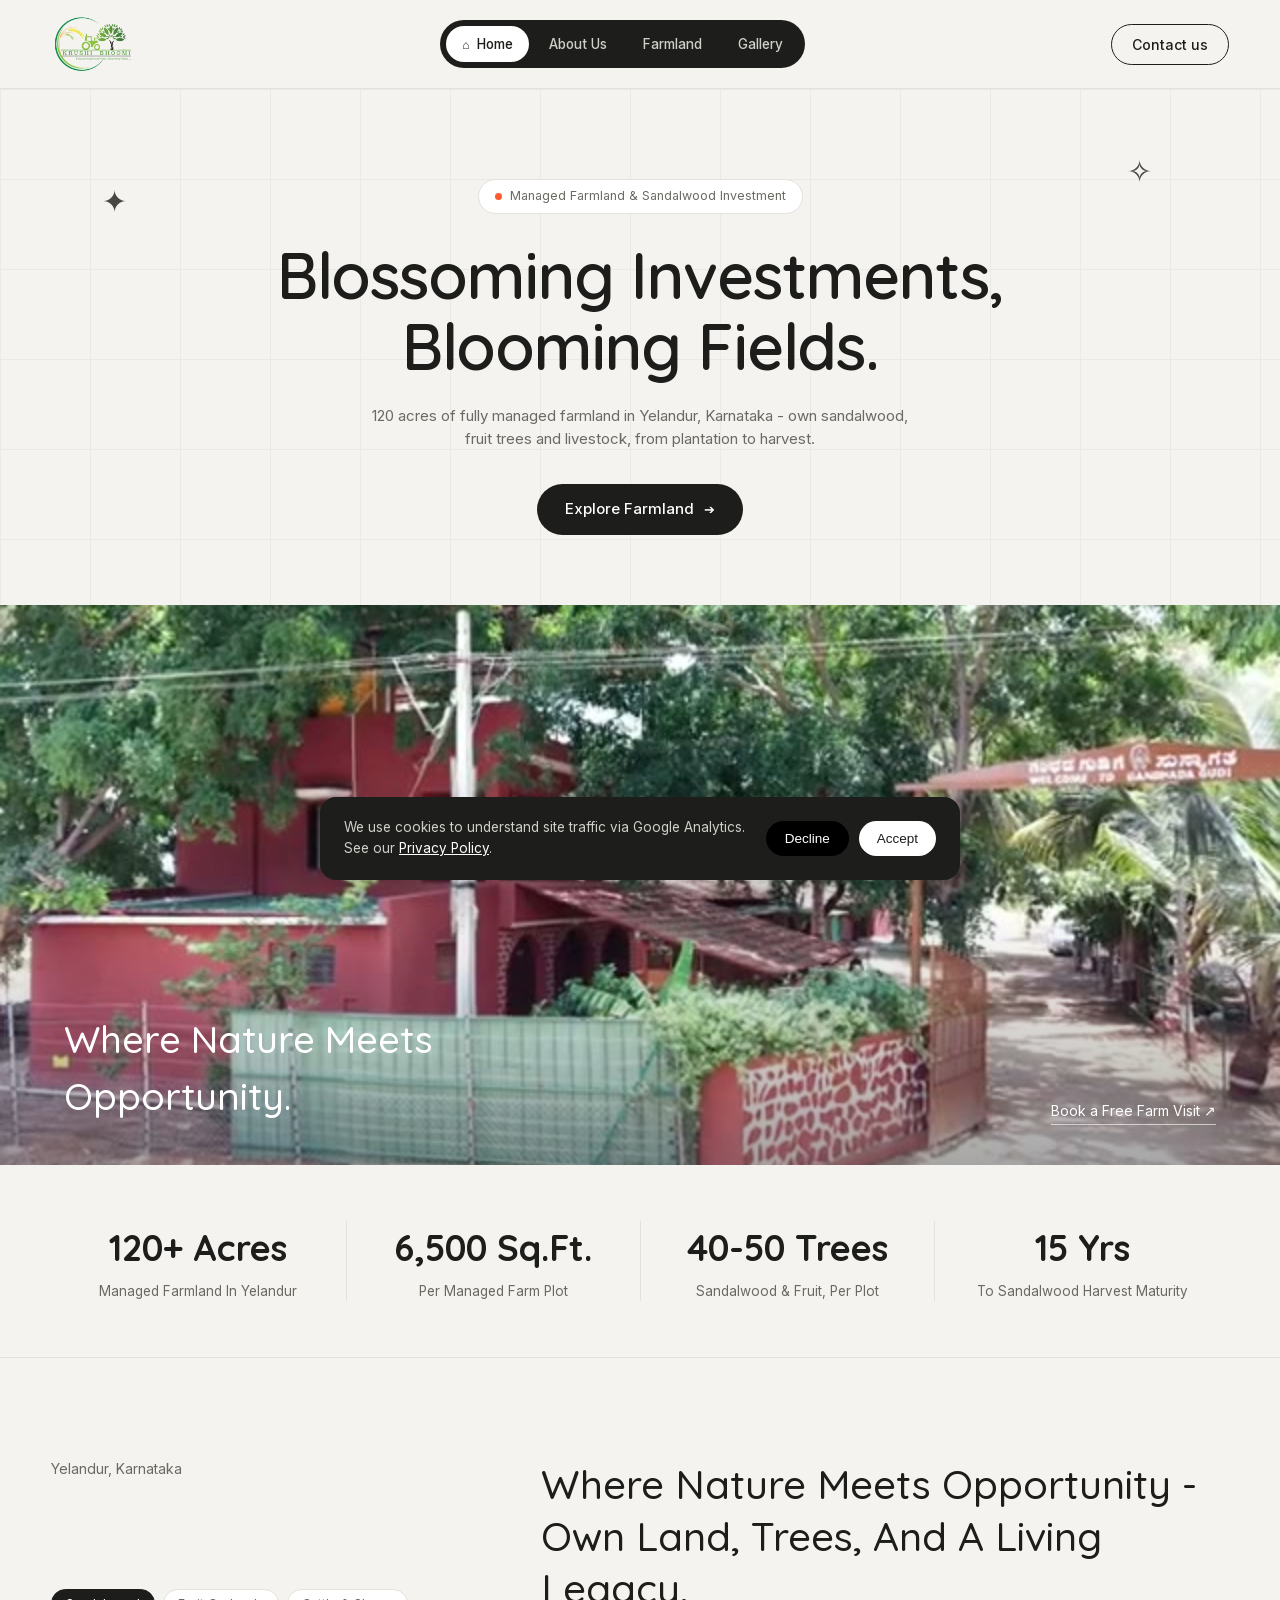
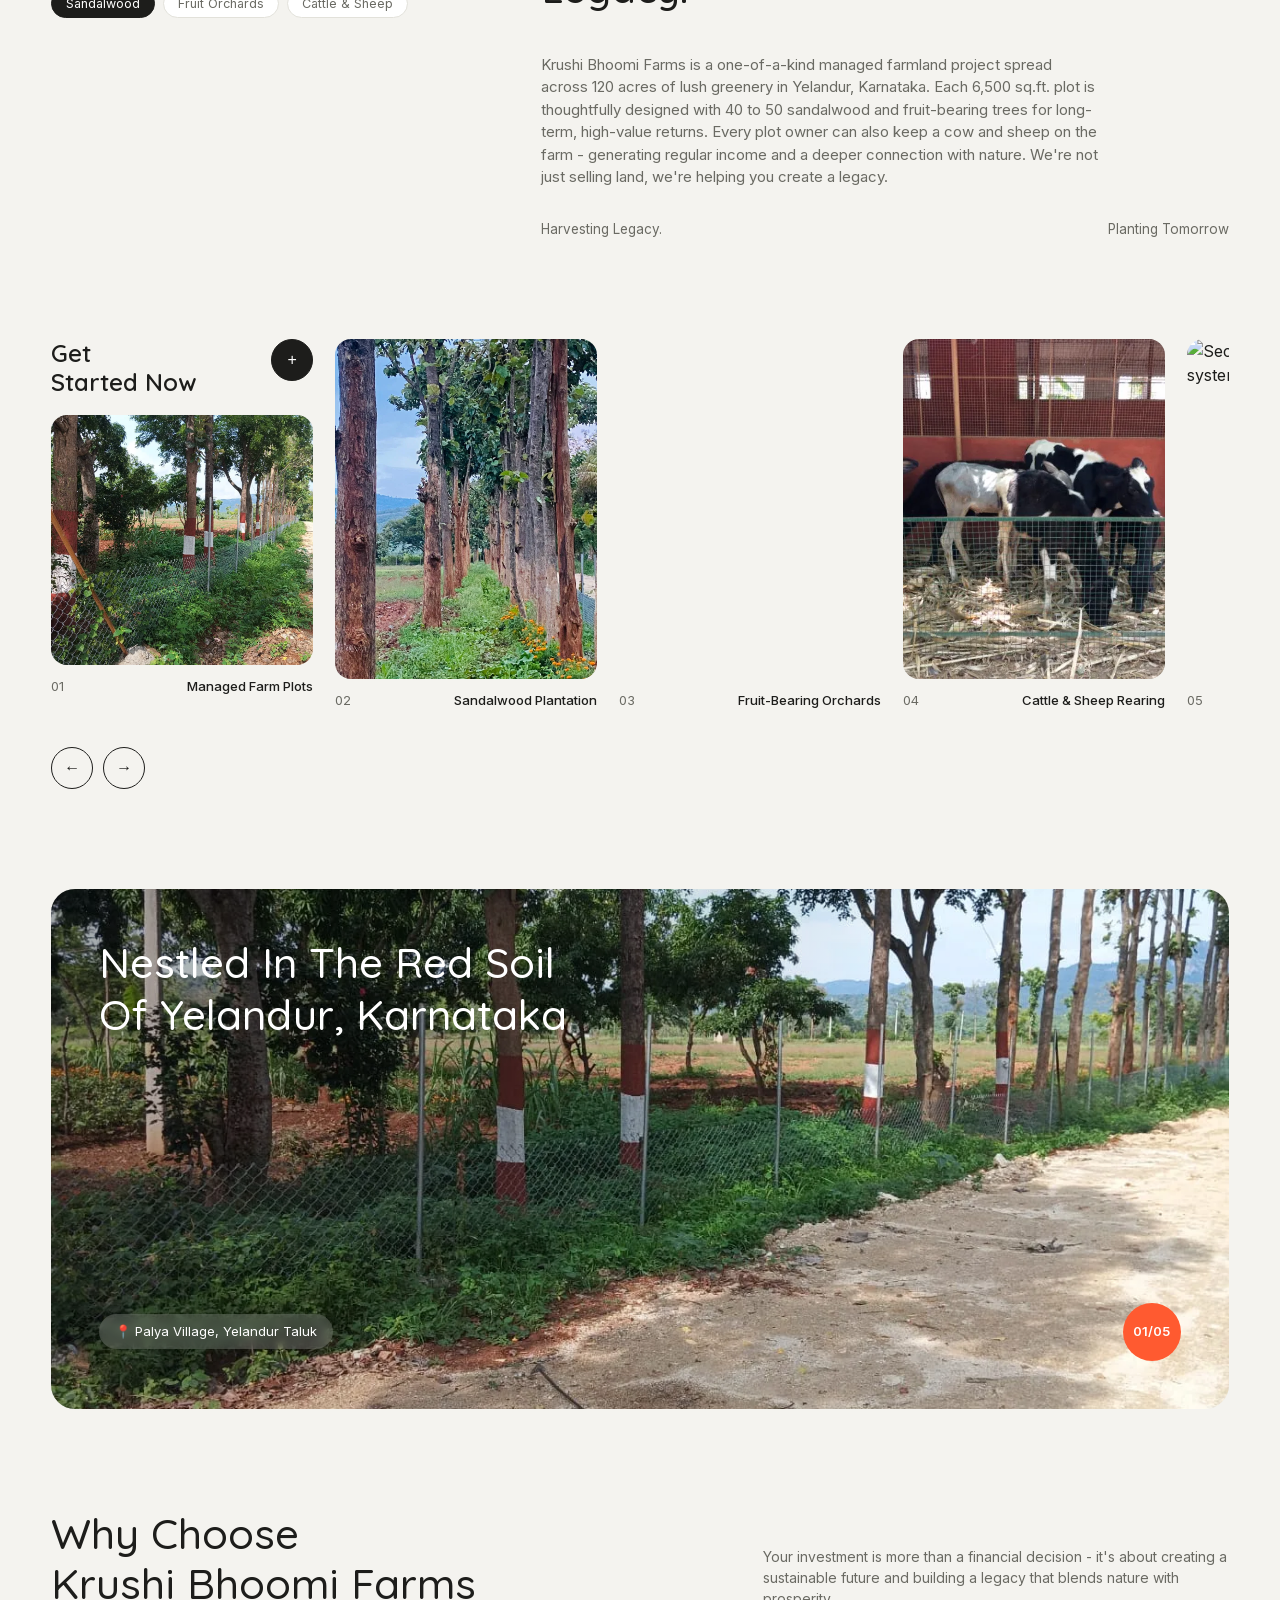
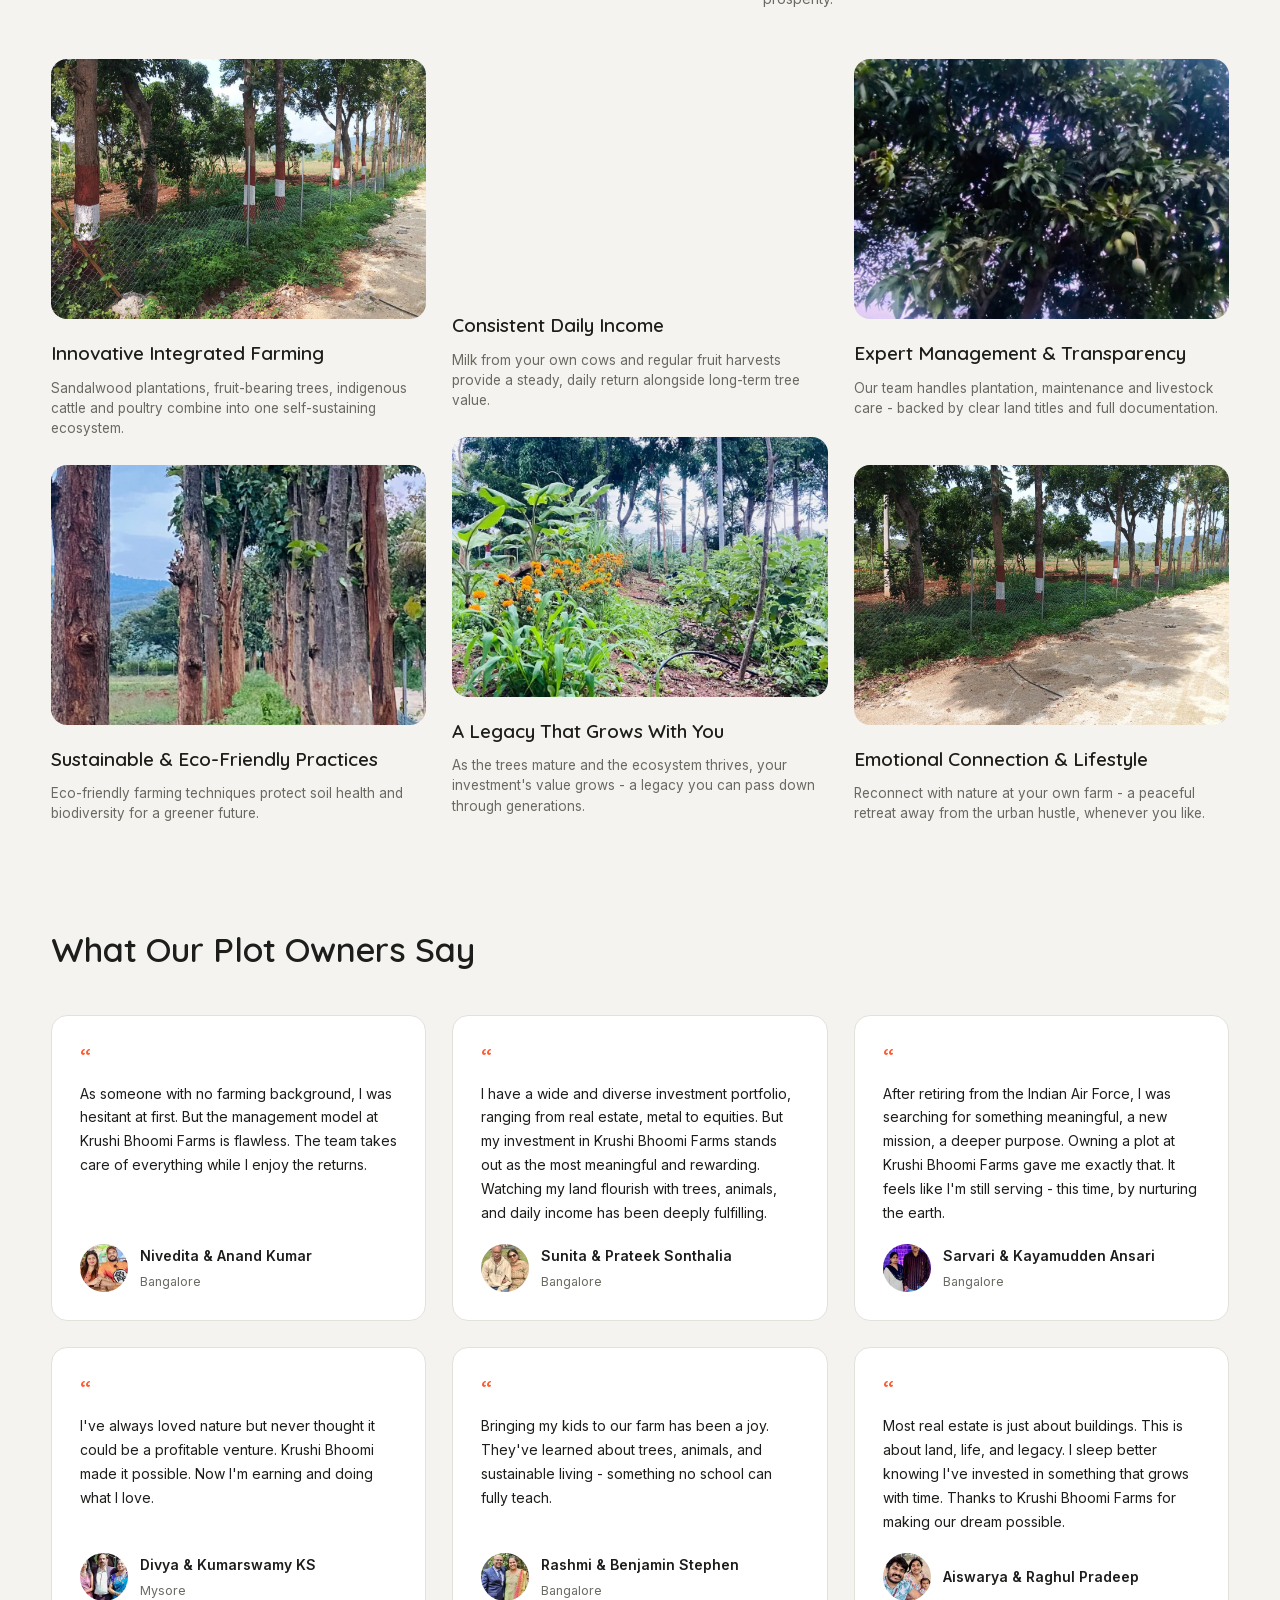
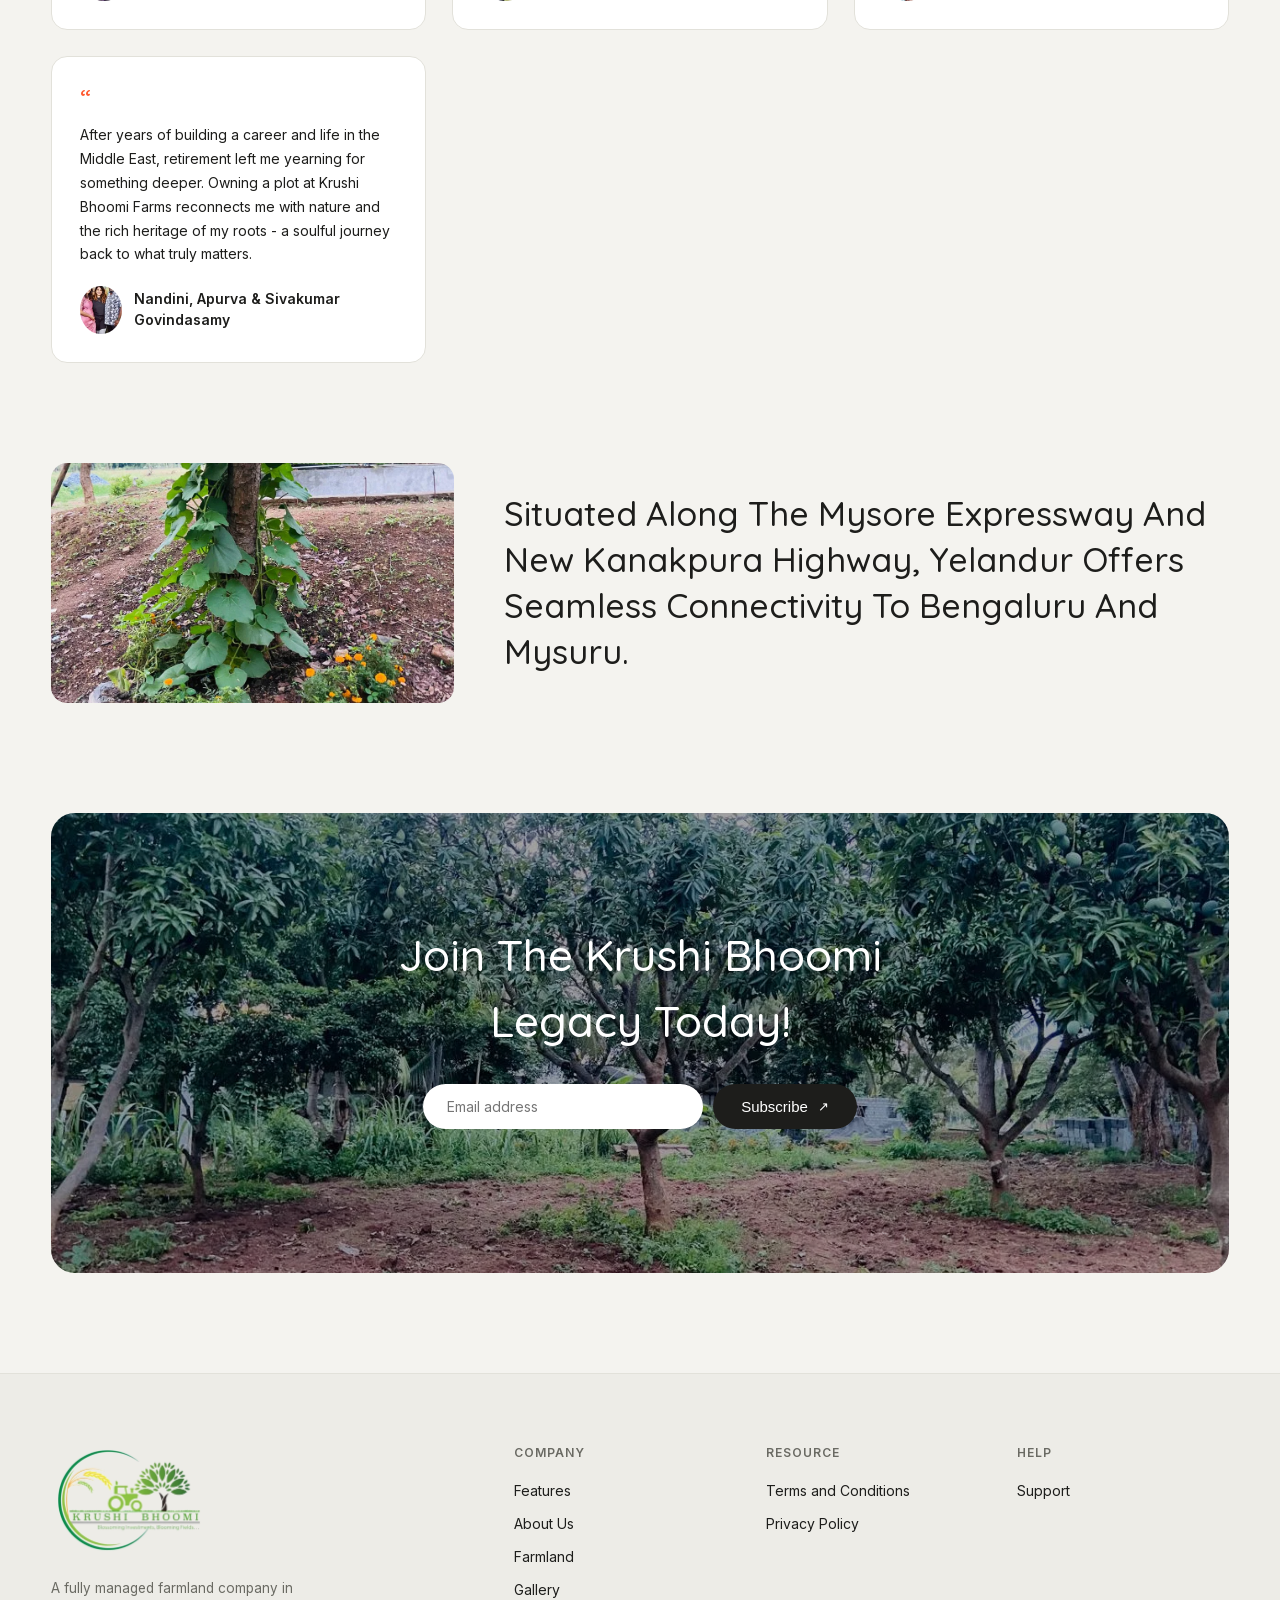
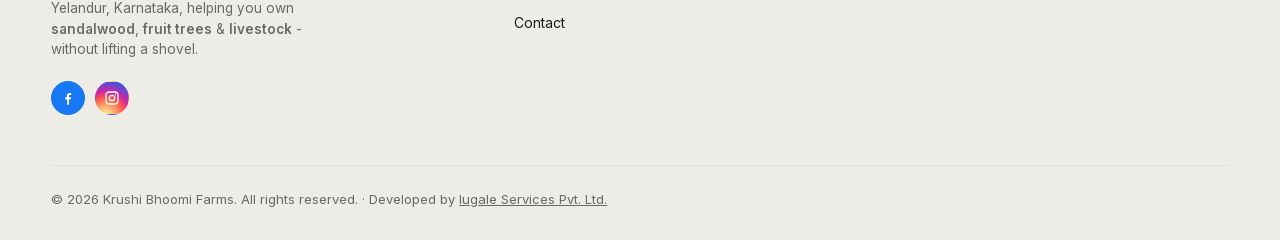
==== index.html @ 85f13847 "Publish Krushi Bhoomi Farms site" ====
<!DOCTYPE html>
<html lang="en">
<head>
  <meta charset="UTF-8" />
  <meta name="viewport" content="width=device-width, initial-scale=1.0" />
  <title>Farmland Investment in Yelandur | Krushi Bhoomi Farms</title>
  <link rel="stylesheet" href="style.css" />
  <link rel="icon" href="favicon.ico" sizes="any" />
  <link rel="icon" type="image/png" sizes="32x32" href="assets/images/logo/favicon-32.png" />
  <link rel="icon" type="image/png" sizes="16x16" href="assets/images/logo/favicon-16.png" />
  <link rel="icon" type="image/png" sizes="192x192" href="assets/images/logo/favicon-192.png" />
  <link rel="apple-touch-icon" href="assets/images/logo/apple-touch-icon.png" />
  <meta name="description" content="Own managed farmland, sandalwood trees & livestock on 120 acres in Yelandur, Karnataka - fully managed from plantation to harvest. Book a free visit." />
  <meta name="robots" content="index, follow" />
  <link rel="canonical" href="https://krushibhoomifarms.com/" />

  <meta property="og:type" content="website" />
  <meta property="og:site_name" content="Krushi Bhoomi Farms" />
  <meta property="og:title" content="Farmland Investment in Yelandur | Krushi Bhoomi Farms" />
  <meta property="og:description" content="Own managed farmland, sandalwood trees & livestock on 120 acres in Yelandur, Karnataka - fully managed from plantation to harvest. Book a free visit." />
  <meta property="og:url" content="https://krushibhoomifarms.com/" />
  <meta property="og:image" content="https://krushibhoomifarms.com/assets/images/og/og-image.jpg" />
  <meta property="og:image:width" content="1200" />
  <meta property="og:image:height" content="630" />
  <meta property="og:locale" content="en_IN" />

  <meta name="twitter:card" content="summary_large_image" />
  <meta name="twitter:title" content="Farmland Investment in Yelandur | Krushi Bhoomi Farms" />
  <meta name="twitter:description" content="Own managed farmland, sandalwood trees & livestock on 120 acres in Yelandur, Karnataka - fully managed from plantation to harvest. Book a free visit." />
  <meta name="twitter:image" content="https://krushibhoomifarms.com/assets/images/og/og-image.jpg" />

  <meta name="theme-color" content="#1d1d1b" />
  <link rel="manifest" href="/krushi-bhoomi-farms-01/site.webmanifest" />

  <!-- Google tag (gtag.js) - Consent Mode: analytics_storage denied until visitor accepts the cookie banner -->
  <script>
    window.dataLayer = window.dataLayer || [];
    function gtag(){dataLayer.push(arguments);}
    gtag('consent', 'default', { 'analytics_storage': 'denied' });
  </script>
  <script async src="https://www.googletagmanager.com/gtag/js?id=G-5G6R31Y445"></script>
  <script>
    gtag('js', new Date());
    gtag('config', 'G-5G6R31Y445');
  </script>

  <script type="application/ld+json">
{
  "@context": "https://schema.org",
  "@type": "LocalBusiness",
  "@id": "https://krushibhoomifarms.com/#organization",
  "name": "Krushi Bhoomi Farms",
  "url": "https://krushibhoomifarms.com/",
  "logo": "https://krushibhoomifarms.com/assets/images/logo/krushi-bhoomi-logo.png",
  "image": "https://krushibhoomifarms.com/assets/images/og/og-image.jpg",
  "description": "Managed farmland company in Yelandur, Karnataka offering sandalwood tree investment, fruit orchards, livestock, and fully managed farm plots.",
  "email": "sales@krushi-bhoomi.com",
  "telephone": "+91-96112-13181",  "address": {
    "@type": "PostalAddress",
    "streetAddress": "Fortuners Infra, #840, 1st Floor, 17th Main Road, Sector 3, HSR Layout",
    "addressLocality": "Bengaluru",
    "addressRegion": "Karnataka",
    "postalCode": "560102",
    "addressCountry": "IN"
  },
  "geo": {
    "@type": "GeoCoordinates",
    "latitude": 12.908309,
    "longitude": 77.641266
  },
  "sameAs": [
    "https://www.facebook.com/krushibhoomifarms/",
    "https://www.instagram.com/krushibhoomifarms"
  ],
  "areaServed": {
    "@type": "Place",
    "name": "Yelandur, Chamarajanagar District, Karnataka"
  }
}
  </script>
</head>
<body>

  <!-- ============ HEADER ============ -->
  <header class="site-header">
    <div class="container header-inner">
      <a href="/krushi-bhoomi-farms-01/" class="logo">
        <picture>
          <source srcset="assets/images/logo/krushi-bhoomi-logo.webp" type="image/webp" />
          <img decoding="async" loading="eager" height="451" width="628" src="assets/images/logo/krushi-bhoomi-logo.png" alt="Krushi Bhoomi Farms" class="logo-full" />
        </picture>
      </a>

      <nav class="main-nav" id="mainNav">
        <a href="/krushi-bhoomi-farms-01/" class="nav-link"><span class="nav-dot">⌂</span> Home</a>
        <a href="/krushi-bhoomi-farms-01/about.html" class="nav-link">About Us</a>
        <a href="/krushi-bhoomi-farms-01/farmland.html" class="nav-link">Farmland</a>
        <a href="/krushi-bhoomi-farms-01/gallery.html" class="nav-link">Gallery</a>
      </nav>

      <div class="header-actions">
        <a href="/krushi-bhoomi-farms-01/contact.html" class="btn-outline">Contact us</a>
      </div>

      <button class="nav-toggle" id="navToggle" aria-label="Toggle menu" aria-expanded="false" aria-controls="mainNav">☰</button>
    </div>
  </header>

  <!-- ============ HERO ============ -->
  <section class="hero" id="home">
    <div class="hero-grid-bg"></div>
    <span class="sparkle sparkle-left">✦</span>
    <span class="sparkle sparkle-right">✧</span>

    <div class="container hero-content">
      <div class="hero-pill">
        <span class="pill-dot"></span> Managed Farmland &amp; Sandalwood Investment
      </div>
      <h1 class="hero-title">Blossoming Investments,<br />Blooming Fields.</h1>
      <p class="hero-sub">120 acres of fully managed farmland in Yelandur, Karnataka - own sandalwood,<br />fruit trees and livestock, from plantation to harvest.</p>
      <a href="/krushi-bhoomi-farms-01/farmland.html" class="btn-dark">Explore Farmland <span class="btn-arrow">➔</span></a>
    </div>

    <div class="hero-banner">
      <video
        class="hero-banner-video"
        autoplay
        muted
        loop
        playsinline
        webkit-playsinline
        poster="assets/videos/krushi-hero-poster.jpg"
        aria-label="Krushi Bhoomi Farms video background">
        <source src="assets/videos/krushi-hero.mp4" type="video/mp4" />
      </video>
      <div class="hero-banner-overlay">
        <h2>Where Nature Meets<br />Opportunity.</h2>
        <a href="/krushi-bhoomi-farms-01/contact.html" class="banner-cta">Book a Free Farm Visit ↗</a>
      </div>
    </div>
  </section>

  <!-- ============ STATS ============ -->
  <section class="stats">
    <div class="container stats-grid">
      <div class="stat">
        <h3 data-count="120" data-suffix="+ Acres">120+ Acres</h3>
        <p>Managed Farmland In Yelandur</p>
      </div>
      <div class="stat">
        <h3 data-count="6500" data-suffix=" Sq.Ft.">6,500 Sq.Ft.</h3>
        <p>Per Managed Farm Plot</p>
      </div>
      <div class="stat">
        <h3 data-count="40" data-suffix="-50 Trees">40-50 Trees</h3>
        <p>Sandalwood &amp; Fruit, Per Plot</p>
      </div>
      <div class="stat">
        <h3 data-count="15" data-suffix=" Yrs">10-15 Yrs</h3>
        <p>To Sandalwood Harvest Maturity</p>
      </div>
    </div>
  </section>

  <!-- ============ ABOUT / STATEMENT ============ -->
  <section class="statement" id="about">
    <div class="container statement-grid">
      <div class="statement-left">
        <span class="year">Yelandur, Karnataka</span>
        <div class="tag-row" id="statementTabs" role="tablist" aria-label="Farm highlights">
          <button type="button" class="tag tag-active" data-statement="sandalwood" role="tab" aria-selected="true">Sandalwood</button>
          <button type="button" class="tag" data-statement="orchards" role="tab" aria-selected="false">Fruit Orchards</button>
          <button type="button" class="tag" data-statement="livestock" role="tab" aria-selected="false">Cattle &amp; Sheep</button>
        </div>
      </div>
      <div class="statement-right" id="statementPanel">
        <h2 id="statementTitle">Where Nature Meets Opportunity - Own Land, Trees, And A Living Legacy.</h2>
        <p class="statement-desc" id="statementDesc">
          Krushi Bhoomi Farms is a one-of-a-kind managed farmland project spread across 120 acres of lush greenery in Yelandur, Karnataka. Each 6,500 sq.ft. plot is thoughtfully designed with 40 to 50 sandalwood and fruit-bearing trees for long-term, high-value returns. Every plot owner can also keep a cow and sheep on the farm - generating regular income and a deeper connection with nature. We're not just selling land, we're helping you create a legacy.
        </p>
        <div class="statement-labels">
          <span id="statementLabelLeft">Harvesting Legacy.</span>
          <span id="statementLabelRight">Planting Tomorrow</span>
        </div>
      </div>
    </div>
  </section>

  <!-- ============ CAROUSEL ============ -->
  <section class="carousel-section" id="products">
    <div class="container">
      <div class="carousel-wrap">
        <div class="carousel-track" id="carouselTrack">
          <article class="c-card c-card--feature">
            <div class="c-feature-head">
              <h3>Get<br />Started Now</h3>
              <button class="round-btn round-btn--dark" aria-label="Get started">+</button>
            </div>
            <picture><source srcset="assets/images/gallery/gallery-03.webp" type="image/webp" /><img decoding="async" loading="lazy" height="963" width="1280" src="assets/images/gallery/gallery-03.jpg" alt="Managed farm plots" /></picture>
            <div class="c-card-meta"><span>01</span><p>Managed Farm Plots</p></div>
          </article>

          <article class="c-card c-card--tall">
            <picture><source srcset="assets/images/gallery/gallery-19.webp" type="image/webp" /><img decoding="async" loading="lazy" height="1280" width="960" src="assets/images/gallery/gallery-19.jpg" alt="Sandalwood plantation" /></picture>
            <div class="c-card-meta"><span>02</span><p>Sandalwood Plantation</p></div>
          </article>

          <article class="c-card c-card--tall">
            <picture><source srcset="assets/images/gallery/gallery-12.webp" type="image/webp" /><img decoding="async" loading="lazy" height="1280" width="960" src="assets/images/gallery/gallery-12.jpg" alt="Fruit-bearing orchards" /></picture>
            <div class="c-card-meta"><span>03</span><p>Fruit-Bearing Orchards</p></div>
          </article>

          <article class="c-card c-card--tall">
            <picture><source srcset="assets/images/gallery/gallery-34.webp" type="image/webp" /><img decoding="async" loading="lazy" height="564" width="1002" src="assets/images/gallery/gallery-34.jpg" alt="Cattle rearing at Krushi Bhoomi Farms" /></picture>
            <div class="c-card-meta"><span>04</span><p>Cattle &amp; Sheep Rearing</p></div>
          </article>

          <article class="c-card c-card--tall">
            <picture><img decoding="async" loading="lazy" height="1280" width="963" src="https://images.unsplash.com/photo-1510849911856-cdc9335e5597?auto=format&fit=crop&fm=jpg&ixlib=rb-4.1.0&q=80&w=1200" alt="Security camera surveillance system" referrerpolicy="no-referrer-when-downgrade" /></picture>
            <div class="c-card-meta"><span>05</span><p>24/7 Security &amp; Surveillance</p></div>
          </article>
        </div>

        <div class="carousel-controls">
          <button class="round-btn" id="prevBtn" aria-label="Previous">←</button>
          <button class="round-btn" id="nextBtn" aria-label="Next">→</button>
        </div>
      </div>
    </div>
  </section>

  <!-- ============ LOCATION BANNER ============ -->
  <section class="collab" id="reviews">
    <div class="container">
      <div class="collab-banner">
        <picture><source srcset="assets/images/gallery/gallery-01.webp" type="image/webp" /><img decoding="async" loading="lazy" height="963" width="1280" src="assets/images/gallery/gallery-01.jpg" alt="Rolling farmland in Yelandur" /></picture>
        <div class="collab-overlay">
          <h2>Nestled In The Red Soil<br />Of Yelandur, Karnataka</h2>
          <div class="collab-footer">
            <span class="location-tag">📍 Palya Village, Yelandur Taluk</span>
            <span class="count-badge" id="collabBadge">01/05</span>
          </div>
        </div>
      </div>
    </div>
  </section>

  <!-- ============ WHY CHOOSE US ============ -->
  <section class="solutions" id="solutions">
    <div class="container">
      <div class="solutions-head">
        <h2>Why Choose<br />Krushi Bhoomi Farms</h2>
        <p>Your investment is more than a financial decision - it's about creating a sustainable future and building a legacy that blends nature with prosperity.</p>
      </div>

      <div class="solutions-grid">
        <article class="sol-card">
          <picture><source srcset="assets/images/gallery/gallery-05.webp" type="image/webp" /><img decoding="async" loading="lazy" height="963" width="1280" src="assets/images/gallery/gallery-05.jpg" alt="Integrated farming" /></picture>
          <h3>Innovative Integrated Farming</h3>
          <p>Sandalwood plantations, fruit-bearing trees, indigenous cattle and poultry combine into one self-sustaining ecosystem.</p>
        </article>
        <article class="sol-card sol-card--raised">
          <picture><source srcset="assets/images/gallery/gallery-10.webp" type="image/webp" /><img decoding="async" loading="lazy" height="960" width="1280" src="assets/images/gallery/gallery-10.jpg" alt="Consistent daily income" /></picture>
          <h3>Consistent Daily Income</h3>
          <p>Milk from your own cows and regular fruit harvests provide a steady, daily return alongside long-term tree value.</p>
        </article>
        <article class="sol-card">
          <picture><source srcset="assets/images/gallery/gallery-15.webp" type="image/webp" /><img decoding="async" loading="lazy" height="1280" width="960" src="assets/images/gallery/gallery-15.jpg" alt="Expert management and transparency" /></picture>
          <h3>Expert Management &amp; Transparency</h3>
          <p>Our team handles plantation, maintenance and livestock care - backed by clear land titles and full documentation.</p>
        </article>
        <article class="sol-card">
          <picture><source srcset="assets/images/gallery/gallery-19.webp" type="image/webp" /><img decoding="async" loading="lazy" height="1280" width="960" src="assets/images/gallery/gallery-19.jpg" alt="Sustainable and eco-friendly practices" /></picture>
          <h3>Sustainable &amp; Eco-Friendly Practices</h3>
          <p>Eco-friendly farming techniques protect soil health and biodiversity for a greener future.</p>
        </article>
        <article class="sol-card sol-card--raised">
          <picture><source srcset="assets/images/gallery/gallery-27.webp" type="image/webp" /><img decoding="async" loading="lazy" height="1280" width="960" src="assets/images/gallery/gallery-27.jpg" alt="A legacy that grows with you" /></picture>
          <h3>A Legacy That Grows With You</h3>
          <p>As the trees mature and the ecosystem thrives, your investment's value grows - a legacy you can pass down through generations.</p>
        </article>
        <article class="sol-card">
          <picture><source srcset="assets/images/gallery/gallery-01.webp" type="image/webp" /><img decoding="async" loading="lazy" height="963" width="1280" src="assets/images/gallery/gallery-01.jpg" alt="Emotional connection and lifestyle" /></picture>
          <h3>Emotional Connection &amp; Lifestyle</h3>
          <p>Reconnect with nature at your own farm - a peaceful retreat away from the urban hustle, whenever you like.</p>
        </article>
      </div>
    </div>
  </section>

  <!-- ============ TESTIMONIALS ============ -->
  <section class="testimonials-section" id="testimonials">
    <div class="container">
      <h2 class="section-title">What Our Plot Owners Say</h2>
      <div class="testimonial-grid">

        <article class="testimonial-card">
          <p class="testimonial-quote">As someone with no farming background, I was hesitant at first. But the management model at Krushi Bhoomi Farms is flawless. The team takes care of everything while I enjoy the returns.</p>
          <div class="testimonial-person">
            <picture><source srcset="assets/images/testimonials/nivedita-anand-kumar.webp" type="image/webp" /><img decoding="async" loading="lazy" height="160" width="160" src="assets/images/testimonials/nivedita-anand-kumar.jpg" alt="Nivedita and Anand Kumar" /></picture>
            <div>
              <h4>Nivedita &amp; Anand Kumar</h4>
              <span>Bangalore</span>
            </div>
          </div>
        </article>

        <article class="testimonial-card">
          <p class="testimonial-quote">I have a wide and diverse investment portfolio, ranging from real estate, metal to equities. But my investment in Krushi Bhoomi Farms stands out as the most meaningful and rewarding. Watching my land flourish with trees, animals, and daily income has been deeply fulfilling.</p>
          <div class="testimonial-person">
            <picture><source srcset="assets/images/testimonials/sunita-prateek-sonthalia.webp" type="image/webp" /><img decoding="async" loading="lazy" height="160" width="160" src="assets/images/testimonials/sunita-prateek-sonthalia.jpg" alt="Sunita and Prateek Sonthalia" /></picture>
            <div>
              <h4>Sunita &amp; Prateek Sonthalia</h4>
              <span>Bangalore</span>
            </div>
          </div>
        </article>

        <article class="testimonial-card">
          <p class="testimonial-quote">After retiring from the Indian Air Force, I was searching for something meaningful, a new mission, a deeper purpose. Owning a plot at Krushi Bhoomi Farms gave me exactly that. It feels like I'm still serving - this time, by nurturing the earth.</p>
          <div class="testimonial-person">
            <picture><source srcset="assets/images/testimonials/sarvari-kayamudden-ansari.webp" type="image/webp" /><img decoding="async" loading="lazy" height="160" width="160" src="assets/images/testimonials/sarvari-kayamudden-ansari.jpg" alt="Sarvari and Kayamudden Ansari" /></picture>
            <div>
              <h4>Sarvari &amp; Kayamudden Ansari</h4>
              <span>Bangalore</span>
            </div>
          </div>
        </article>

        <article class="testimonial-card">
          <p class="testimonial-quote">I've always loved nature but never thought it could be a profitable venture. Krushi Bhoomi made it possible. Now I'm earning and doing what I love.</p>
          <div class="testimonial-person">
            <picture><source srcset="assets/images/testimonials/divya-kumarswamy.webp" type="image/webp" /><img decoding="async" loading="lazy" height="160" width="160" src="assets/images/testimonials/divya-kumarswamy.jpg" alt="Divya and Kumarswamy KS" /></picture>
            <div>
              <h4>Divya &amp; Kumarswamy KS</h4>
              <span>Mysore</span>
            </div>
          </div>
        </article>

        <article class="testimonial-card">
          <p class="testimonial-quote">Bringing my kids to our farm has been a joy. They've learned about trees, animals, and sustainable living - something no school can fully teach.</p>
          <div class="testimonial-person">
            <picture><source srcset="assets/images/testimonials/rashmi-benjamin-stephen.webp" type="image/webp" /><img decoding="async" loading="lazy" height="160" width="160" src="assets/images/testimonials/rashmi-benjamin-stephen.jpg" alt="Rashmi and Benjamin Stephen" /></picture>
            <div>
              <h4>Rashmi &amp; Benjamin Stephen</h4>
              <span>Bangalore</span>
            </div>
          </div>
        </article>

        <article class="testimonial-card">
          <p class="testimonial-quote">Most real estate is just about buildings. This is about land, life, and legacy. I sleep better knowing I've invested in something that grows with time. Thanks to Krushi Bhoomi Farms for making our dream possible.</p>
          <div class="testimonial-person">
            <picture><source srcset="assets/images/testimonials/aiswarya-raghul-pradeep.webp" type="image/webp" /><img decoding="async" loading="lazy" height="160" width="160" src="assets/images/testimonials/aiswarya-raghul-pradeep.jpg" alt="Aiswarya and Raghul Pradeep" /></picture>
            <div>
              <h4>Aiswarya &amp; Raghul Pradeep</h4>
              <span></span>
            </div>
          </div>
        </article>

        <article class="testimonial-card">
          <p class="testimonial-quote">After years of building a career and life in the Middle East, retirement left me yearning for something deeper. Owning a plot at Krushi Bhoomi Farms reconnects me with nature and the rich heritage of my roots - a soulful journey back to what truly matters.</p>
          <div class="testimonial-person">
            <picture><source srcset="assets/images/testimonials/nandini-sivakumar.webp" type="image/webp" /><img decoding="async" loading="lazy" height="160" width="160" src="assets/images/testimonials/nandini-sivakumar.jpg" alt="Nandini Sivakumar, Apurva Sivakumar and Sivakumar Govindasamy" /></picture>
            <div>
              <h4>Nandini, Apurva &amp; Sivakumar Govindasamy</h4>
              <span></span>
            </div>
          </div>
        </article>

      </div>
    </div>
  </section>

  <!-- ============ GAME CHANGER ============ -->
  <section class="game-changer">
    <div class="container game-grid">
      <div class="game-img">
        <picture><source srcset="assets/images/gallery/gallery-08.webp" type="image/webp" /><img decoding="async" loading="lazy" height="1280" width="960" src="assets/images/gallery/gallery-08.jpg" alt="Yelandur connectivity" /></picture>
      </div>
      <h2>Situated Along The Mysore Expressway And New Kanakpura Highway, Yelandur Offers Seamless Connectivity To Bengaluru And Mysuru.</h2>
    </div>
  </section>

  <!-- ============ CTA ============ -->
  <section class="cta" id="blog">
    <div class="container">
      <div class="cta-banner">
        <picture><source srcset="assets/images/gallery/gallery-21.webp" type="image/webp" /><img decoding="async" loading="lazy" height="960" width="1280" src="assets/images/gallery/gallery-21.jpg" alt="Krushi Bhoomi Farms fields" /></picture>
        <div class="cta-overlay">
          <h2>Join The Krushi Bhoomi<br />Legacy Today!</h2>
          <form class="cta-form" id="subscribeForm" action="/krushi-bhoomi-farms-01/contact.html" method="post">
            <input type="hidden" name="formType" value="newsletter" />
            <label for="emailInput" class="visually-hidden">Email address</label>
            <input type="email" name="email" placeholder="Email address" required id="emailInput" aria-label="Email address" autocomplete="email" />
            <input type="text" name="website" class="form-honeypot" tabindex="-1" autocomplete="off" aria-hidden="true" />
            <button type="submit" class="btn-dark">Subscribe <span class="btn-arrow">↗</span></button>
          </form>
          <p class="cta-msg" id="ctaMsg"></p>
        </div>
      </div>
    </div>
  </section>

  <!-- ============ FOOTER ============ -->
  <footer class="site-footer">
    <div class="container footer-grid">
      <div class="footer-brand">
        <a href="/krushi-bhoomi-farms-01/" class="logo">
          <picture>
          <source srcset="assets/images/logo/krushi-bhoomi-logo.webp" type="image/webp" />
          <img decoding="async" loading="lazy" height="451" width="628" src="assets/images/logo/krushi-bhoomi-logo.png" alt="Krushi Bhoomi Farms" class="logo-full" />
        </picture>
        </a>
        <p>A fully managed farmland company in Yelandur, Karnataka, helping you own <strong>sandalwood</strong>, <strong>fruit trees</strong> &amp; <strong>livestock</strong> - without lifting a shovel.</p>
        <div class="socials">
          <a href="https://www.facebook.com/krushibhoomifarms/" target="_blank" rel="noopener" aria-label="Facebook" class="social-fb">
            <svg viewBox="0 0 24 24" width="16" height="16" aria-hidden="true">
              <path fill="currentColor" d="M13.5 22v-8h2.7l.4-3.1h-3.1V8.9c0-.9.2-1.5 1.5-1.5h1.7V4.6c-.3 0-1.3-.1-2.4-.1-2.4 0-4.1 1.5-4.1 4.2v2.3H8v3.1h2.8v8h2.7Z"/>
            </svg>
          </a>
          <a href="https://www.instagram.com/krushibhoomifarms" target="_blank" rel="noopener" aria-label="Instagram" class="social-ig">
            <svg viewBox="0 0 24 24" width="16" height="16" fill="none" stroke="currentColor" stroke-width="2" stroke-linecap="round" stroke-linejoin="round">
              <rect x="3" y="3" width="18" height="18" rx="5" />
              <circle cx="12" cy="12" r="4" />
              <circle cx="17.2" cy="6.8" r="1.1" fill="currentColor" stroke="none" />
            </svg>
          </a>
        </div>
      </div>

      <div class="footer-col">
        <h4>COMPANY</h4>
        <a href="/krushi-bhoomi-farms-01/#solutions">Features</a>
        <a href="/krushi-bhoomi-farms-01/about.html">About Us</a>
        <a href="/krushi-bhoomi-farms-01/farmland.html">Farmland</a>
        <a href="/krushi-bhoomi-farms-01/gallery.html">Gallery</a>
        <a href="/krushi-bhoomi-farms-01/contact.html">Contact</a>
      </div>

      <div class="footer-col">
        <h4>RESOURCE</h4>
        <a href="/krushi-bhoomi-farms-01/terms.html">Terms and Conditions</a>
        <a href="/krushi-bhoomi-farms-01/privacy.html">Privacy Policy</a>
      </div>

      <div class="footer-col">
        <h4>HELP</h4>
        <a href="/krushi-bhoomi-farms-01/contact.html">Support</a>
      </div>
    </div>
    <div class="container footer-bottom">
      <p>© 2026 Krushi Bhoomi Farms. All rights reserved. · Developed by <a href="https://iugale.com" target="_blank" rel="noopener">Iugale Services Pvt. Ltd.</a></p>
    </div>
  </footer>

  <script src="script.js"></script>
</body>
</html>
---- style.css ----
/* ============ Krushi Bhoomi Farm ============ */

/* Self-hosted fonts (previously loaded from Google's CDN) - variable-weight
   files, so one file per family covers every weight the site uses. */
@font-face {
  font-family: 'Inter';
  font-style: normal;
  font-weight: 400 600;
  font-display: swap;
  src: url('assets/fonts/inter-latin.woff2') format('woff2');
}
@font-face {
  font-family: 'Quicksand';
  font-style: normal;
  font-weight: 400 700;
  font-display: swap;
  src: url('assets/fonts/quicksand-latin.woff2') format('woff2');
}

:root {
  --bg: #f4f3ef;
  --bg-alt: #edece7;
  --dark: #1d1d1b;
  --dark-soft: #2a2a27;
  --text: #1d1d1b;
  --muted: #6a6a63;
  --line: #e2e1da;
  --accent: #ff5a30;
  --radius-lg: 24px;
  --radius-md: 16px;
  --font-head: 'Quicksand', sans-serif;
  --font-body: 'Inter', sans-serif;
}

* { margin: 0; padding: 0; box-sizing: border-box; }

.visually-hidden {
  position: absolute;
  width: 1px;
  height: 1px;
  padding: 0;
  margin: -1px;
  overflow: hidden;
  clip: rect(0, 0, 0, 0);
  white-space: nowrap;
  border: 0;
}

html { scroll-behavior: smooth; }

body {
  font-family: var(--font-body);
  background: var(--bg);
  color: var(--text);
  line-height: 1.5;
}

img { display: block; max-width: 100%; }
a { text-decoration: none; color: inherit; }

.container {
  width: min(1180px, 92%);
  margin: 0 auto;
}

h1, h2, h3 { font-family: var(--font-head); font-weight: 600; }

/* ============ Buttons ============ */
.btn-dark {
  display: inline-flex;
  align-items: center;
  gap: 10px;
  background: var(--dark);
  color: #fff;
  padding: 14px 28px;
  border-radius: 999px;
  font-size: 15px;
  font-weight: 500;
  border: none;
  cursor: pointer;
  transition: transform .2s ease, background .2s ease;
}
.btn-dark:hover { background: #000; transform: translateY(-2px); }
.btn-dark:disabled { cursor: wait; opacity: .65; transform: none; }
.btn-arrow { font-size: 13px; }

.btn-outline {
  border: 1px solid var(--dark);
  padding: 9px 20px;
  border-radius: 999px;
  font-size: 14px;
  font-weight: 500;
  transition: background .2s, color .2s;
}
.btn-outline:hover { background: var(--dark); color: #fff; }

.btn-link { font-size: 14px; font-weight: 500; margin-right: 14px; }

.round-btn {
  width: 42px;
  height: 42px;
  border-radius: 50%;
  border: 1px solid var(--dark);
  background: transparent;
  color: var(--dark);
  font-size: 16px;
  cursor: pointer;
  display: inline-flex;
  align-items: center;
  justify-content: center;
  transition: background .2s, color .2s;
}
.round-btn:hover { background: var(--dark); color: #fff; }
.round-btn--dark { background: var(--dark); color: #fff; }
.round-btn--dark:hover { background: var(--accent); border-color: var(--accent); }

/* ============ Header ============ */
.site-header {
  padding: 14px 0;
  position: sticky;
  top: 0;
  background: rgba(244, 243, 239, .92);
  backdrop-filter: blur(8px);
  z-index: 100;
  border-bottom: 1px solid var(--line);
}

.header-inner {
  display: flex;
  align-items: center;
  justify-content: space-between;
  gap: 20px;
  position: relative;
}

.logo { display: flex; align-items: center; }
/* Header shows the complete logo lockup (circle + tractor + tree + wordmark) */
.logo-full { height: 60px; width: auto; display: block; }
.site-header .logo-full { height: 60px; }
/* Footer uses a larger version of the same full logo */
.footer-brand .logo-full { height: 112px; margin-bottom: 4px; }

.main-nav {
  display: flex;
  align-items: center;
  gap: 4px;
  background: var(--dark);
  border-radius: 999px;
  padding: 6px;
}
.nav-link {
  color: #cfcfc9;
  font-size: 13.5px;
  font-weight: 500;
  padding: 8px 16px;
  border-radius: 999px;
  transition: color .2s, background .2s;
}
.nav-link:hover { color: #fff; }
.nav-link.active { background: #fff; color: var(--dark); }
.nav-dot { font-size: 12px; margin-right: 4px; }

.header-actions { display: flex; align-items: center; }

.nav-toggle {
  display: none;
  background: none;
  border: none;
  font-size: 24px;
  cursor: pointer;
}

/* ============ Hero ============ */
.hero { position: relative; overflow: hidden; }

.hero-grid-bg {
  position: absolute;
  inset: 0;
  background-image:
    linear-gradient(var(--line) 1px, transparent 1px),
    linear-gradient(90deg, var(--line) 1px, transparent 1px);
  background-size: 90px 90px;
  opacity: .5;
  pointer-events: none;
}

.sparkle {
  position: absolute;
  font-size: 30px;
  color: var(--dark);
  opacity: .8;
  animation: twinkle 3s ease-in-out infinite;
}
.sparkle-left { top: 90px; left: 8%; }
.sparkle-right { top: 60px; right: 10%; animation-delay: 1.4s; }

@keyframes twinkle {
  0%, 100% { transform: scale(1) rotate(0deg); opacity: .8; }
  50% { transform: scale(1.25) rotate(15deg); opacity: .4; }
}

.hero-content {
  position: relative;
  text-align: center;
  padding: 90px 0 70px;
}

.hero-pill {
  display: inline-flex;
  align-items: center;
  gap: 8px;
  border: 1px solid var(--line);
  background: #fff;
  border-radius: 999px;
  padding: 7px 16px;
  font-size: 12.5px;
  color: var(--muted);
  margin-bottom: 26px;
}
.pill-dot {
  width: 7px;
  height: 7px;
  border-radius: 50%;
  background: var(--accent);
}

.hero-title {
  font-size: clamp(40px, 6vw, 64px);
  line-height: 1.12;
  letter-spacing: -1px;
  margin-bottom: 22px;
}

.hero-sub {
  color: var(--muted);
  font-size: 15px;
  margin-bottom: 34px;
}

/* Hero banner video */
.hero-banner {
  position: relative;
  height: clamp(320px, 46vw, 560px);
  overflow: hidden;
  background: #111;
}
.hero-banner-video {
  position: absolute;
  top: 50%;
  left: 50%;
  width: 100vw;
  min-width: 100%;
  height: 56.25vw;
  min-height: 100%;
  border: 0;
  display: block;
  object-fit: cover;
  transform: translate(-50%, -50%);
}
.hero-banner-overlay {
  position: absolute;
  inset: 0;
  display: flex;
  align-items: flex-end;
  justify-content: space-between;
  padding: 40px 5%;
  background: linear-gradient(to top, rgba(0,0,0,.35), transparent 45%);
}
.hero-banner-overlay h2 {
  color: #fff;
  font-size: clamp(24px, 3.4vw, 38px);
  font-weight: 500;
}
.banner-cta {
  color: #fff;
  font-size: 14px;
  border-bottom: 1px solid rgba(255,255,255,.6);
  padding-bottom: 3px;
  transition: opacity .2s;
}
.banner-cta:hover { opacity: .75; }

/* ============ Stats ============ */
.stats { padding: 56px 0; border-bottom: 1px solid var(--line); }

.stats-grid {
  display: grid;
  grid-template-columns: repeat(4, 1fr);
}
.stat {
  text-align: center;
  padding: 0 16px;
  border-left: 1px solid var(--line);
}
.stat:first-child { border-left: none; }
.stat h3 { font-size: clamp(26px, 3vw, 36px); font-weight: 700; }
.stat p { color: var(--muted); font-size: 13.5px; margin-top: 6px; }

/* ============ Statement ============ */
.statement { padding: 100px 0; }

.statement-grid {
  display: grid;
  grid-template-columns: 1fr 1.6fr;
  gap: 60px;
}

.year { font-size: 14px; color: var(--muted); display: block; margin-bottom: 110px; }

.tag-row { display: flex; flex-wrap: wrap; gap: 8px; }
.tag {
  appearance: none;
  font-family: var(--font-body);
  font-size: 12.5px;
  color: var(--muted);
  border: 1px solid var(--line);
  border-radius: 999px;
  padding: 6px 14px;
  background: #fff;
  cursor: pointer;
}
.tag:hover { border-color: #c9c7bf; }
.tag-active { background: var(--dark); color: #fff; border-color: var(--dark); }

.statement-right h2 {
  font-size: clamp(26px, 3.4vw, 40px);
  line-height: 1.3;
  font-weight: 500;
  margin-bottom: 40px;
}
.statement-labels {
  display: flex;
  justify-content: space-between;
  font-size: 13.5px;
  color: var(--muted);
}

/* ============ Carousel ============ */
.carousel-section { padding-bottom: 100px; }

.carousel-wrap { position: relative; }

.carousel-track {
  display: flex;
  gap: 22px;
  overflow-x: auto;
  scroll-snap-type: x mandatory;
  scrollbar-width: none;
  padding-bottom: 10px;
}
.carousel-track::-webkit-scrollbar { display: none; }

.c-card {
  flex: 0 0 262px;
  scroll-snap-align: start;
}
.c-card img {
  width: 100%;
  border-radius: var(--radius-md);
  object-fit: cover;
  height: 340px;
  transition: transform .3s ease;
}
.c-card:hover img { transform: scale(1.02); }

.c-card--feature img { height: 250px; }
.c-feature-head {
  display: flex;
  justify-content: space-between;
  align-items: flex-start;
  margin-bottom: 18px;
}
.c-feature-head h3 { font-size: 24px; line-height: 1.2; }

.c-card-meta {
  display: flex;
  justify-content: space-between;
  align-items: center;
  margin-top: 12px;
  font-size: 13px;
}
.c-card-meta span { color: var(--muted); }
.c-card-meta p { font-weight: 500; }

.carousel-controls {
  display: flex;
  gap: 10px;
  margin-top: 26px;
}

/* ============ Collaborate banner ============ */
.collab { padding-bottom: 100px; }

.collab-banner {
  position: relative;
  border-radius: var(--radius-lg);
  overflow: hidden;
}
.collab-banner img {
  width: 100%;
  height: clamp(340px, 44vw, 520px);
  object-fit: cover;
}
.collab-overlay {
  position: absolute;
  inset: 0;
  padding: 48px;
  display: flex;
  flex-direction: column;
  justify-content: space-between;
  background: linear-gradient(120deg, rgba(0,0,0,.35), transparent 60%);
}
.collab-overlay h2 {
  color: #fff;
  font-size: clamp(26px, 3.6vw, 42px);
  font-weight: 500;
  line-height: 1.25;
}
.collab-footer {
  display: flex;
  justify-content: space-between;
  align-items: center;
}
.location-tag {
  color: #fff;
  font-size: 13px;
  background: rgba(255,255,255,.18);
  backdrop-filter: blur(4px);
  border-radius: 999px;
  padding: 8px 16px;
}
.count-badge {
  width: 58px;
  height: 58px;
  border-radius: 50%;
  background: var(--accent);
  color: #fff;
  font-size: 13px;
  font-weight: 600;
  display: flex;
  align-items: center;
  justify-content: center;
}

/* ============ Solutions ============ */
.solutions { padding-bottom: 100px; }

.solutions-head {
  display: grid;
  grid-template-columns: 1.4fr 1fr;
  gap: 60px;
  align-items: end;
  margin-bottom: 50px;
}
.solutions-head h2 {
  font-size: clamp(28px, 3.6vw, 42px);
  font-weight: 500;
  line-height: 1.2;
}
.solutions-head p { color: var(--muted); font-size: 14px; }

/* ============ Mission & Vision ============ */
.mission-vision-grid {
  display: grid;
  grid-template-columns: repeat(2, 1fr);
  gap: 26px;
  margin-bottom: 20px;
}
.mv-block {
  background: var(--dark);
  color: #fff;
  border-radius: var(--radius-lg);
  padding: 36px;
}
.mv-block h3 {
  font-family: var(--font-head);
  font-size: 19px;
  letter-spacing: .5px;
  margin-bottom: 14px;
}
.mv-block p { color: #cfcfc9; font-size: 14.5px; line-height: 1.7; }

.solutions-grid {
  display: grid;
  grid-template-columns: repeat(3, 1fr);
  gap: 26px;
}
.sol-card img {
  width: 100%;
  height: 260px;
  object-fit: cover;
  border-radius: var(--radius-md);
  margin-bottom: 20px;
  transition: transform .3s ease;
}
.sol-card:hover img { transform: translateY(-6px); }
.sol-card h3 { font-size: 19px; margin-bottom: 10px; }
.sol-card p { color: var(--muted); font-size: 13.5px; }
.sol-card--raised { margin-top: -28px; }

/* ============ Game changer ============ */
.game-changer { padding-bottom: 110px; }

.game-grid {
  display: grid;
  grid-template-columns: 1fr 1.8fr;
  gap: 50px;
  align-items: center;
}
.game-img img {
  border-radius: var(--radius-md);
  width: 100%;
  height: 240px;
  object-fit: cover;
}
.game-grid h2 {
  font-size: clamp(24px, 3vw, 34px);
  font-weight: 500;
  line-height: 1.35;
}

/* ============ CTA ============ */
.cta { padding-bottom: 100px; }

.cta-banner {
  position: relative;
  border-radius: var(--radius-lg);
  overflow: hidden;
}
.cta-banner img {
  width: 100%;
  height: clamp(340px, 40vw, 460px);
  object-fit: cover;
}
.cta-overlay {
  position: absolute;
  inset: 0;
  display: flex;
  flex-direction: column;
  align-items: center;
  justify-content: center;
  text-align: center;
  background: rgba(0,0,0,.35);
  padding: 20px;
}
.cta-overlay h2 {
  color: #fff;
  font-size: clamp(28px, 4vw, 44px);
  font-weight: 500;
  margin-bottom: 30px;
}
.cta-form {
  display: flex;
  gap: 10px;
  flex-wrap: wrap;
  justify-content: center;
}
.cta-form input {
  border: none;
  border-radius: 999px;
  padding: 14px 24px;
  font-size: 14px;
  width: 280px;
  outline: none;
  font-family: var(--font-body);
}
.cta-msg { color: #fff; margin-top: 16px; font-size: 14px; min-height: 20px; }
.form-honeypot { display: none !important; }
.form-status-error { color: #b42318 !important; }

/* ============ Cookie consent banner ============ */
.cookie-banner {
  position: fixed;
  left: 20px;
  right: 20px;
  bottom: 20px;
  z-index: 200;
  max-width: 640px;
  margin: 0 auto;
  background: var(--dark);
  color: #fff;
  border-radius: var(--radius-md);
  padding: 20px 24px;
  display: flex;
  flex-wrap: wrap;
  align-items: center;
  justify-content: space-between;
  gap: 16px;
  box-shadow: 0 20px 50px rgba(0,0,0,.25);
}
.cookie-banner p { font-size: 13.5px; color: #cfcfc9; line-height: 1.6; margin: 0; flex: 1 1 280px; }
.cookie-banner a { color: #fff; text-decoration: underline; }
.cookie-banner-actions { display: flex; gap: 10px; flex-shrink: 0; }
.cookie-banner .btn-outline { background: #000; border-color: #000; color: #fff; padding: 9px 18px; font-size: 13.5px; }
.cookie-banner .btn-outline:hover { background: #111; border-color: #111; color: #fff; }
.cookie-banner .btn-dark { background: #fff; color: var(--dark); padding: 9px 18px; font-size: 13.5px; }
.cookie-banner .btn-dark:hover { background: #e8e8e2; }

@media (max-width: 560px) {
  .cookie-banner { left: 12px; right: 12px; bottom: 12px; padding: 18px; }
  .cookie-banner-actions { width: 100%; }
  .cookie-banner-actions button {
    flex: 1;
    justify-content: center;
    text-align: center;
  }
}

/* ============ Footer ============ */
.site-footer {
  background: var(--bg-alt);
  border-top: 1px solid var(--line);
  padding: 70px 0 30px;
}

.footer-grid {
  display: grid;
  grid-template-columns: 2fr 1fr 1fr 1fr;
  gap: 40px;
}

.footer-brand p {
  color: var(--muted);
  font-size: 13.5px;
  margin: 18px 0 22px;
  max-width: 280px;
}

.socials { display: flex; gap: 10px; }
.socials a {
  width: 34px;
  height: 34px;
  border-radius: 50%;
  border: 1px solid var(--dark);
  display: flex;
  align-items: center;
  justify-content: center;
  font-size: 12px;
  font-weight: 600;
  transition: transform .2s, opacity .2s;
}
.socials a:hover { transform: translateY(-2px); opacity: .88; }

/* Official brand colors */
.socials a.social-fb {
  background: #1877F2;
  border-color: #1877F2;
  color: #fff;
}
.socials a.social-ig {
  background: radial-gradient(circle at 30% 107%, #fdf497 0%, #fdf497 5%, #fd5949 45%, #d6249f 60%, #285aeb 90%);
  border-color: transparent;
  color: #fff;
}

.footer-col h4 {
  font-size: 12px;
  letter-spacing: 1px;
  color: var(--muted);
  margin-bottom: 18px;
  font-family: var(--font-body);
  font-weight: 600;
}
.footer-col a {
  display: block;
  font-size: 14px;
  margin-bottom: 12px;
  transition: color .2s;
}
.footer-col a:hover { color: var(--accent); }

.footer-bottom {
  margin-top: 50px;
  padding-top: 24px;
  border-top: 1px solid var(--line);
  font-size: 13px;
  color: var(--muted);
}
.footer-bottom a { color: var(--muted); text-decoration: underline; transition: color .2s; }
.footer-bottom a:hover { color: var(--text); }

/* ============ Responsive ============ */
@media (max-width: 960px) {
  .site-header {
    padding: 10px 0;
  }
  .header-inner {
    gap: 12px;
    min-height: 52px;
    flex-wrap: nowrap;
  }
  .site-header .logo {
    flex: 0 1 180px;
    min-width: 0;
  }
  .site-header .logo picture {
    display: block;
    width: 100%;
  }
  .site-header .logo img {
    display: block;
    width: 100%;
    max-width: 180px;
    height: auto;
  }
  .main-nav {
    position: absolute;
    top: calc(100% + 10px);
    left: 0;
    right: 0;
    flex-direction: column;
    align-items: stretch;
    gap: 8px;
    border-radius: 22px;
    display: none;
    padding: 14px;
    background: rgba(29, 29, 27, .97);
    border: 1px solid rgba(255,255,255,.06);
    box-shadow: 0 22px 45px rgba(0,0,0,.18);
  }
  .main-nav.open { display: flex; }
  .nav-link {
    text-align: left;
    padding: 13px 16px;
    font-size: 14px;
  }
  .nav-link.active {
    background: #fff;
    color: var(--dark);
  }
  .nav-toggle {
    display: inline-flex;
    align-items: center;
    justify-content: center;
    width: 46px;
    height: 46px;
    border-radius: 50%;
    border: 1px solid var(--dark);
    background: var(--dark);
    color: #fff;
    font-size: 20px;
    line-height: 1;
    flex-shrink: 0;
    box-shadow: 0 10px 20px rgba(29,29,27,.12);
  }
  .nav-toggle:hover {
    background: #000;
  }

  /* Hide the standalone header CTA on mobile */
  .header-actions { display: none !important; }

  /* Smaller logo on mobile, in both header and footer */
  .site-header .logo-full {
    max-width: 180px;
    height: auto;
  }
  .footer-brand .logo-full { height: 64px; }

  .statement-grid, .solutions-head, .game-grid { grid-template-columns: 1fr; gap: 30px; }
  .year { margin-bottom: 24px; }
  .solutions-grid { grid-template-columns: 1fr; }
  .sol-card--raised { margin-top: 0; }
  .footer-grid { grid-template-columns: 1fr 1fr; }
  .stats-grid { grid-template-columns: 1fr 1fr; row-gap: 32px; }
  .stat:nth-child(3) { border-left: none; }
}

@media (max-width: 560px) {
  .container {
    width: min(100%, calc(100% - 28px));
  }
  .site-header .logo {
    flex-basis: 150px;
  }
  .site-header .logo img,
  .site-header .logo-full {
    max-width: 150px;
    height: auto;
  }
  .main-nav {
    top: calc(100% + 8px);
    padding: 12px;
    border-radius: 18px;
  }
  .nav-link {
    padding: 12px 14px;
  }
  .nav-toggle {
    width: 42px;
    height: 42px;
    font-size: 18px;
  }
  .stats-grid { grid-template-columns: 1fr; }
  .stat { border-left: none; }
  .collab-overlay { padding: 24px; }
  .footer-grid { grid-template-columns: 1fr; }
}

/* ============ Page Hero (interior pages) ============ */
.page-hero {
  position: relative;
  padding: 70px 0 60px;
  text-align: center;
  border-bottom: 1px solid var(--line);
  background-image:
    linear-gradient(var(--line) 1px, transparent 1px),
    linear-gradient(90deg, var(--line) 1px, transparent 1px);
  background-size: 90px 90px;
}
.page-hero-inner { position: relative; }
.page-hero h1 {
  font-size: clamp(32px, 5vw, 52px);
  line-height: 1.15;
  letter-spacing: -0.5px;
  margin: 18px 0 16px;
}
.page-hero p {
  color: var(--muted);
  font-size: 15px;
  max-width: 560px;
  margin: 0 auto;
}
.page-hero--compact { padding: 56px 0 44px; }
.page-hero--compact h1 { font-size: clamp(28px, 4vw, 40px); }

.section-title {
  font-family: var(--font-head);
  font-weight: 600;
  font-size: clamp(24px, 3vw, 34px);
  margin-bottom: 40px;
}

/* ============ Legal content ============ */
.legal-section { padding: 20px 0 100px; }
.legal-content { max-width: 760px; }
.legal-content h2 {
  font-size: 20px;
  margin: 34px 0 12px;
}
.legal-content h2:first-child { margin-top: 0; }
.legal-content p {
  color: var(--muted);
  font-size: 14.5px;
  line-height: 1.7;
  margin-bottom: 4px;
}
.legal-content a { color: var(--accent); text-decoration: underline; }

/* ============ About: Timeline ============ */
.about-timeline-section { padding: 0 0 100px; }
.timeline-shell {
  position: relative;
  padding-bottom: 18px;
}
.timeline-shell::after {
  content: '';
  position: absolute;
  top: 0;
  right: 0;
  width: 72px;
  height: calc(100% - 18px);
  background: linear-gradient(to left, rgba(244, 243, 239, .96), rgba(244, 243, 239, 0));
  opacity: 0;
  pointer-events: none;
  transition: opacity .25s ease;
}
.timeline-shell.is-scrollable:not(.is-interacted)::after {
  opacity: 1;
}
.timeline-shell.is-scrollable:not(.is-interacted) .timeline {
  animation: timeline-nudge 1.4s ease-in-out 2;
}
.timeline {
  display: flex;
  gap: 26px;
  overflow-x: auto;
  scroll-snap-type: x mandatory;
  padding-bottom: 12px;
  scrollbar-width: none;
  -ms-overflow-style: none;
}
.timeline::-webkit-scrollbar { display: none; }
.timeline-item {
  flex: 0 0 220px;
  scroll-snap-align: start;
  border-left: 2px solid var(--dark);
  padding-left: 18px;
}
.timeline-year {
  display: block;
  font-family: var(--font-head);
  font-weight: 700;
  font-size: 22px;
  margin-bottom: 10px;
}
.timeline-item p { color: var(--muted); font-size: 13.5px; }
.timeline-scroll-indicator {
  opacity: 0;
  transform: translateY(6px);
  transition: opacity .2s ease, transform .2s ease;
}
.timeline-shell.is-active .timeline-scroll-indicator {
  opacity: 1;
  transform: translateY(0);
}
.timeline-scroll-track {
  display: block;
  width: 100%;
  height: 4px;
  border-radius: 999px;
  background: rgba(29, 29, 27, .08);
  overflow: hidden;
}
.timeline-scroll-thumb {
  display: block;
  width: 18%;
  height: 100%;
  border-radius: inherit;
  background: rgba(29, 29, 27, .24);
  transform: translateX(0);
  transition: transform .12s linear, width .2s ease;
}

@keyframes timeline-nudge {
  0%, 100% { transform: translateX(0); }
  45% { transform: translateX(-18px); }
  70% { transform: translateX(-8px); }
}

/* ============ About: Team ============ */
.team-section { padding: 0 0 100px; }
.team-grid {
  display: grid;
  grid-template-columns: repeat(4, 1fr);
  gap: 26px;
}
.team-grid--two-col {
  grid-template-columns: repeat(2, 1fr);
  max-width: 560px;
  margin: 0 auto;
}
.team-card img {
  width: 100%;
  height: 220px;
  object-fit: cover;
  object-position: top center;
  border-radius: var(--radius-md);
  margin-bottom: 16px;
  transition: transform .3s ease;
}
.team-card:hover img { transform: translateY(-6px); }
.team-card h3 { font-size: 17px; margin-bottom: 4px; }
.team-card p { color: var(--muted); font-size: 13px; }

/* ============ Farmland ============ */
.farmland-filter { padding: 10px 0 30px; }
.farmland-filter .tag-row { justify-content: center; }
.farmland-filter .tag {
  font-family: var(--font-body);
  cursor: pointer;
  transition: background .2s, color .2s, border-color .2s;
}
.farmland-filter .tag:hover { border-color: var(--dark); }
.farmland-filter .tag.tag-active:hover { border-color: transparent; }

.farmland-section { padding-bottom: 100px; }
.farmland-grid {
  display: grid;
  grid-template-columns: repeat(3, 1fr);
  gap: 26px;
}
.farmland-grid.farmland-grid--two-col {
  grid-template-columns: repeat(2, 1fr);
  max-width: 820px;
  margin: 0 auto;
}
.farmland-grid.farmland-grid--single {
  grid-template-columns: 1fr;
  max-width: 420px;
  margin: 0 auto;
}
.farmland-card.is-hidden { display: none; }
.statement-desc {
  color: var(--muted);
  font-size: 15px;
  max-width: 560px;
  margin-bottom: 30px;
}
.farmland-card {
  background: #fff;
  border: 1px solid var(--line);
  border-radius: var(--radius-md);
  overflow: hidden;
  transition: transform .3s ease, box-shadow .3s ease;
}
.farmland-card:hover { transform: translateY(-6px); box-shadow: 0 16px 30px rgba(0,0,0,.06); }
.farmland-card img { width: 100%; height: 200px; object-fit: cover; }
.farmland-body { padding: 20px; }
.farmland-body .tag { margin-bottom: 12px; display: inline-block; }
.farmland-body h3 { font-size: 18px; margin-bottom: 8px; }
.farmland-loc { color: var(--muted); font-size: 13px; margin-bottom: 16px; }
.farmland-footer {
  display: flex;
  align-items: center;
  justify-content: space-between;
  padding-top: 14px;
  border-top: 1px solid var(--line);
}
.farmland-price { font-weight: 600; font-size: 14px; }

/* ============ Pricing table ============ */
.pricing-section { padding: 0 0 100px; }
.pricing-lead { color: var(--muted); font-size: 14px; margin: -20px 0 30px; }
.pricing-table {
  background: #fff;
  border: 1px solid var(--line);
  border-radius: var(--radius-lg);
  overflow: hidden;
}
.pricing-row {
  display: grid;
  grid-template-columns: 1.2fr 1fr 0.8fr;
  align-items: center;
  gap: 12px;
  padding: 18px 28px;
  border-bottom: 1px solid var(--line);
  font-size: 14.5px;
}
.pricing-row:last-child { border-bottom: none; }
.pricing-row--head {
  background: var(--bg-alt);
  color: var(--muted);
  font-size: 12px;
  letter-spacing: .5px;
  text-transform: uppercase;
  padding: 14px 28px;
}
.pricing-row span:nth-child(2) { font-weight: 600; }
.pricing-row .btn-link { text-align: right; justify-self: end; }

@media (max-width: 560px) {
  .pricing-row { grid-template-columns: 1fr 1fr; padding: 16px 18px; }
  .pricing-row .btn-link { grid-column: 1 / -1; justify-self: start; margin-top: 4px; }
}

/* ============ Contact page ============ */
.contact-section { padding: 20px 0 90px; }
.contact-grid {
  display: grid;
  grid-template-columns: 0.9fr 1.1fr;
  gap: 60px;
  align-items: start;
}
.contact-info h2 { font-size: 26px; margin-bottom: 12px; }
.contact-lead { color: var(--muted); font-size: 14px; margin-bottom: 30px; }
.contact-item {
  display: flex;
  gap: 16px;
  margin-bottom: 22px;
}
.contact-icon {
  width: 40px;
  height: 40px;
  flex-shrink: 0;
  border-radius: 50%;
  border: 1px solid var(--line);
  background: #fff;
  display: flex;
  align-items: center;
  justify-content: center;
  font-size: 16px;
}
.contact-item h4 { font-size: 14px; margin-bottom: 4px; }
.contact-item p { color: var(--muted); font-size: 14px; }
.contact-item a { color: var(--text); text-decoration: underline; }

.contact-form-wrap {
  background: #fff;
  border: 1px solid var(--line);
  border-radius: var(--radius-lg);
  padding: 36px;
}
.contact-form { display: flex; flex-direction: column; gap: 18px; }
.form-row { display: grid; grid-template-columns: 1fr 1fr; gap: 18px; }
.form-field { display: flex; flex-direction: column; gap: 8px; }
.form-field label { font-size: 13px; color: var(--muted); font-weight: 500; }
.form-field input,
.form-field textarea {
  border: 1px solid var(--line);
  border-radius: 12px;
  padding: 12px 16px;
  font-size: 14px;
  font-family: var(--font-body);
  background: var(--bg);
  outline: none;
  resize: vertical;
  transition: border-color .2s;
}
.form-field input:focus,
.form-field textarea:focus { border-color: var(--dark); }
.contact-form .btn-dark { align-self: flex-start; margin-top: 4px; }
.cta-msg-light { color: var(--muted); font-size: 13.5px; min-height: 18px; }

/* ============ Map ============ */
.map-section { padding-bottom: 100px; }
.map-grid {
  display: grid;
  grid-template-columns: 1fr 1fr;
  gap: 26px;
}
.map-label {
  font-size: 14px;
  font-weight: 600;
  margin-bottom: 10px;
}
.map-wrap {
  border-radius: var(--radius-lg);
  overflow: hidden;
  border: 1px solid var(--line);
}
.map-wrap iframe {
  width: 100%;
  height: 320px;
  border: 0;
  display: block;
}
.map-view-link { display: inline-block; margin-top: 10px; }

@media (max-width: 960px) {
  .team-grid { grid-template-columns: 1fr 1fr; }
  .farmland-grid { grid-template-columns: 1fr 1fr; }
  .contact-grid { grid-template-columns: 1fr; gap: 40px; }
  .map-grid { grid-template-columns: 1fr; }
  .mission-vision-grid { grid-template-columns: 1fr; }
  .pricing-row { grid-template-columns: 1.2fr 1fr 0.8fr; }
}

@media (max-width: 560px) {
  .timeline-item { flex-basis: 200px; }
  .team-grid { grid-template-columns: 1fr; }
  .farmland-grid { grid-template-columns: 1fr; }
  .form-row { grid-template-columns: 1fr; }
  .contact-form-wrap { padding: 24px; }
}

/* ============ Gallery ============ */
.gallery-section { padding: 10px 0 100px; }
.gallery-grid {
  display: grid;
  grid-template-columns: repeat(4, 1fr);
  gap: 18px;
}
.gallery-item {
  padding: 0;
  border: none;
  background: none;
  cursor: pointer;
  border-radius: var(--radius-md);
  overflow: hidden;
  aspect-ratio: 1 / 1;
  display: block;
}
.gallery-item img {
  width: 100%;
  height: 100%;
  object-fit: cover;
  transition: transform .35s ease;
}
.gallery-item:hover img { transform: scale(1.06); }

/* ============ Lightbox ============ */
.lightbox {
  display: none;
  position: fixed;
  inset: 0;
  background: rgba(10, 10, 9, .92);
  z-index: 1000;
  align-items: center;
  justify-content: center;
}
.lightbox.open { display: flex; }
.lightbox-img {
  max-width: min(88vw, 1100px);
  max-height: 84vh;
  border-radius: var(--radius-md);
  object-fit: contain;
  box-shadow: 0 20px 60px rgba(0,0,0,.5);
}
.lightbox-close {
  position: absolute;
  top: 22px;
  right: 26px;
  background: none;
  border: none;
  color: #fff;
  font-size: 24px;
  cursor: pointer;
  width: 44px;
  height: 44px;
  border-radius: 50%;
  transition: background .2s;
}
.lightbox-close:hover { background: rgba(255,255,255,.12); }
.lightbox-nav {
  position: absolute;
  top: 50%;
  transform: translateY(-50%);
  background: rgba(255,255,255,.1);
  border: 1px solid rgba(255,255,255,.25);
  color: #fff;
  width: 52px;
  height: 52px;
  border-radius: 50%;
  font-size: 20px;
  cursor: pointer;
  display: flex;
  align-items: center;
  justify-content: center;
  transition: background .2s;
}
.lightbox-nav:hover { background: rgba(255,255,255,.25); }
.lightbox-prev { left: 20px; }
.lightbox-next { right: 20px; }
.lightbox-counter {
  position: absolute;
  bottom: 24px;
  left: 50%;
  transform: translateX(-50%);
  color: rgba(255,255,255,.75);
  font-size: 13px;
  letter-spacing: .5px;
}

@media (max-width: 960px) {
  .gallery-grid { grid-template-columns: repeat(3, 1fr); }
}

@media (max-width: 560px) {
  .gallery-grid { grid-template-columns: repeat(2, 1fr); gap: 10px; }
  .lightbox-nav { width: 42px; height: 42px; font-size: 16px; }
  .lightbox-prev { left: 8px; }
  .lightbox-next { right: 8px; }
  .lightbox-close { top: 10px; right: 12px; }
}

/* ============ Testimonials ============ */
.testimonials-section { padding: 0 0 100px; }
.testimonial-grid {
  display: grid;
  grid-template-columns: repeat(3, 1fr);
  gap: 26px;
}
.testimonial-card {
  background: #fff;
  border: 1px solid var(--line);
  border-radius: var(--radius-md);
  padding: 28px;
  display: flex;
  flex-direction: column;
  gap: 20px;
  transition: transform .3s ease, box-shadow .3s ease;
}
.testimonial-card:hover { transform: translateY(-6px); box-shadow: 0 16px 30px rgba(0,0,0,.06); }
.testimonial-quote {
  color: var(--text);
  font-size: 14px;
  line-height: 1.7;
  flex: 1;
}
.testimonial-quote::before {
  content: "“";
  font-family: var(--font-head);
  font-size: 32px;
  color: var(--accent);
  display: block;
  line-height: 1;
  margin-bottom: 6px;
}
.testimonial-person { display: flex; align-items: center; gap: 12px; }
.testimonial-person img {
  width: 48px;
  height: 48px;
  border-radius: 50%;
  object-fit: cover;
  flex-shrink: 0;
}
.testimonial-person h4 { font-size: 14px; margin-bottom: 2px; }
.testimonial-person span { color: var(--muted); font-size: 12.5px; }

/* ============ Founder message ============ */
.founder-message {
  background: #fff;
  border: 1px solid var(--line);
  border-radius: var(--radius-lg);
  padding: 44px;
  margin-bottom: 50px;
}
.founder-message p {
  color: var(--muted);
  font-size: 14.5px;
  line-height: 1.8;
  margin-bottom: 14px;
}
.founder-message p:last-child { margin-bottom: 0; }
.founder-sign { color: var(--text) !important; font-weight: 600; }

.team-avatar {
  width: 100%;
  height: 220px;
  border-radius: var(--radius-md);
  margin-bottom: 16px;
  background: var(--dark);
  color: #fff;
  display: flex;
  align-items: center;
  justify-content: center;
  font-family: var(--font-head);
  font-weight: 700;
  font-size: 34px;
}

/* ============ Yield cycle cards ============ */
.yield-grid {
  display: grid;
  grid-template-columns: repeat(3, 1fr);
  gap: 26px;
}
.yield-card { border-left: 2px solid var(--dark); padding-left: 18px; }
.yield-card h4 { font-family: var(--font-head); font-weight: 700; font-size: 16px; margin-bottom: 10px; }
.yield-card p { color: var(--muted); font-size: 13.5px; }

@media (max-width: 960px) {
  .testimonial-grid { grid-template-columns: 1fr 1fr; }
  .yield-grid { grid-template-columns: 1fr; }
}

@media (max-width: 560px) {
  .testimonial-grid { grid-template-columns: 1fr; }
  .farmland-section .farmland-grid { grid-template-columns: 1fr !important; }
}
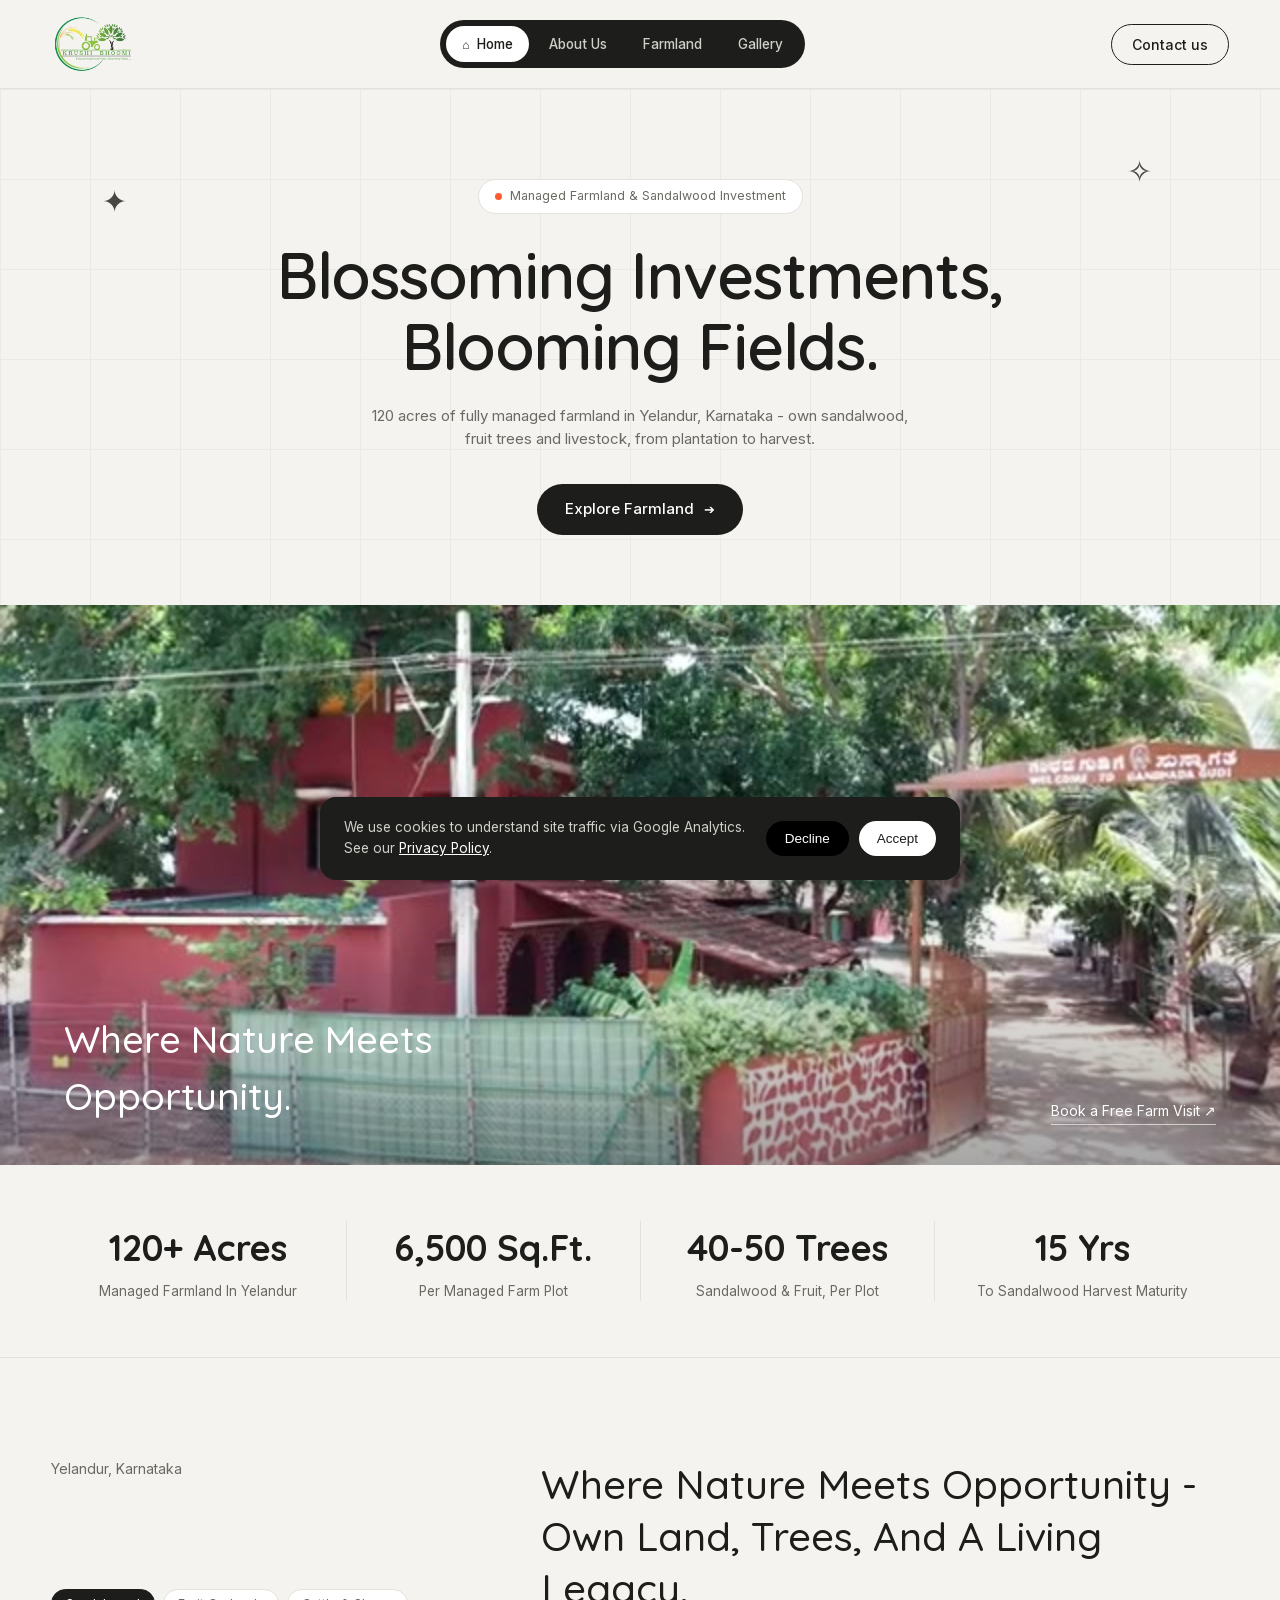
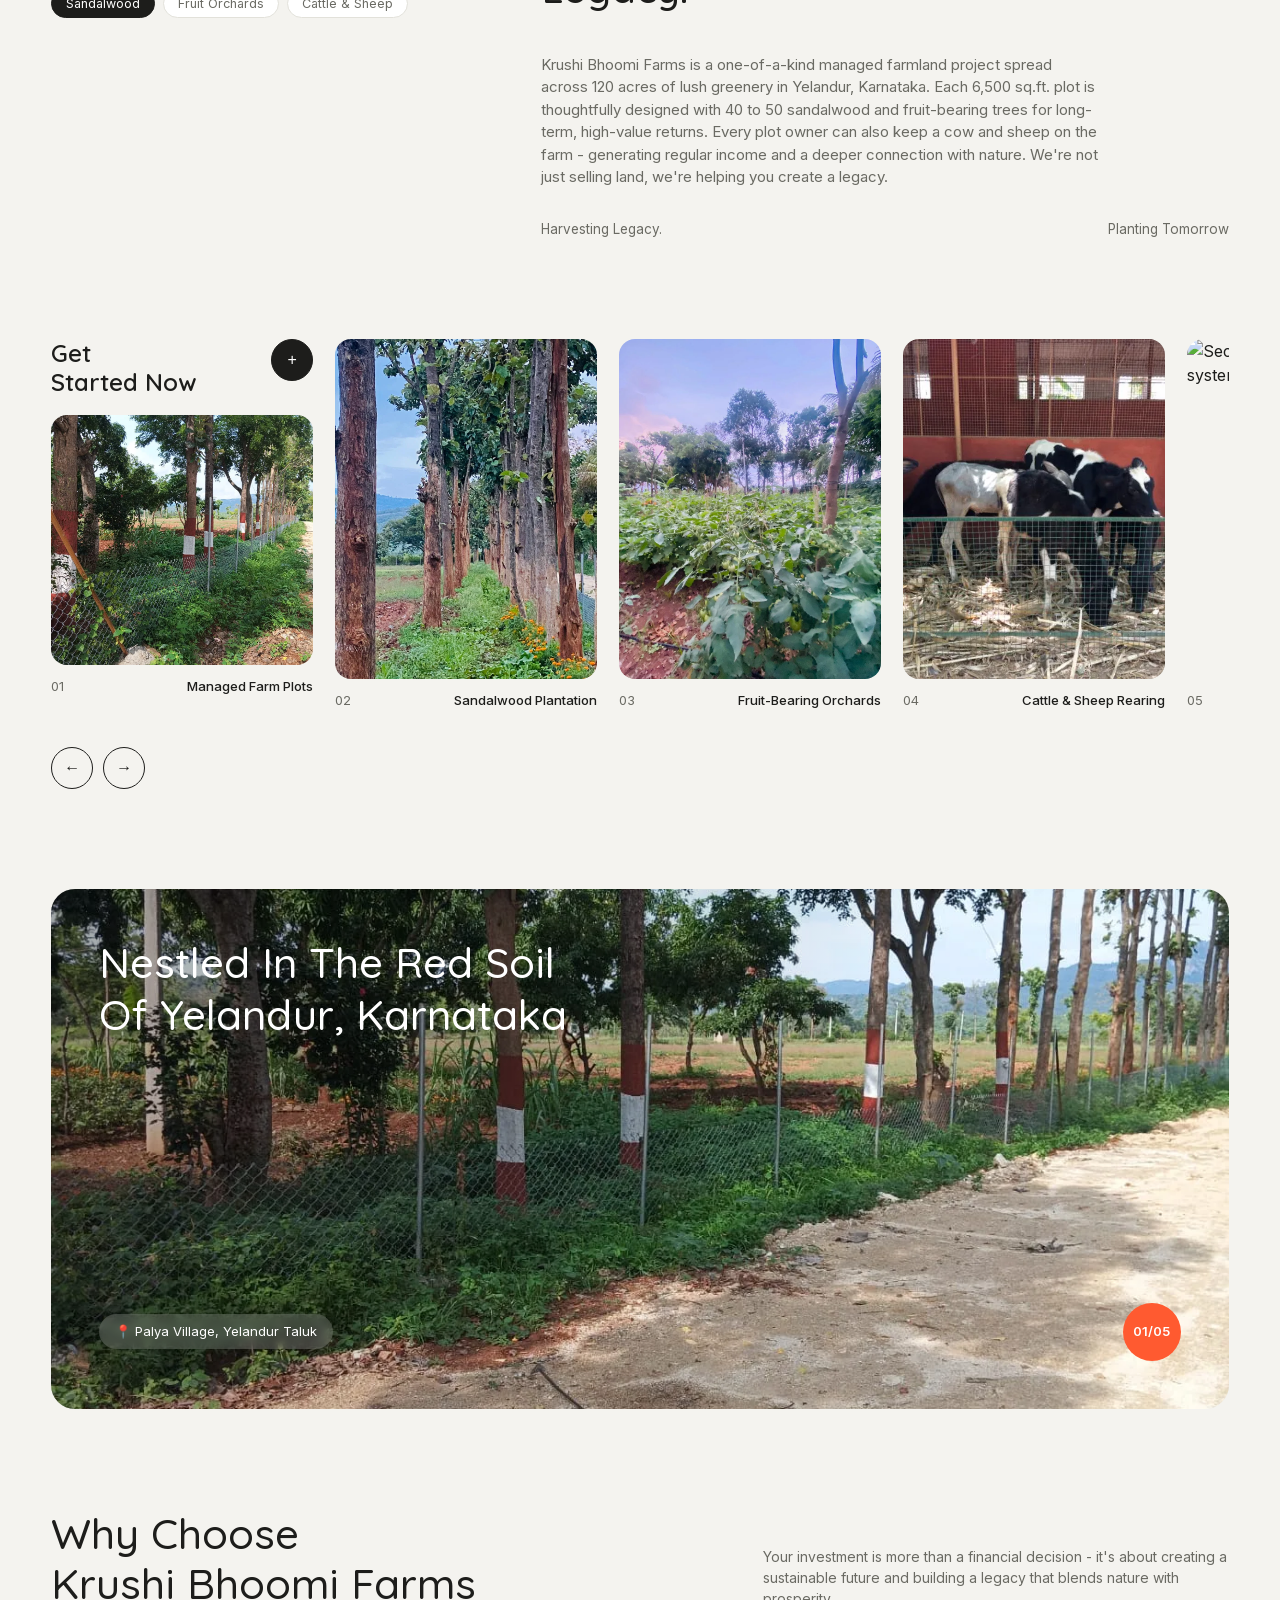
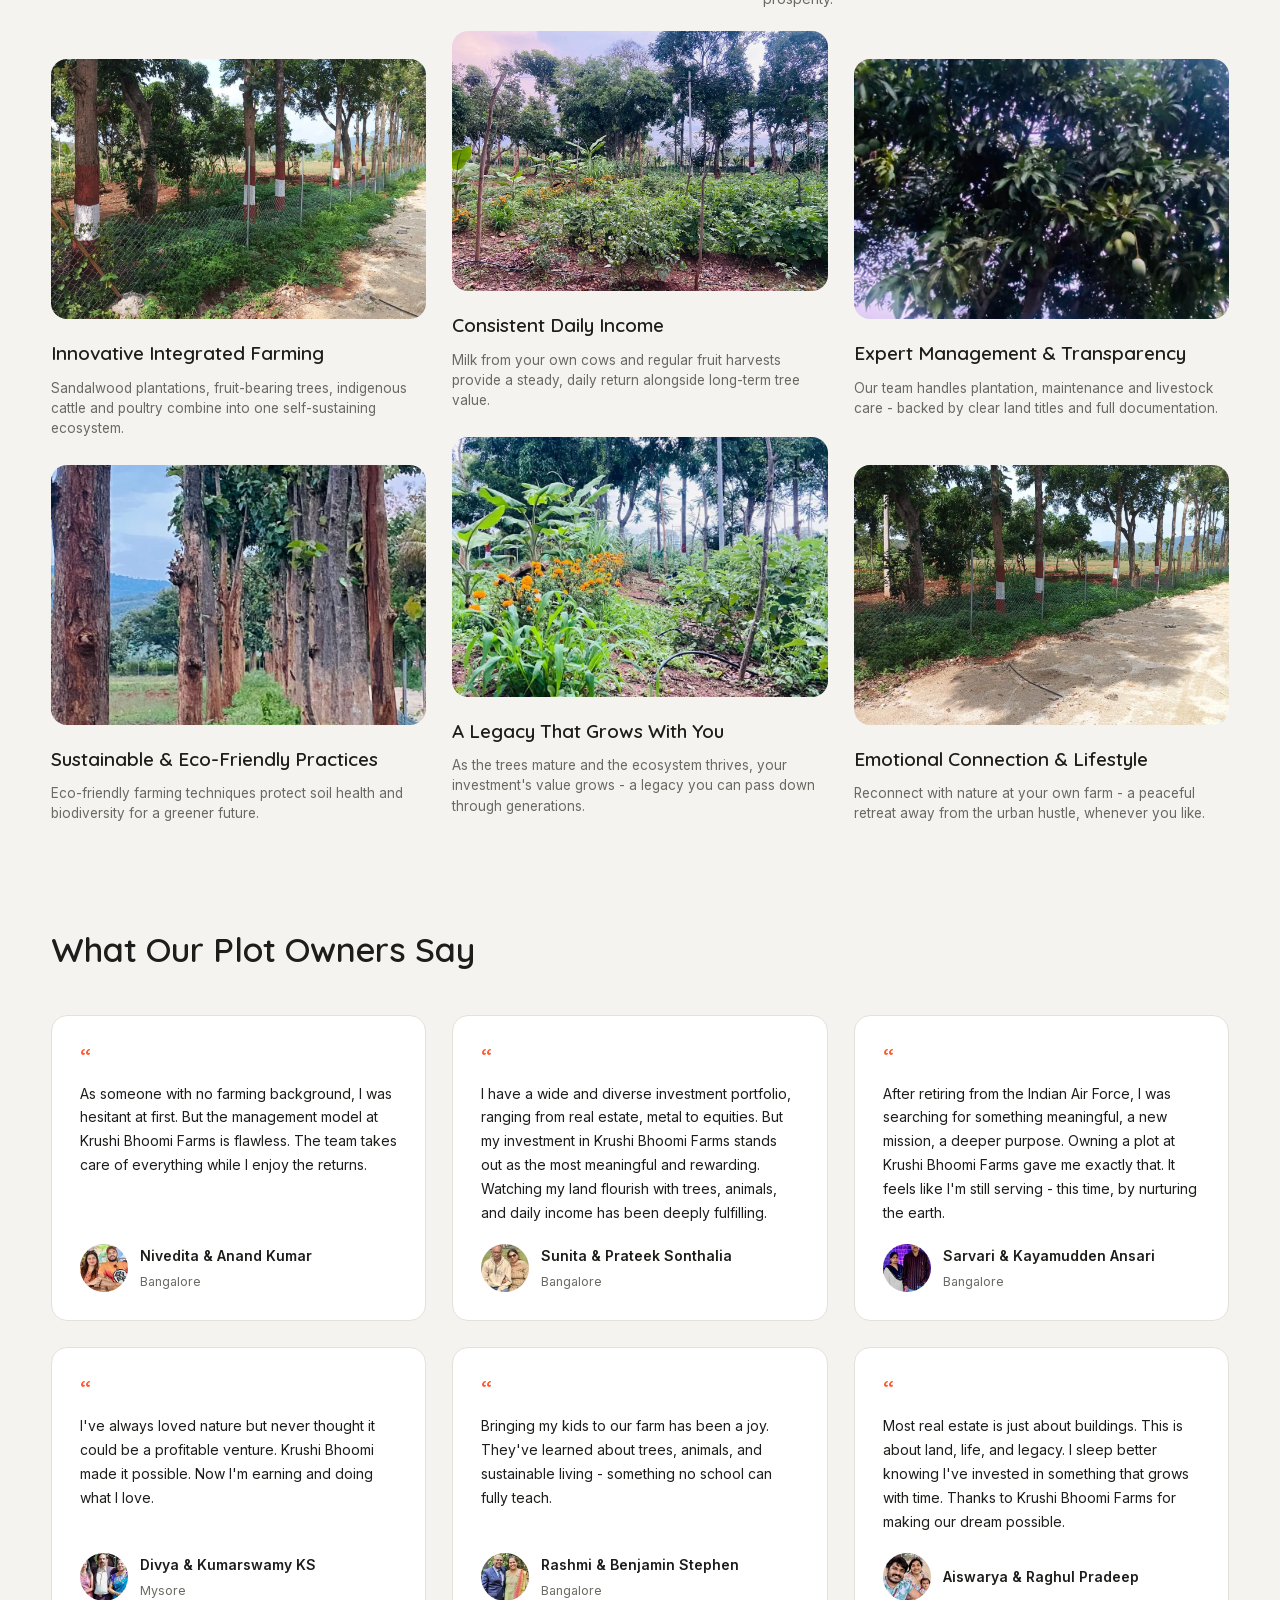
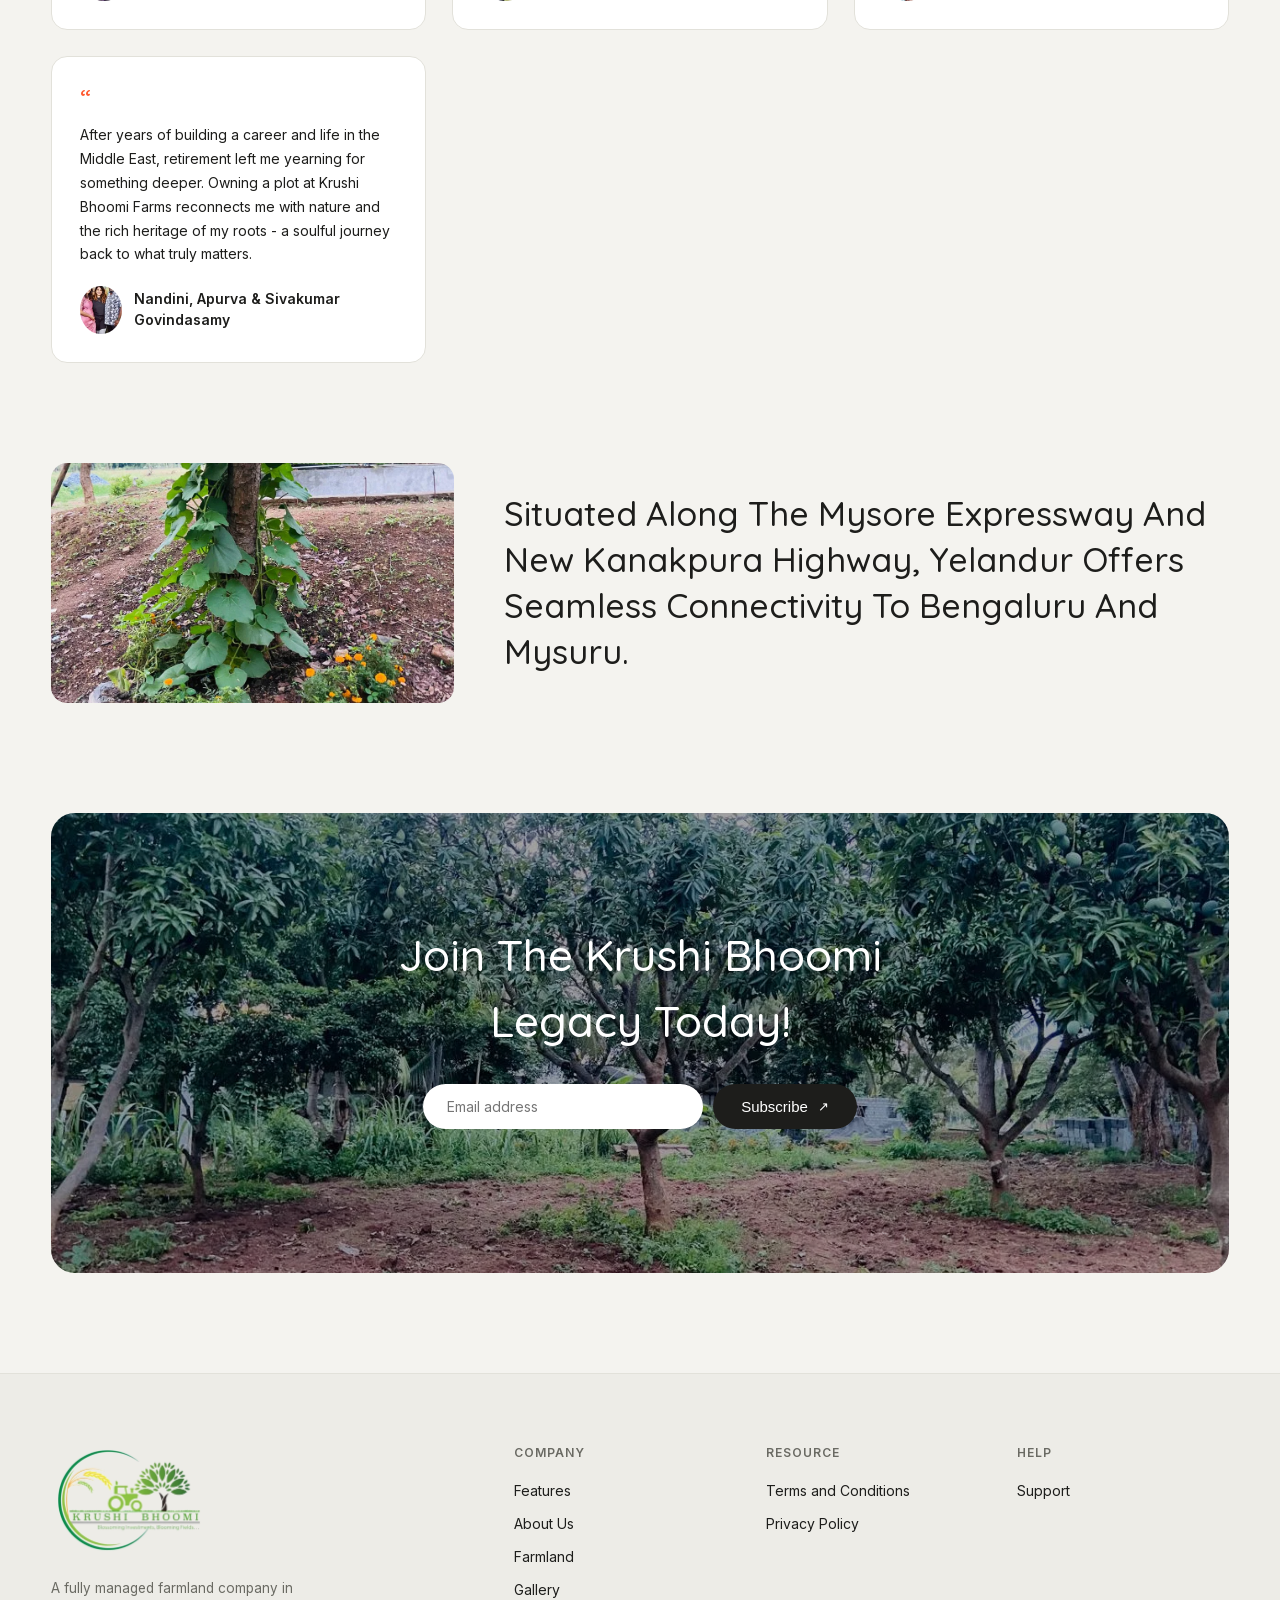
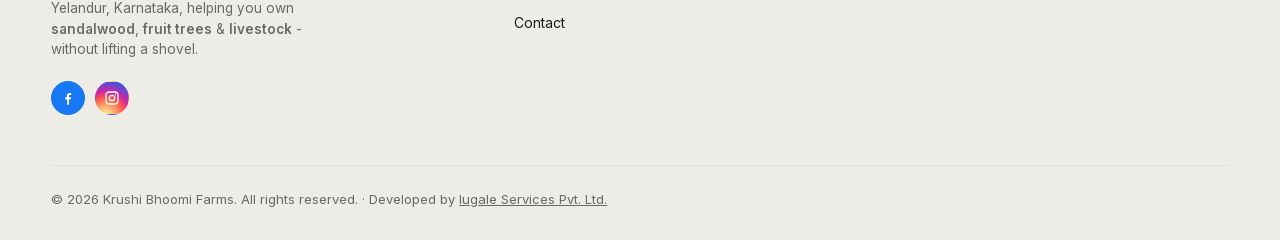
==== commit 6bf736dc: "Fix mobile header sizing" ====
--- a/index.html
+++ b/index.html
@@ -30,7 +30,7 @@
   <meta name="twitter:image" content="https://krushibhoomifarms.com/assets/images/og/og-image.jpg" />
 
   <meta name="theme-color" content="#1d1d1b" />
-  <link rel="manifest" href="/krushi-bhoomi-farms-01/site.webmanifest" />
+  <link rel="manifest" href="site.webmanifest" />
 
   <!-- Google tag (gtag.js) - Consent Mode: analytics_storage denied until visitor accepts the cookie banner -->
   <script>
@@ -84,7 +84,7 @@
   <!-- ============ HEADER ============ -->
   <header class="site-header">
     <div class="container header-inner">
-      <a href="/krushi-bhoomi-farms-01/" class="logo">
+      <a href="" class="logo">
         <picture>
           <source srcset="assets/images/logo/krushi-bhoomi-logo.webp" type="image/webp" />
           <img decoding="async" loading="eager" height="451" width="628" src="assets/images/logo/krushi-bhoomi-logo.png" alt="Krushi Bhoomi Farms" class="logo-full" />
@@ -92,14 +92,14 @@
       </a>
 
       <nav class="main-nav" id="mainNav">
-        <a href="/krushi-bhoomi-farms-01/" class="nav-link"><span class="nav-dot">⌂</span> Home</a>
-        <a href="/krushi-bhoomi-farms-01/about.html" class="nav-link">About Us</a>
-        <a href="/krushi-bhoomi-farms-01/farmland.html" class="nav-link">Farmland</a>
-        <a href="/krushi-bhoomi-farms-01/gallery.html" class="nav-link">Gallery</a>
+        <a href="" class="nav-link"><span class="nav-dot">⌂</span> Home</a>
+        <a href="about" class="nav-link">About Us</a>
+        <a href="farmland" class="nav-link">Farmland</a>
+        <a href="gallery" class="nav-link">Gallery</a>
       </nav>
 
       <div class="header-actions">
-        <a href="/krushi-bhoomi-farms-01/contact.html" class="btn-outline">Contact us</a>
+        <a href="contact" class="btn-outline">Contact us</a>
       </div>
 
       <button class="nav-toggle" id="navToggle" aria-label="Toggle menu" aria-expanded="false" aria-controls="mainNav">☰</button>
@@ -118,7 +118,7 @@
       </div>
       <h1 class="hero-title">Blossoming Investments,<br />Blooming Fields.</h1>
       <p class="hero-sub">120 acres of fully managed farmland in Yelandur, Karnataka - own sandalwood,<br />fruit trees and livestock, from plantation to harvest.</p>
-      <a href="/krushi-bhoomi-farms-01/farmland.html" class="btn-dark">Explore Farmland <span class="btn-arrow">➔</span></a>
+      <a href="farmland" class="btn-dark">Explore Farmland <span class="btn-arrow">➔</span></a>
     </div>
 
     <div class="hero-banner">
@@ -135,7 +135,7 @@
       </video>
       <div class="hero-banner-overlay">
         <h2>Where Nature Meets<br />Opportunity.</h2>
-        <a href="/krushi-bhoomi-farms-01/contact.html" class="banner-cta">Book a Free Farm Visit ↗</a>
+        <a href="contact" class="banner-cta">Book a Free Farm Visit ↗</a>
       </div>
     </div>
   </section>
@@ -392,7 +392,7 @@
         <picture><source srcset="assets/images/gallery/gallery-21.webp" type="image/webp" /><img decoding="async" loading="lazy" height="960" width="1280" src="assets/images/gallery/gallery-21.jpg" alt="Krushi Bhoomi Farms fields" /></picture>
         <div class="cta-overlay">
           <h2>Join The Krushi Bhoomi<br />Legacy Today!</h2>
-          <form class="cta-form" id="subscribeForm" action="/krushi-bhoomi-farms-01/contact.html" method="post">
+          <form class="cta-form" id="subscribeForm" action="/contact.php" method="post">
             <input type="hidden" name="formType" value="newsletter" />
             <label for="emailInput" class="visually-hidden">Email address</label>
             <input type="email" name="email" placeholder="Email address" required id="emailInput" aria-label="Email address" autocomplete="email" />
@@ -409,7 +409,7 @@
   <footer class="site-footer">
     <div class="container footer-grid">
       <div class="footer-brand">
-        <a href="/krushi-bhoomi-farms-01/" class="logo">
+        <a href="" class="logo">
           <picture>
           <source srcset="assets/images/logo/krushi-bhoomi-logo.webp" type="image/webp" />
           <img decoding="async" loading="lazy" height="451" width="628" src="assets/images/logo/krushi-bhoomi-logo.png" alt="Krushi Bhoomi Farms" class="logo-full" />
@@ -434,22 +434,22 @@
 
       <div class="footer-col">
         <h4>COMPANY</h4>
-        <a href="/krushi-bhoomi-farms-01/#solutions">Features</a>
-        <a href="/krushi-bhoomi-farms-01/about.html">About Us</a>
-        <a href="/krushi-bhoomi-farms-01/farmland.html">Farmland</a>
-        <a href="/krushi-bhoomi-farms-01/gallery.html">Gallery</a>
-        <a href="/krushi-bhoomi-farms-01/contact.html">Contact</a>
+        <a href="#solutions">Features</a>
+        <a href="about">About Us</a>
+        <a href="farmland">Farmland</a>
+        <a href="gallery">Gallery</a>
+        <a href="contact">Contact</a>
       </div>
 
       <div class="footer-col">
         <h4>RESOURCE</h4>
-        <a href="/krushi-bhoomi-farms-01/terms.html">Terms and Conditions</a>
-        <a href="/krushi-bhoomi-farms-01/privacy.html">Privacy Policy</a>
+        <a href="terms">Terms and Conditions</a>
+        <a href="privacy">Privacy Policy</a>
       </div>
 
       <div class="footer-col">
         <h4>HELP</h4>
-        <a href="/krushi-bhoomi-farms-01/contact.html">Support</a>
+        <a href="contact">Support</a>
       </div>
     </div>
     <div class="container footer-bottom">
--- a/style.css
+++ b/style.css
@@ -682,26 +682,29 @@
 /* ============ Responsive ============ */
 @media (max-width: 960px) {
   .site-header {
-    padding: 10px 0;
+    padding: 8px 0;
   }
   .header-inner {
-    gap: 12px;
-    min-height: 52px;
+    gap: 10px;
+    min-height: 54px;
     flex-wrap: nowrap;
   }
   .site-header .logo {
-    flex: 0 1 180px;
+    flex: 0 1 150px;
     min-width: 0;
+    overflow: hidden;
   }
   .site-header .logo picture {
     display: block;
-    width: 100%;
+    width: auto;
+    max-width: 150px !important;
   }
   .site-header .logo img {
     display: block;
-    width: 100%;
-    max-width: 180px;
-    height: auto;
+    width: auto !important;
+    max-width: 150px !important;
+    max-height: 56px !important;
+    height: auto !important;
   }
   .main-nav {
     position: absolute;
@@ -748,12 +751,15 @@
   }
 
   /* Hide the standalone header CTA on mobile */
-  .header-actions { display: none !important; }
+  .site-header .header-actions,
+  .site-header .header-actions .btn-outline { display: none !important; }
 
   /* Smaller logo on mobile, in both header and footer */
   .site-header .logo-full {
-    max-width: 180px;
-    height: auto;
+    width: auto !important;
+    max-width: 150px !important;
+    max-height: 56px !important;
+    height: auto !important;
   }
   .footer-brand .logo-full { height: 64px; }
 
@@ -770,13 +776,24 @@
   .container {
     width: min(100%, calc(100% - 28px));
   }
+  .site-header {
+    padding: 6px 0;
+  }
+  .header-inner {
+    min-height: 48px;
+  }
   .site-header .logo {
-    flex-basis: 150px;
+    flex: 0 1 118px;
+  }
+  .site-header .logo picture {
+    max-width: 118px !important;
   }
   .site-header .logo img,
   .site-header .logo-full {
-    max-width: 150px;
-    height: auto;
+    width: auto !important;
+    max-width: 118px !important;
+    max-height: 46px !important;
+    height: auto !important;
   }
   .main-nav {
     top: calc(100% + 8px);
@@ -787,9 +804,15 @@
     padding: 12px 14px;
   }
   .nav-toggle {
-    width: 42px;
-    height: 42px;
+    width: 40px;
+    height: 40px;
+    font-size: 0;
+    position: relative;
+  }
+  .nav-toggle::before {
+    content: "☰";
     font-size: 18px;
+    line-height: 1;
   }
   .stats-grid { grid-template-columns: 1fr; }
   .stat { border-left: none; }
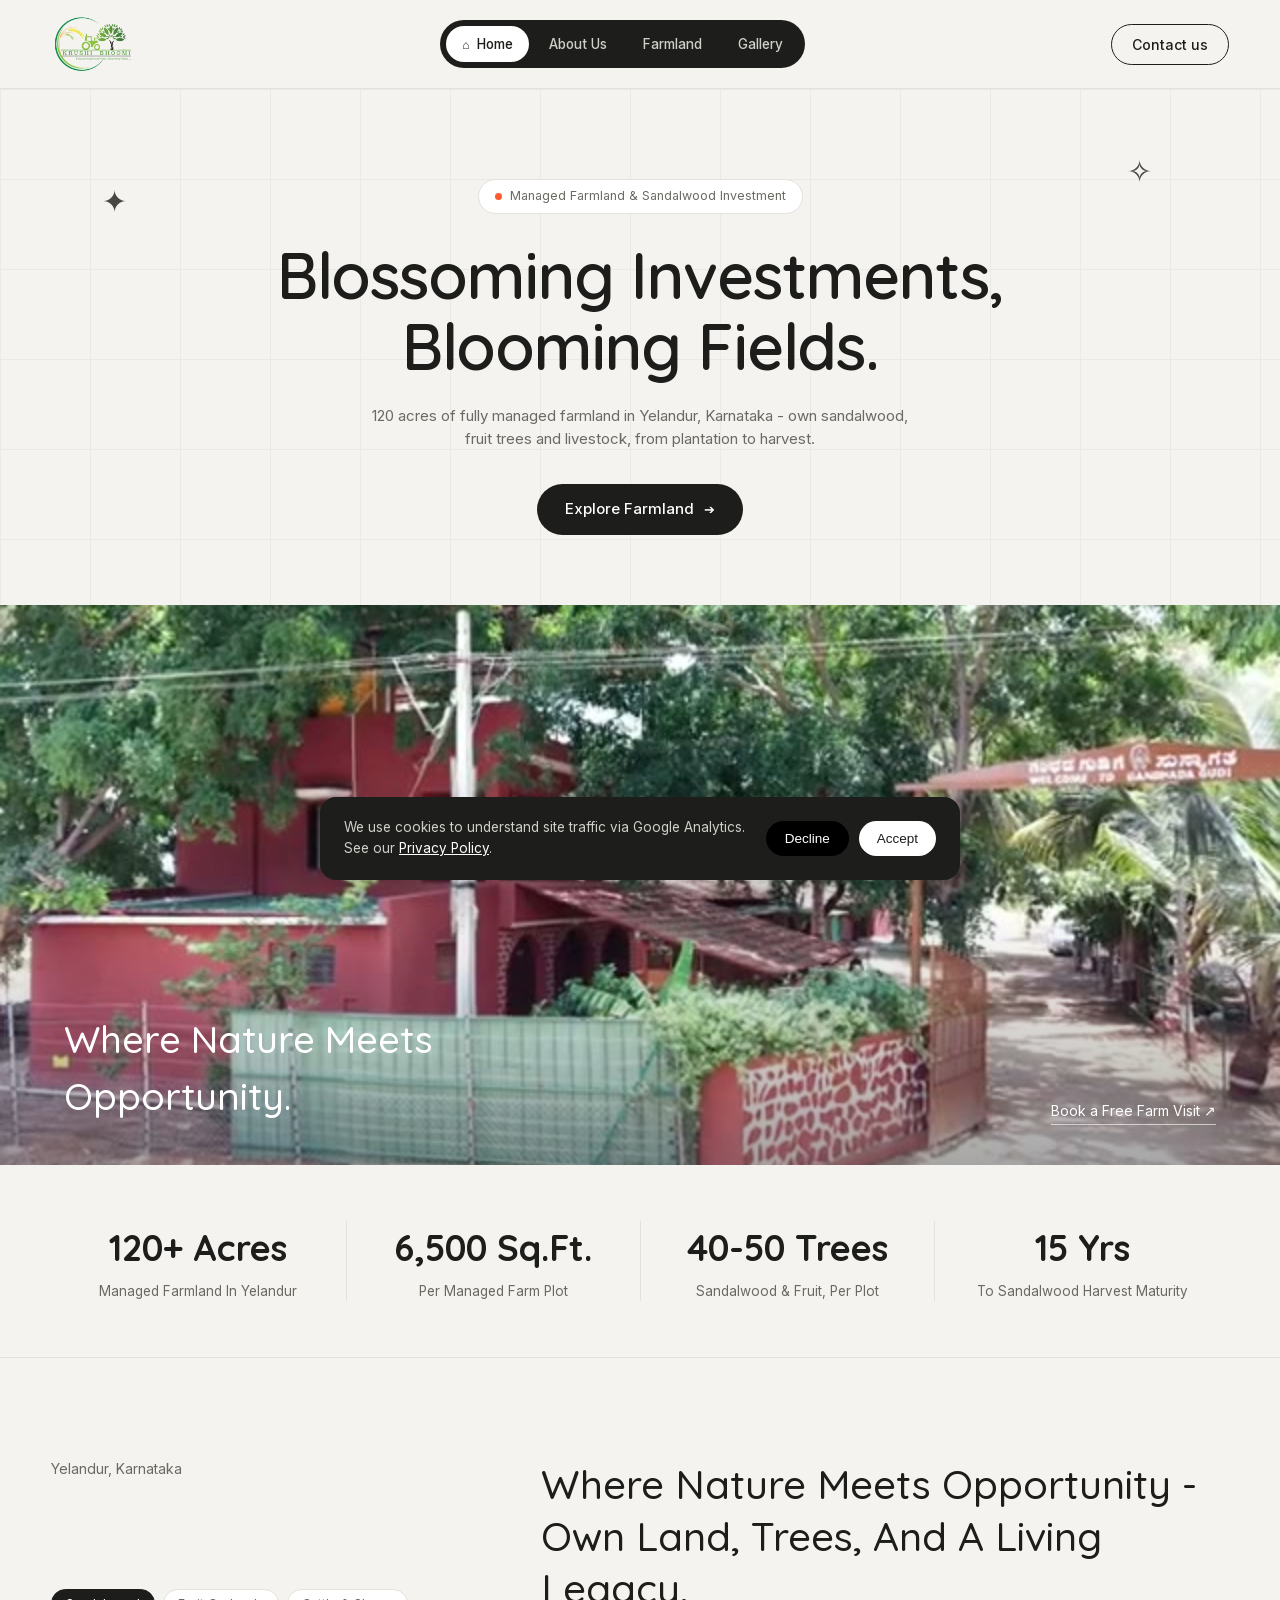
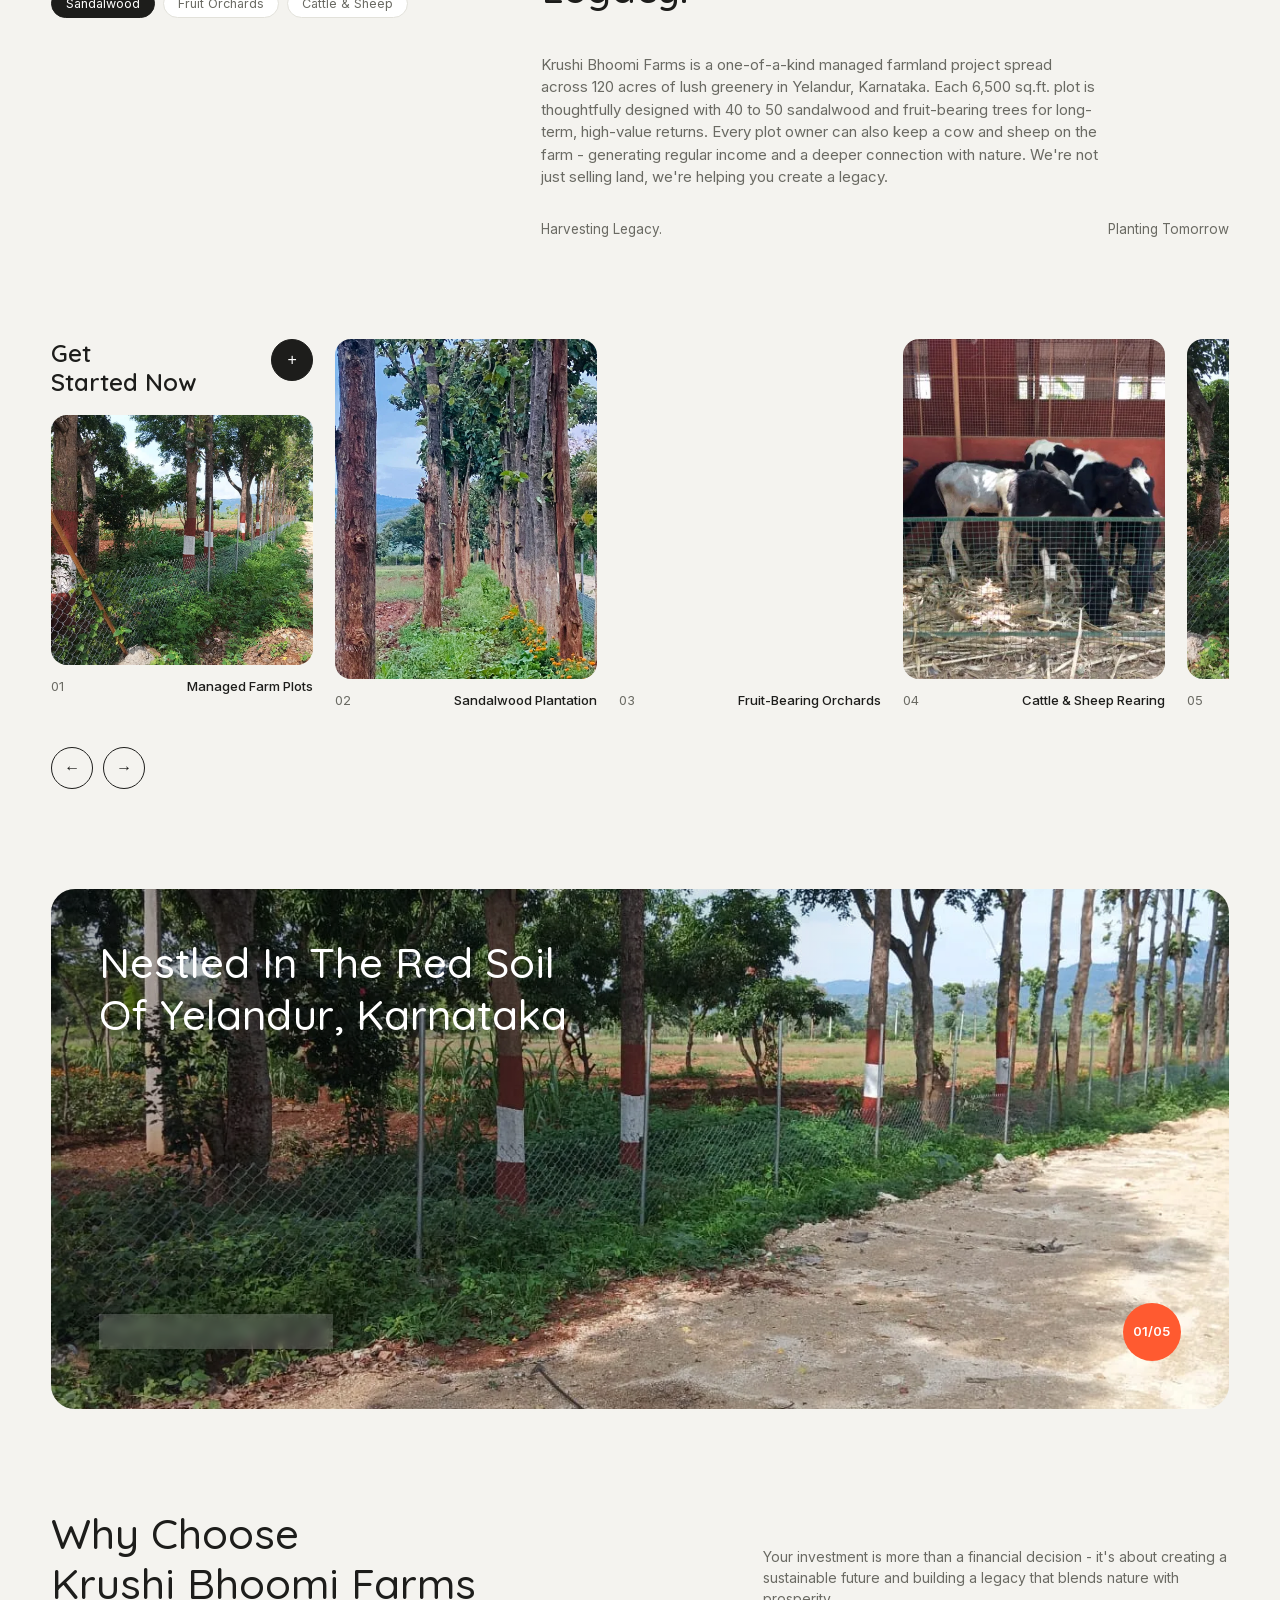
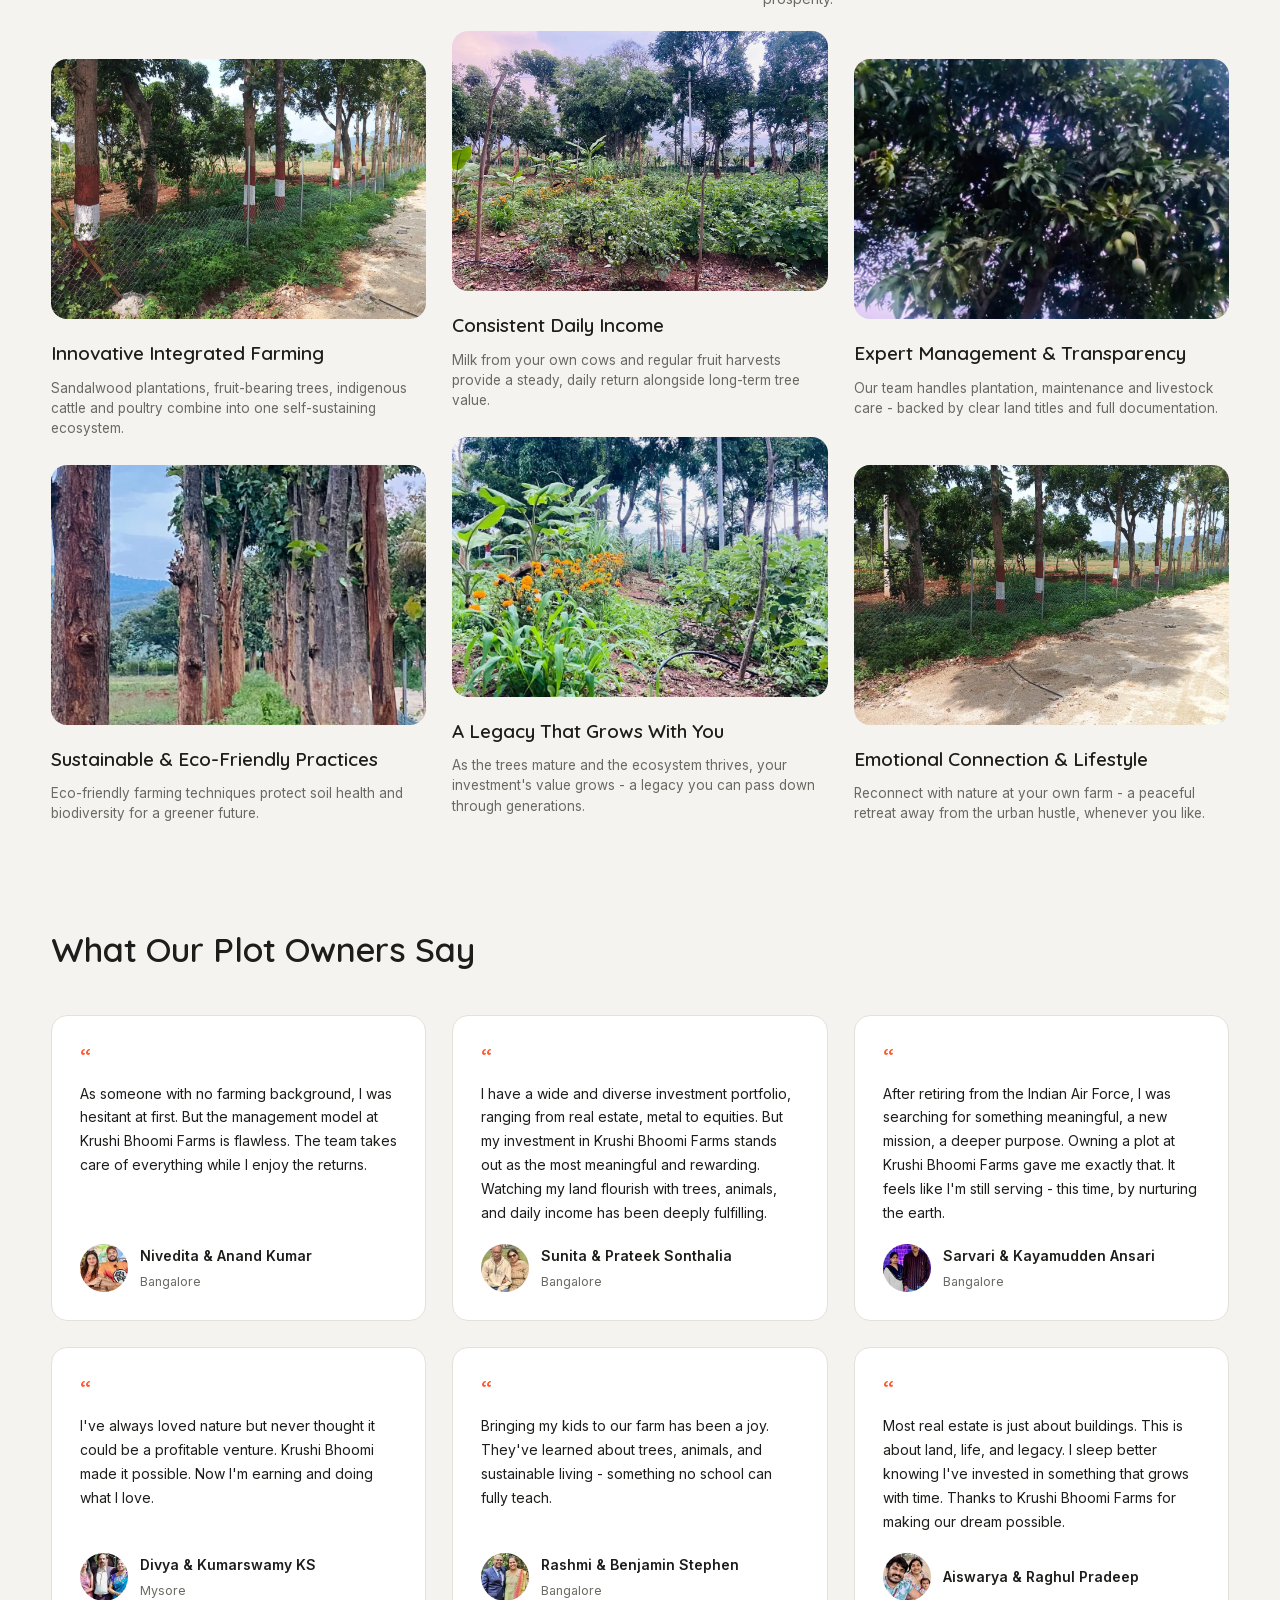
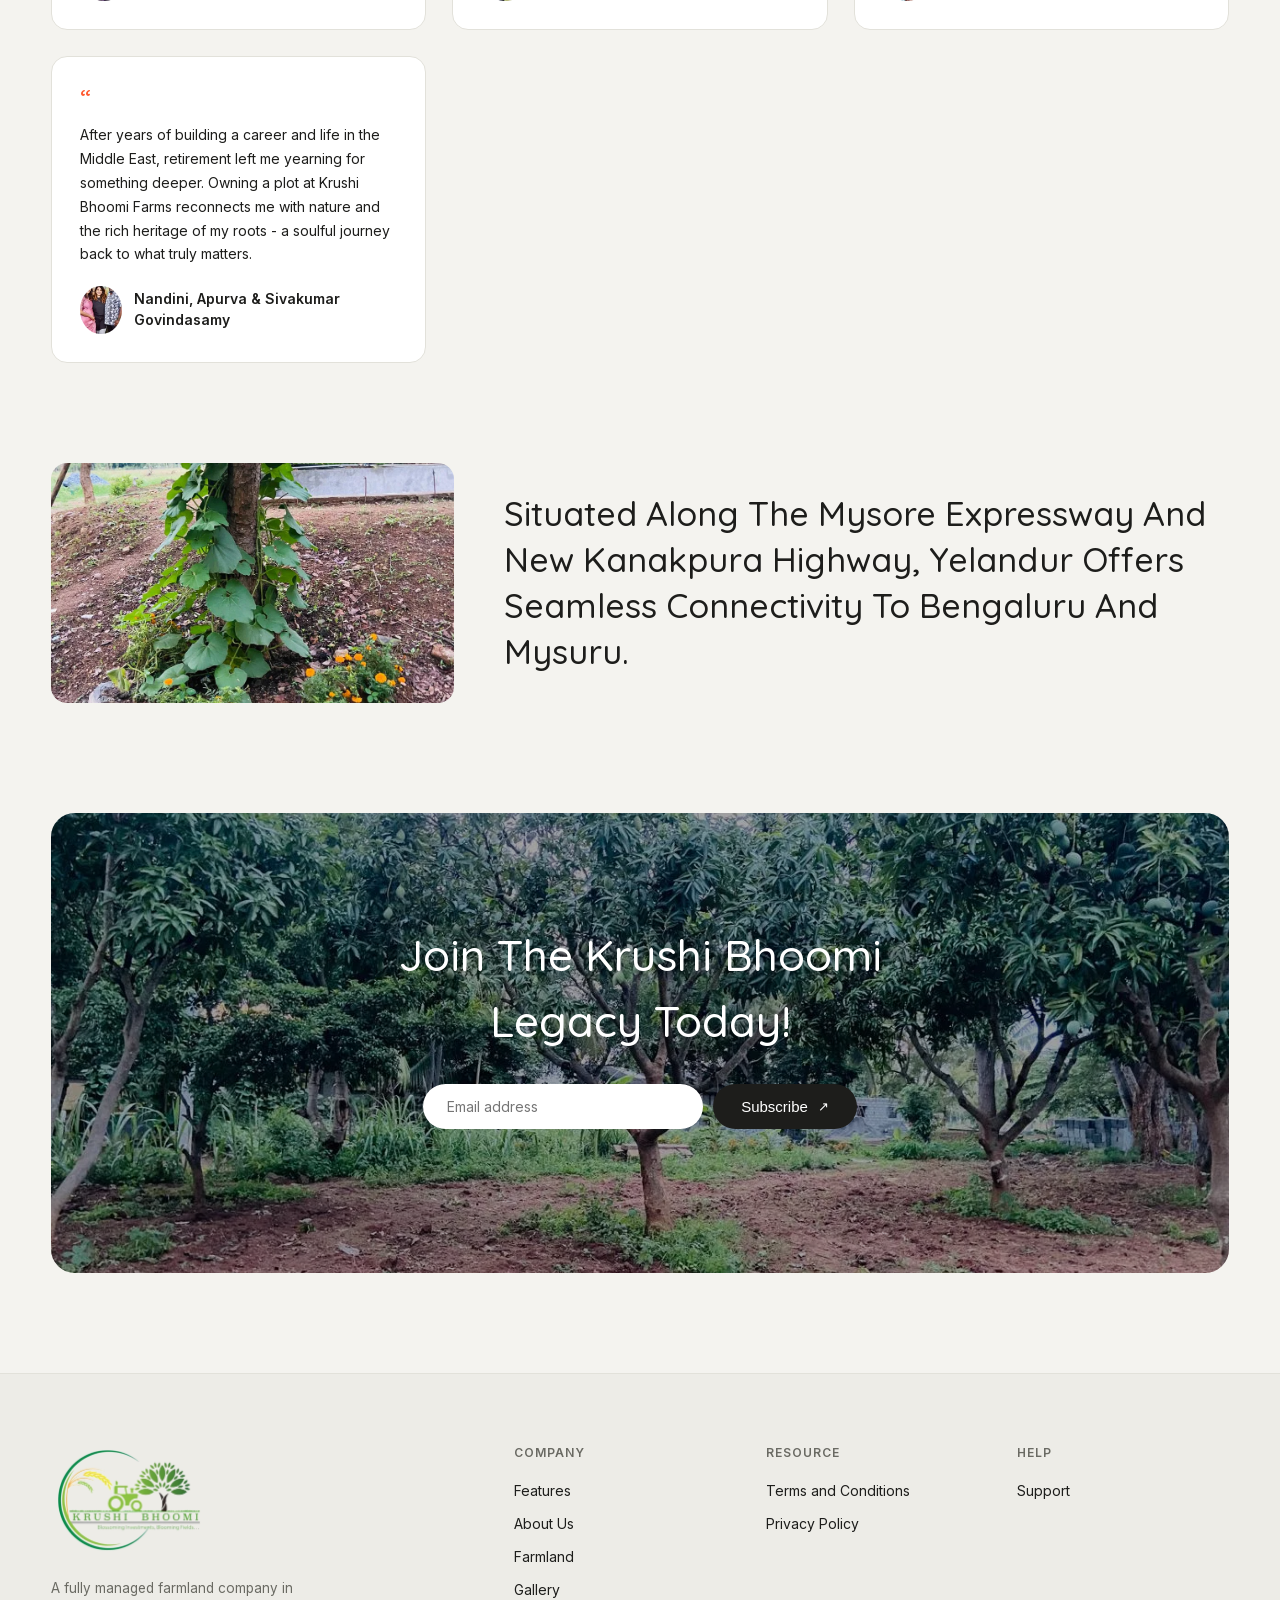
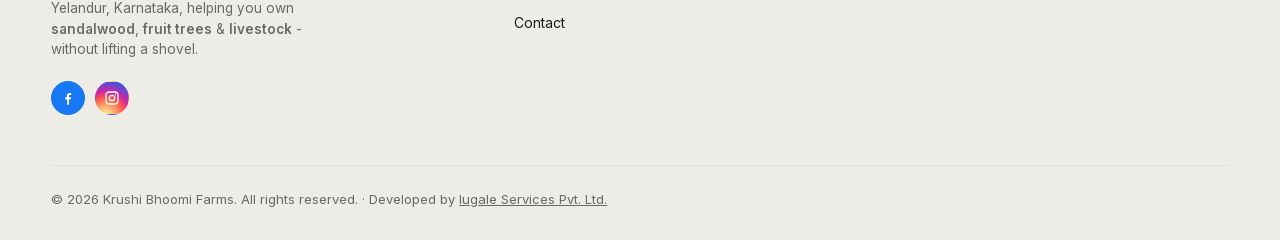
==== commit 3a27923c: "Use local security image" ====
--- a/index.html
+++ b/index.html
@@ -216,7 +216,7 @@
           </article>
 
           <article class="c-card c-card--tall">
-            <picture><img decoding="async" loading="lazy" height="1280" width="963" src="https://images.unsplash.com/photo-1510849911856-cdc9335e5597?auto=format&fit=crop&fm=jpg&ixlib=rb-4.1.0&q=80&w=1200" alt="Security camera surveillance system" referrerpolicy="no-referrer-when-downgrade" /></picture>
+            <picture><source srcset="assets/images/gallery/gallery-05.webp" type="image/webp" /><img decoding="async" loading="lazy" height="963" width="1280" src="assets/images/gallery/gallery-05.jpg" alt="Fenced farm road for 24/7 security" /></picture>
             <div class="c-card-meta"><span>05</span><p>24/7 Security &amp; Surveillance</p></div>
           </article>
         </div>
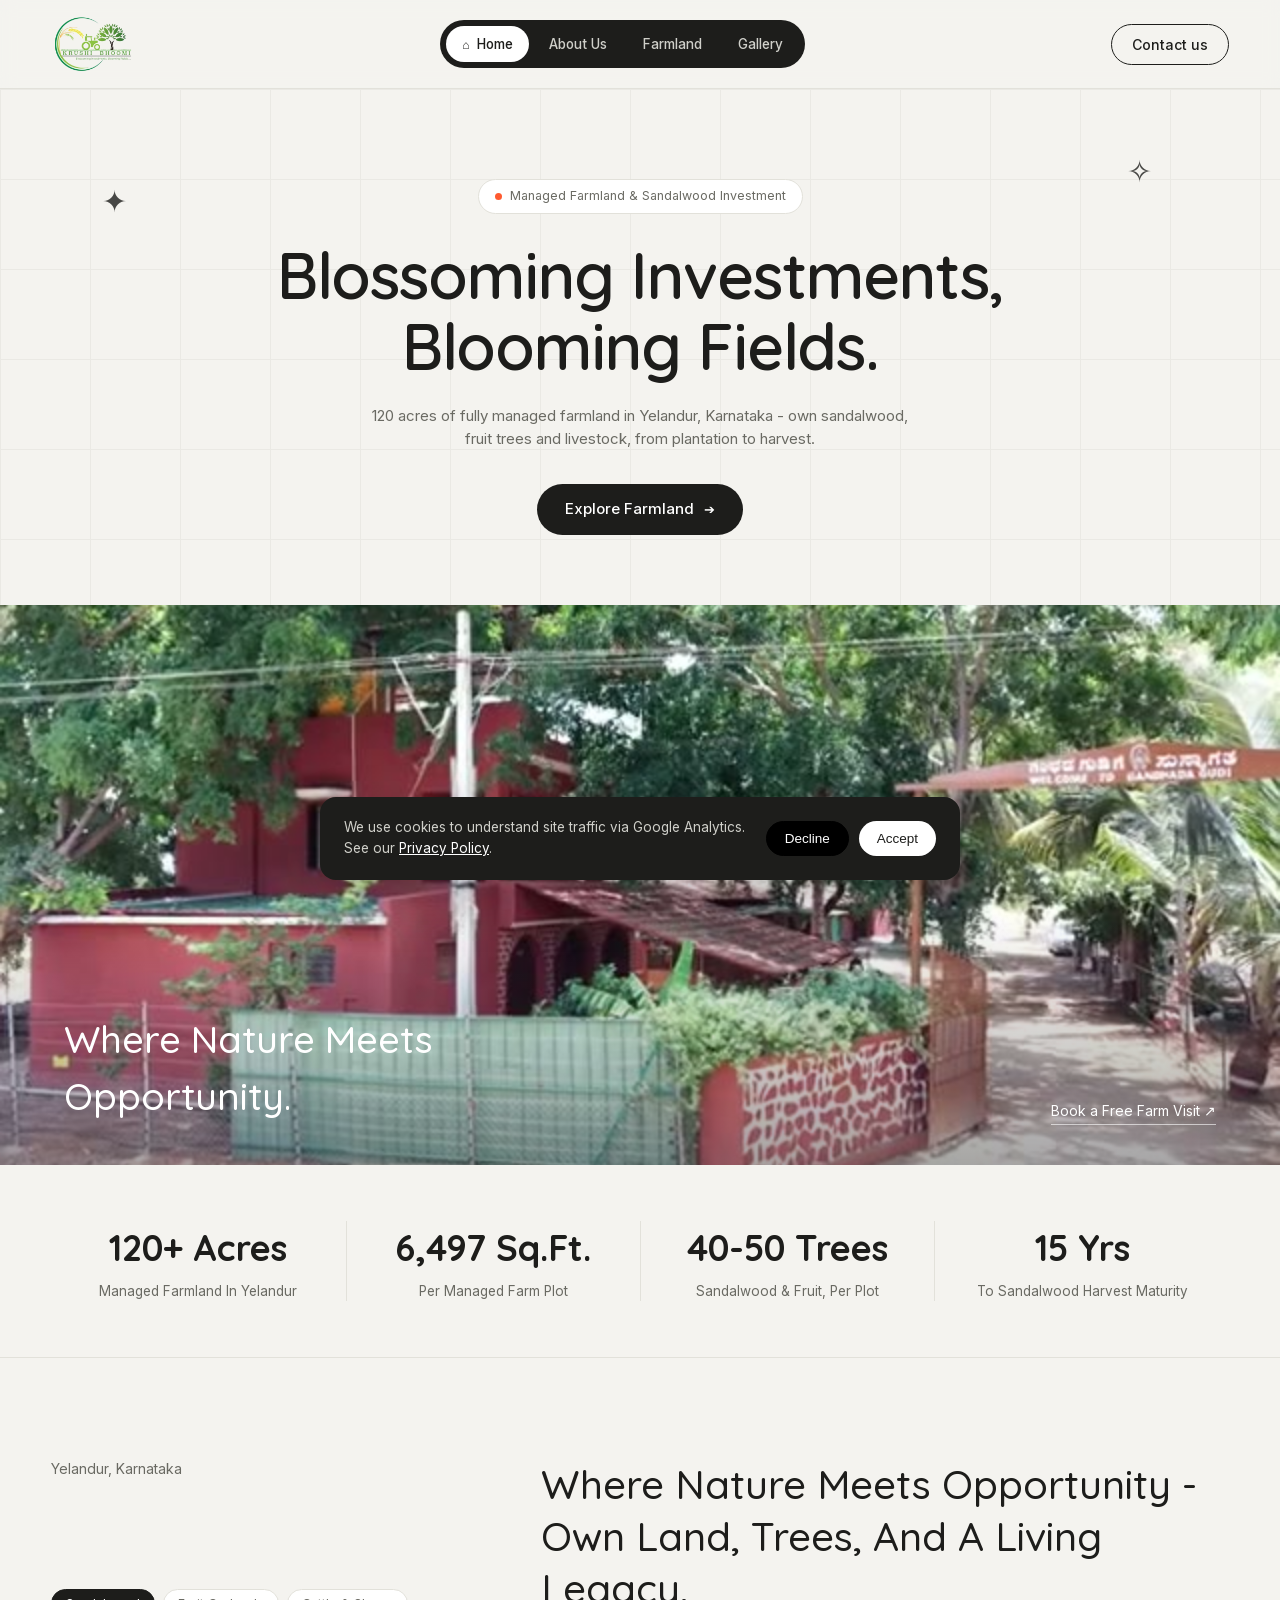
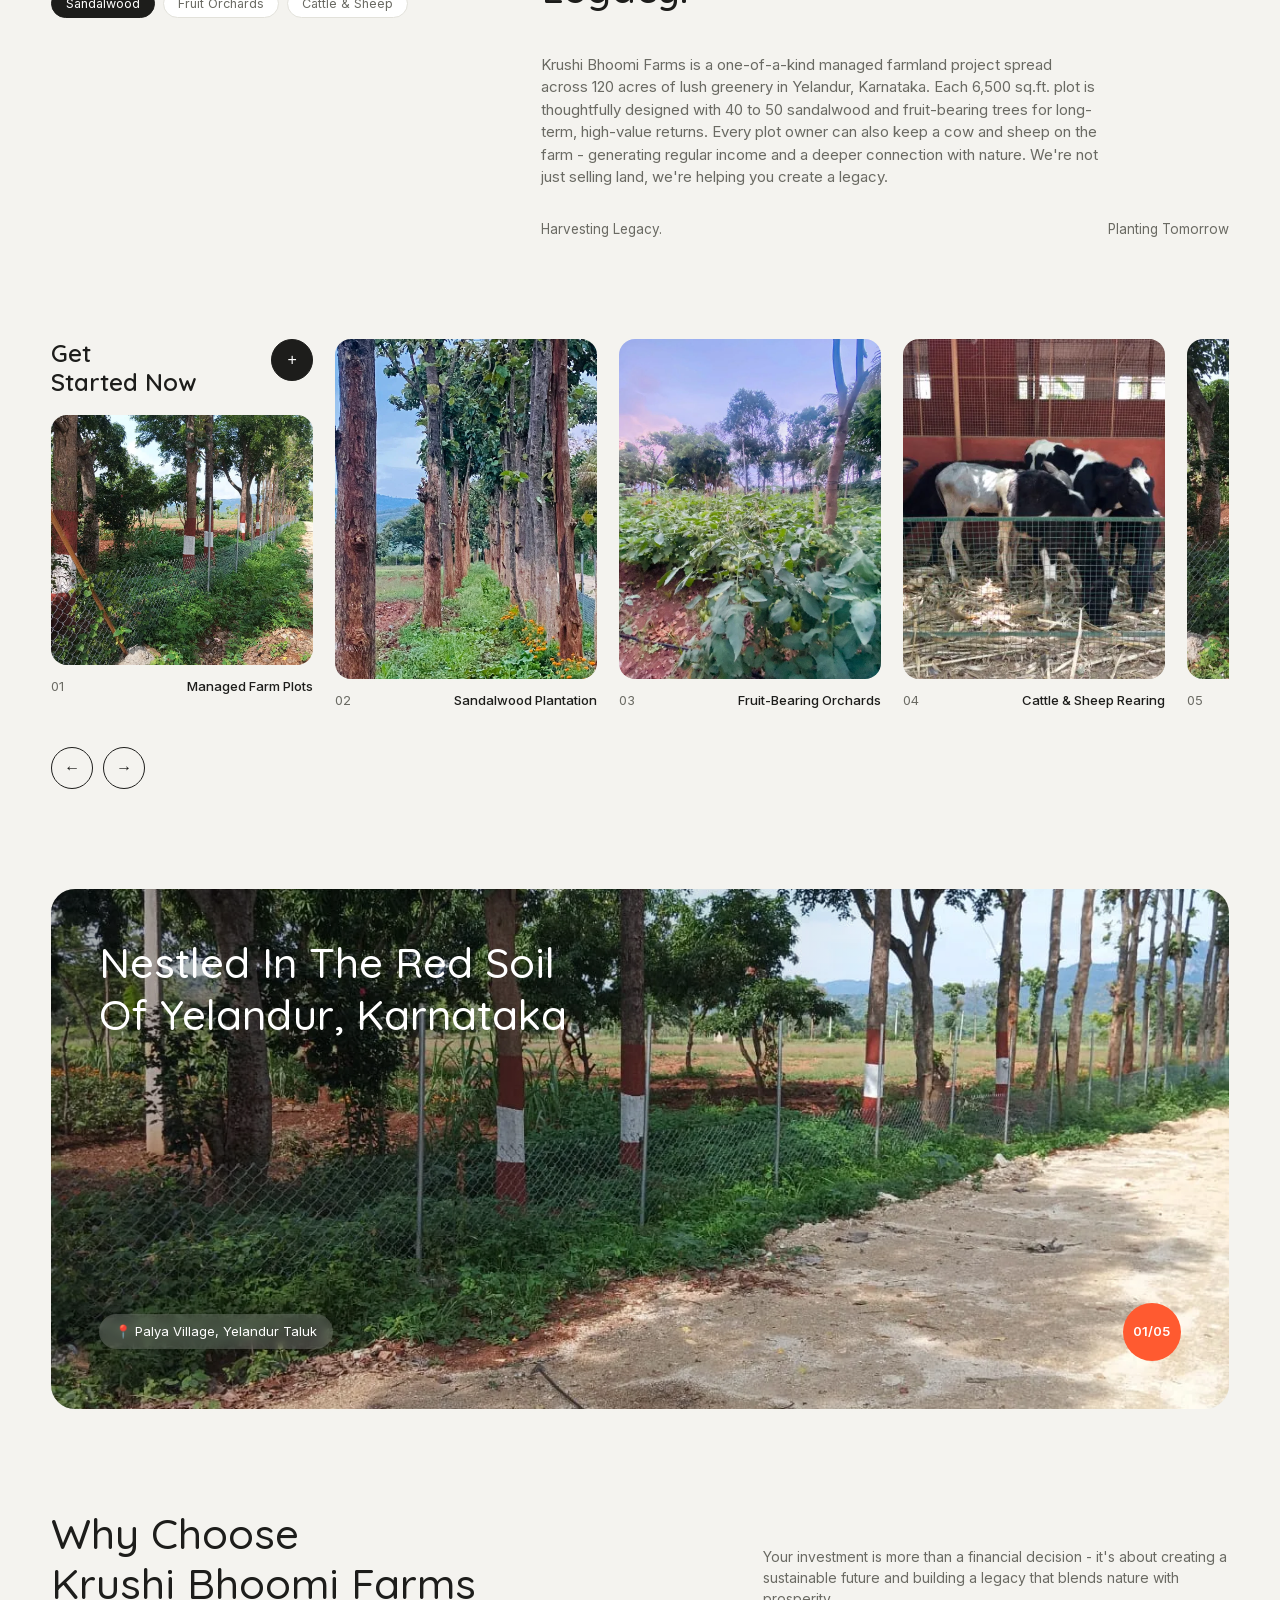
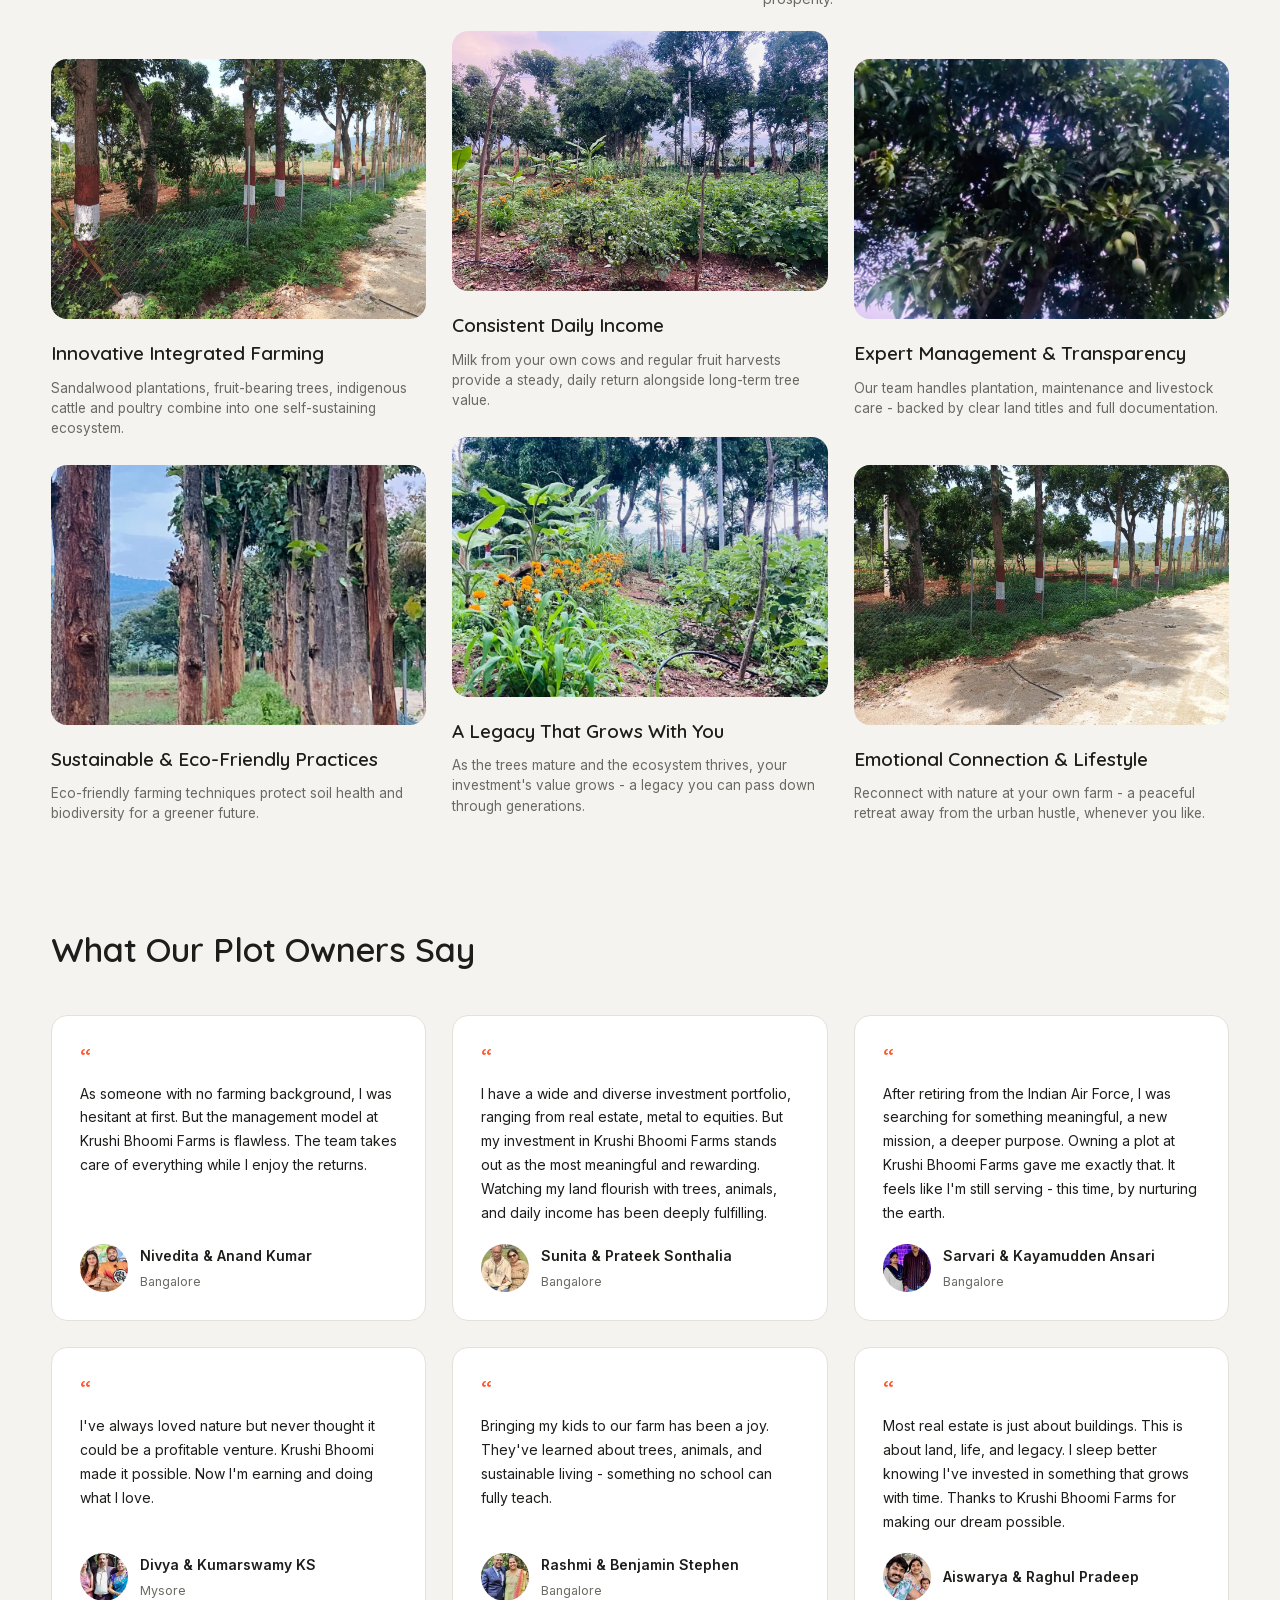
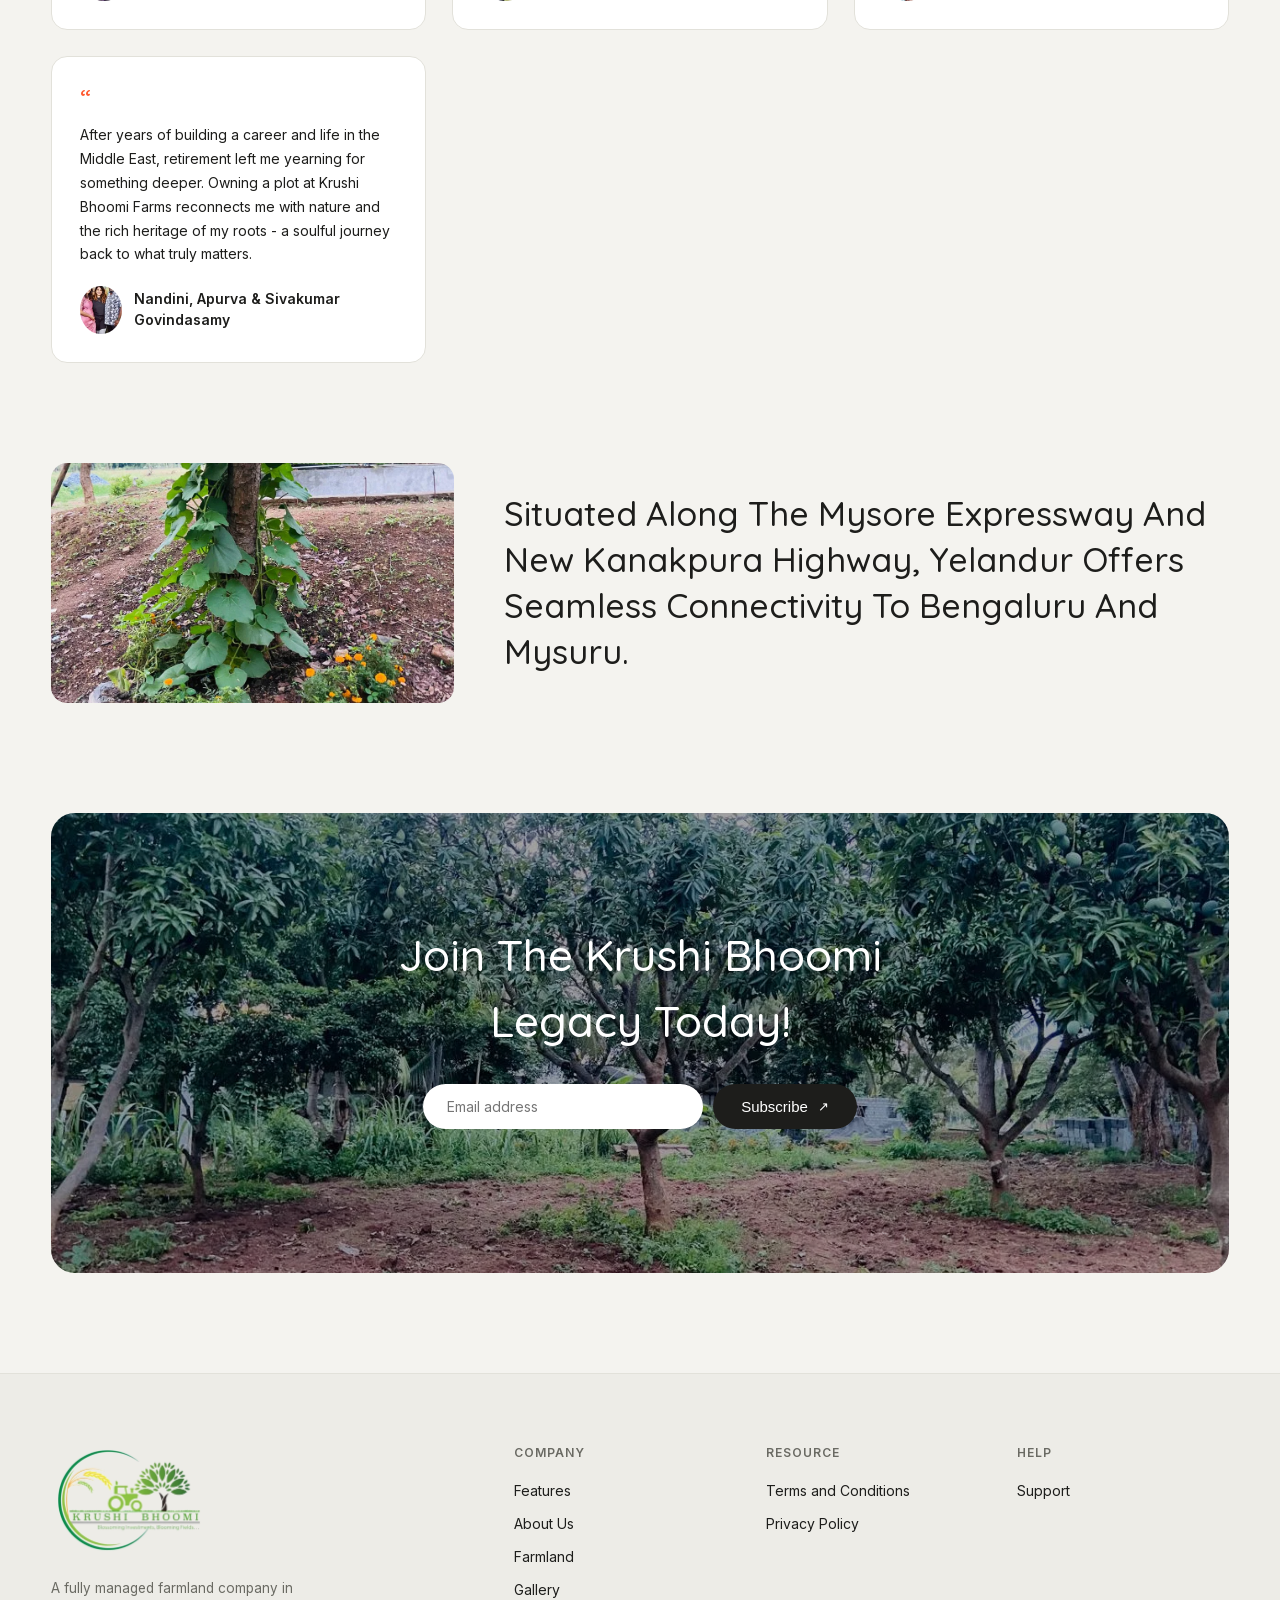
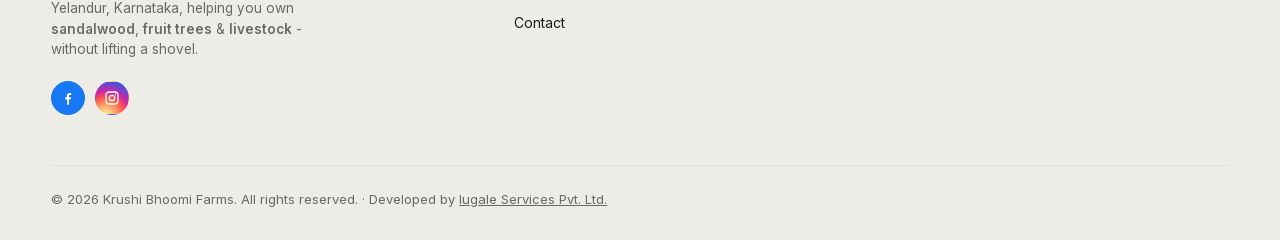
==== commit 6dbe631f: "Add mobile contact icon" ====
--- a/index.html
+++ b/index.html
@@ -102,6 +102,8 @@
         <a href="contact" class="btn-outline">Contact us</a>
       </div>
 
+      <a href="contact" class="mobile-contact-link" aria-label="Contact us">☎</a>
+
       <button class="nav-toggle" id="navToggle" aria-label="Toggle menu" aria-expanded="false" aria-controls="mainNav">☰</button>
     </div>
   </header>
--- a/style.css
+++ b/style.css
@@ -161,6 +161,10 @@
 .nav-dot { font-size: 12px; margin-right: 4px; }
 
 .header-actions { display: flex; align-items: center; }
+
+.mobile-contact-link {
+  display: none;
+}
 
 .nav-toggle {
   display: none;
@@ -731,6 +735,22 @@
     background: #fff;
     color: var(--dark);
   }
+  .mobile-contact-link {
+    display: inline-flex;
+    align-items: center;
+    justify-content: center;
+    margin-left: auto;
+    width: 46px;
+    height: 46px;
+    border-radius: 50%;
+    border: 1px solid var(--dark);
+    color: var(--dark);
+    background: #fff;
+    font-size: 20px;
+    line-height: 1;
+    flex-shrink: 0;
+    box-shadow: 0 10px 20px rgba(29,29,27,.10);
+  }
   .nav-toggle {
     display: inline-flex;
     align-items: center;
@@ -803,9 +823,15 @@
   .nav-link {
     padding: 12px 14px;
   }
+  .mobile-contact-link,
   .nav-toggle {
     width: 40px;
     height: 40px;
+  }
+  .mobile-contact-link {
+    font-size: 18px;
+  }
+  .nav-toggle {
     font-size: 0;
     position: relative;
   }
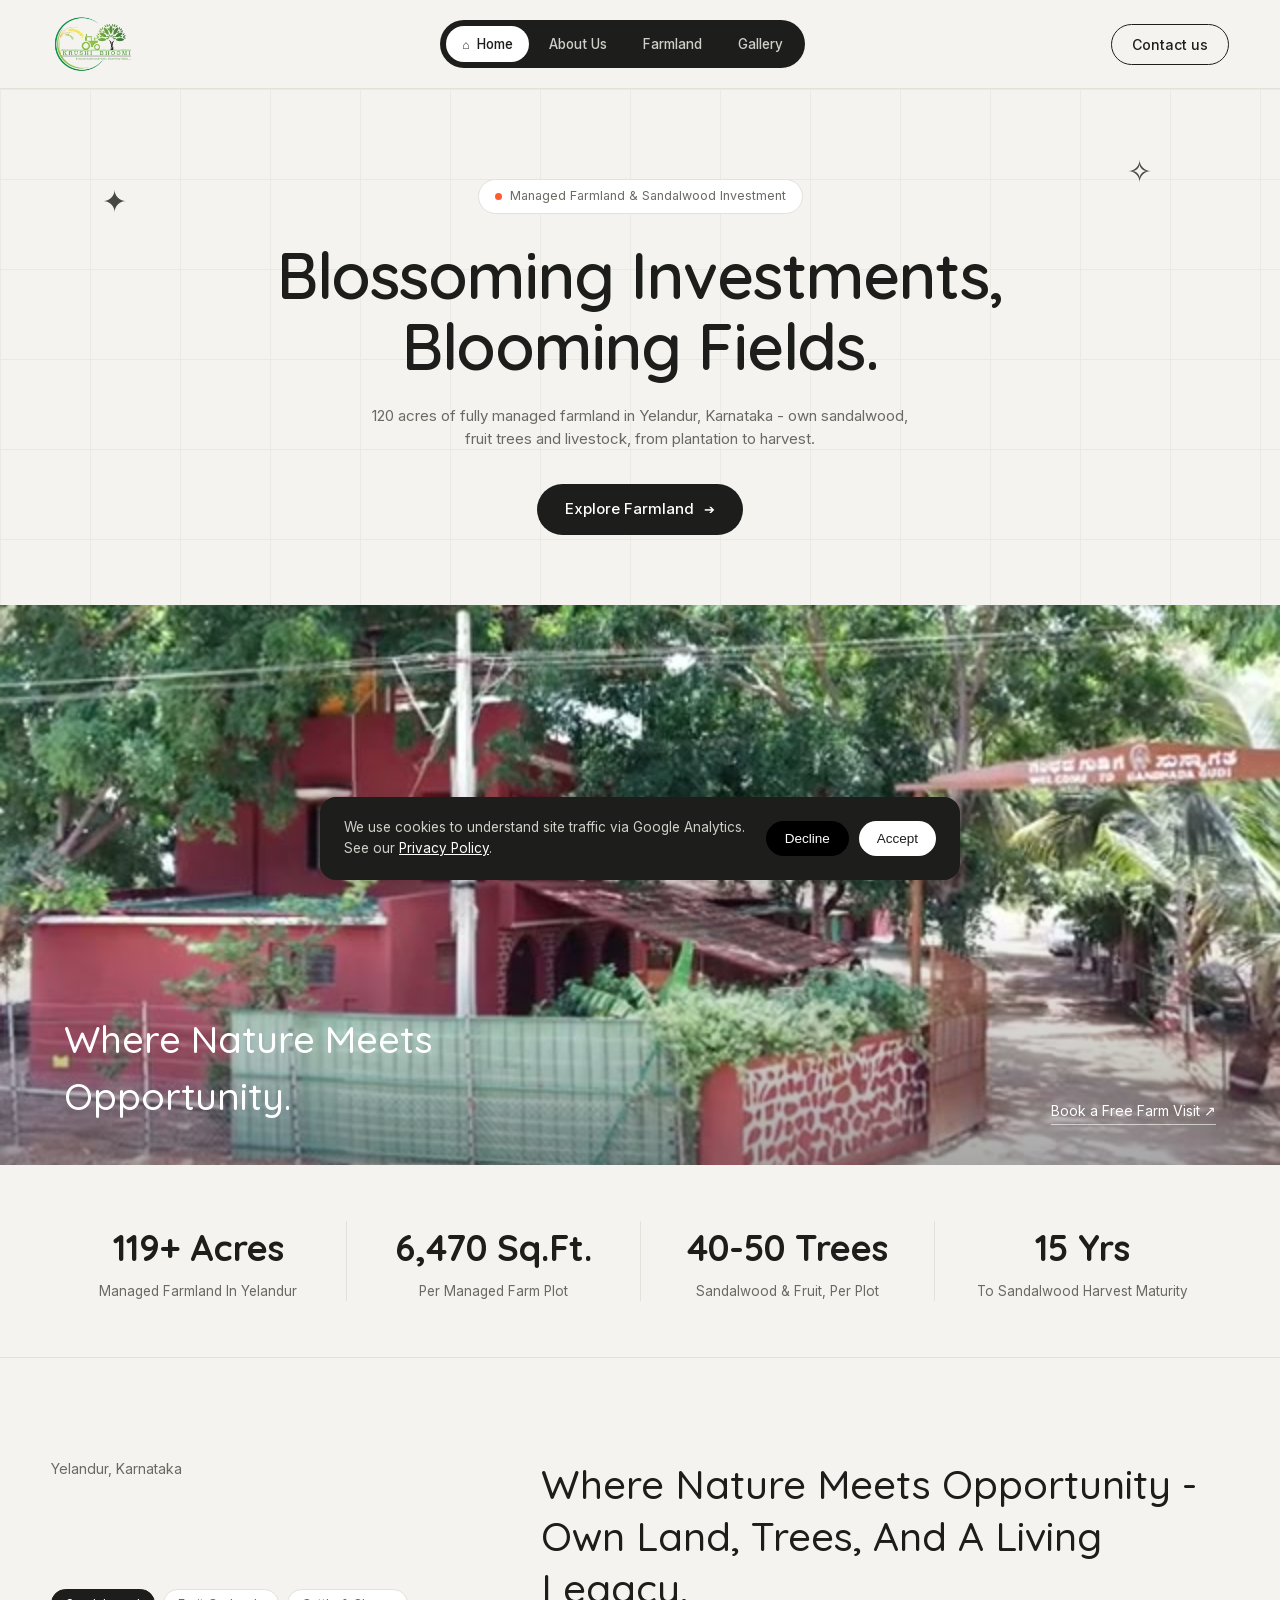
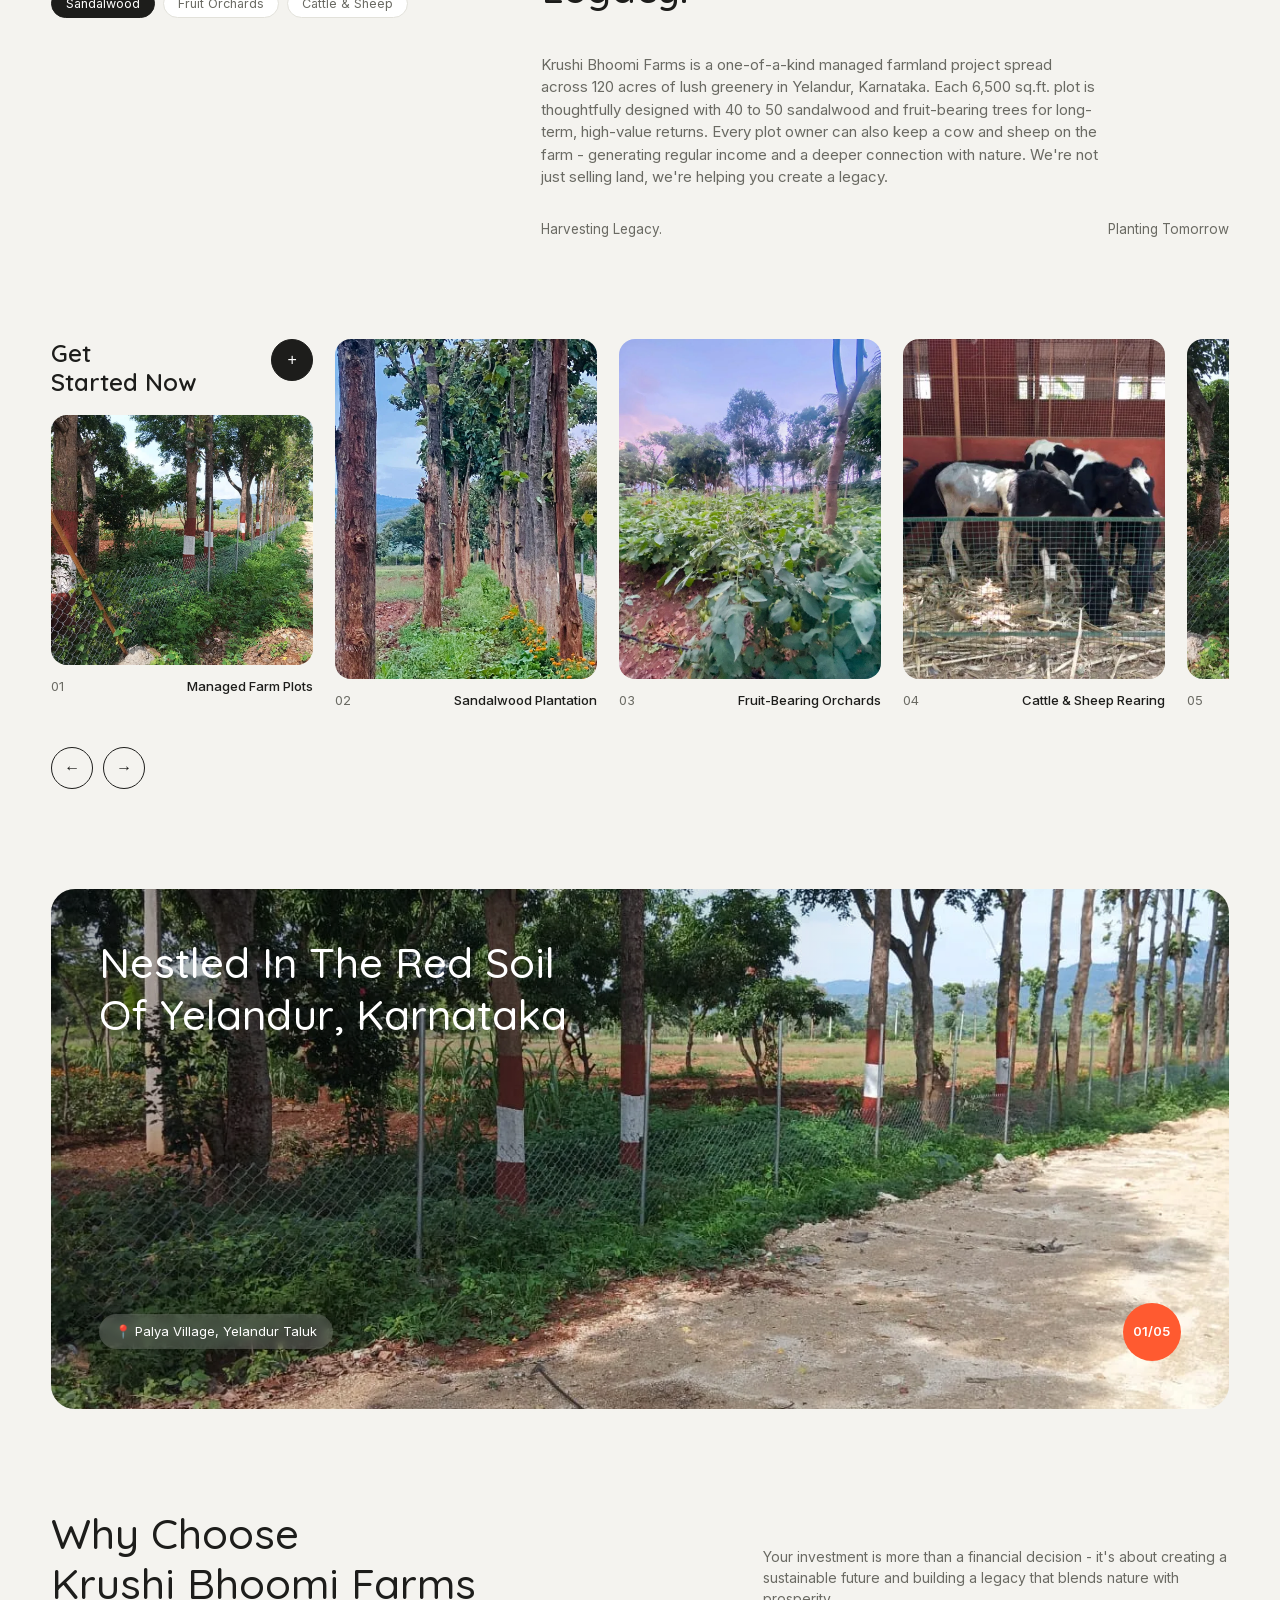
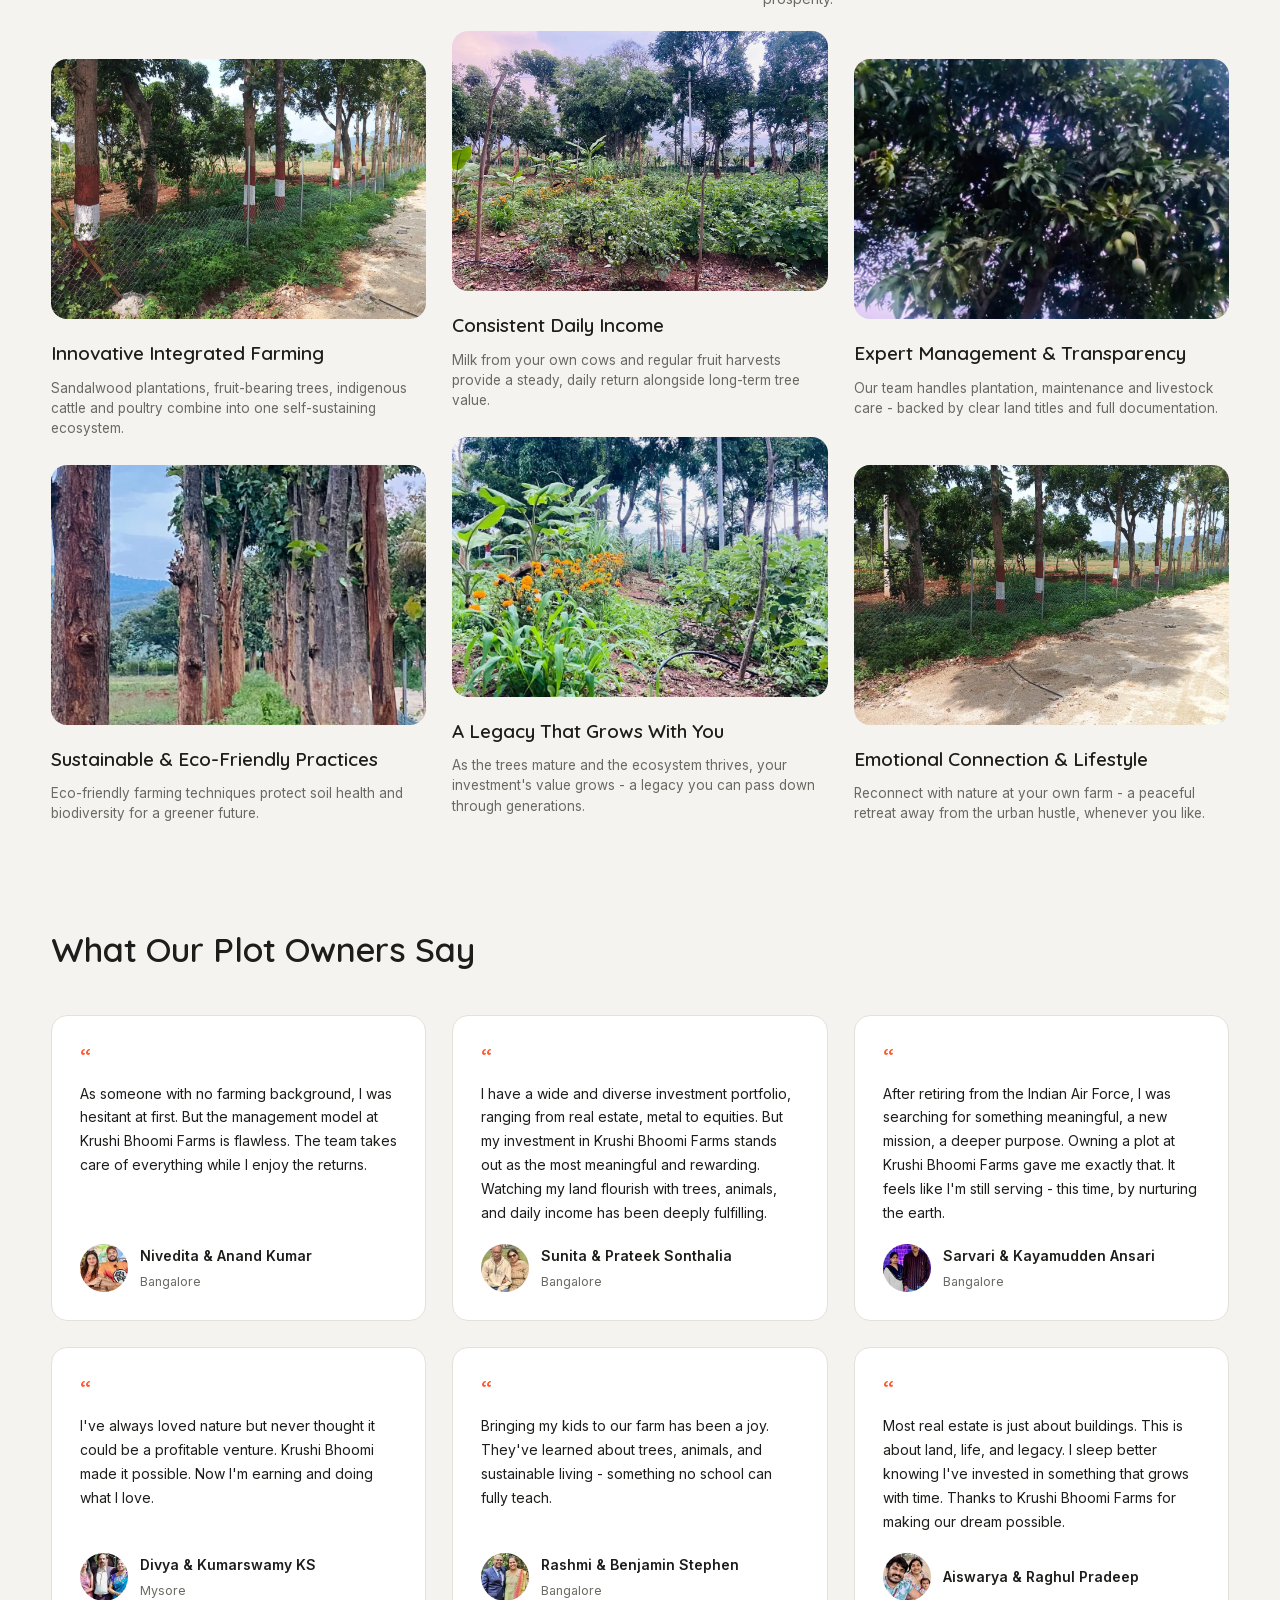
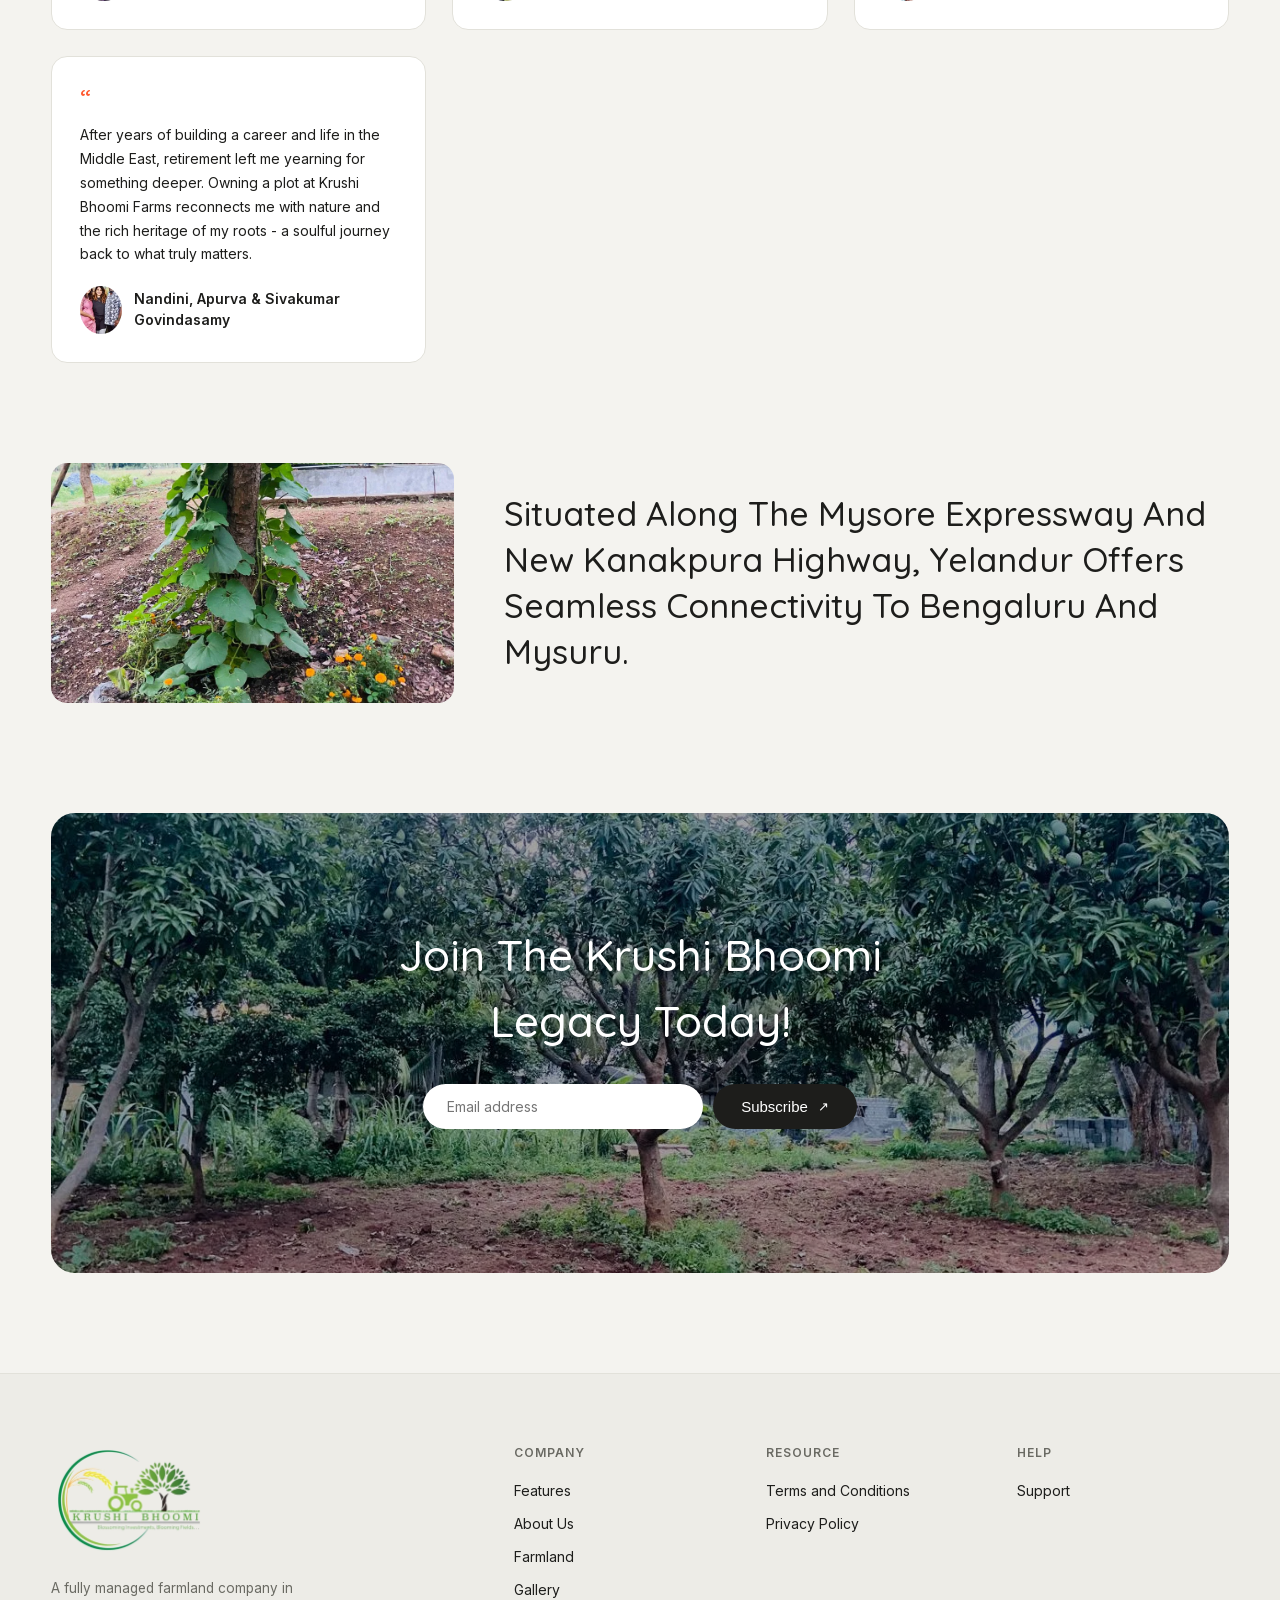
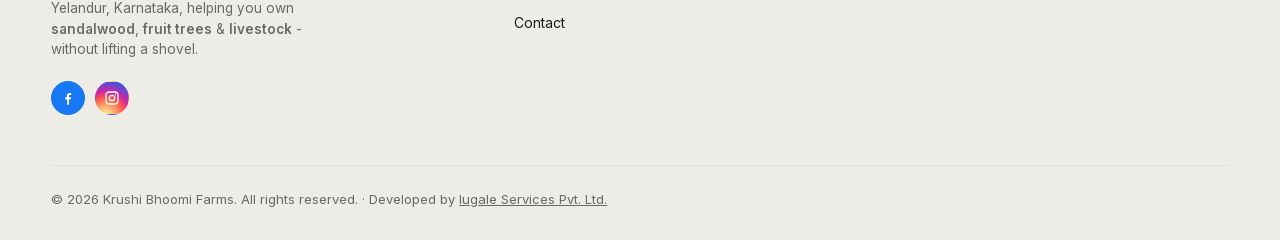
==== commit f2dcd6f4: "Use outlined phone icon" ====
--- a/index.html
+++ b/index.html
@@ -102,7 +102,11 @@
         <a href="contact" class="btn-outline">Contact us</a>
       </div>
 
-      <a href="contact" class="mobile-contact-link" aria-label="Contact us">☎</a>
+      <a href="contact" class="mobile-contact-link" aria-label="Contact us">
+        <svg aria-hidden="true" viewBox="0 0 24 24" focusable="false">
+          <path d="M6.62 10.79c1.44 2.83 3.76 5.15 6.59 6.59l2.2-2.2c.31-.31.76-.42 1.17-.28 1.29.43 2.67.66 4.08.66.63 0 1.14.51 1.14 1.14v3.5c0 .63-.51 1.14-1.14 1.14C10.5 21.34 2.66 13.5 2.66 3.34c0-.63.51-1.14 1.14-1.14h3.5c.63 0 1.14.51 1.14 1.14 0 1.41.23 2.79.66 4.08.13.41.03.86-.28 1.17l-2.2 2.2z" />
+        </svg>
+      </a>
 
       <button class="nav-toggle" id="navToggle" aria-label="Toggle menu" aria-expanded="false" aria-controls="mainNav">☰</button>
     </div>
--- a/style.css
+++ b/style.css
@@ -164,6 +164,12 @@
 
 .mobile-contact-link {
   display: none;
+}
+.mobile-contact-link svg {
+  display: block;
+  width: 22px;
+  height: 22px;
+  fill: currentColor;
 }
 
 .nav-toggle {
@@ -743,13 +749,11 @@
     width: 46px;
     height: 46px;
     border-radius: 50%;
-    border: 1px solid var(--dark);
+    border: 2px solid #050505;
     color: var(--dark);
     background: #fff;
-    font-size: 20px;
     line-height: 1;
     flex-shrink: 0;
-    box-shadow: 0 10px 20px rgba(29,29,27,.10);
   }
   .nav-toggle {
     display: inline-flex;
@@ -829,7 +833,11 @@
     height: 40px;
   }
   .mobile-contact-link {
-    font-size: 18px;
+    border-width: 2px;
+  }
+  .mobile-contact-link svg {
+    width: 20px;
+    height: 20px;
   }
   .nav-toggle {
     font-size: 0;
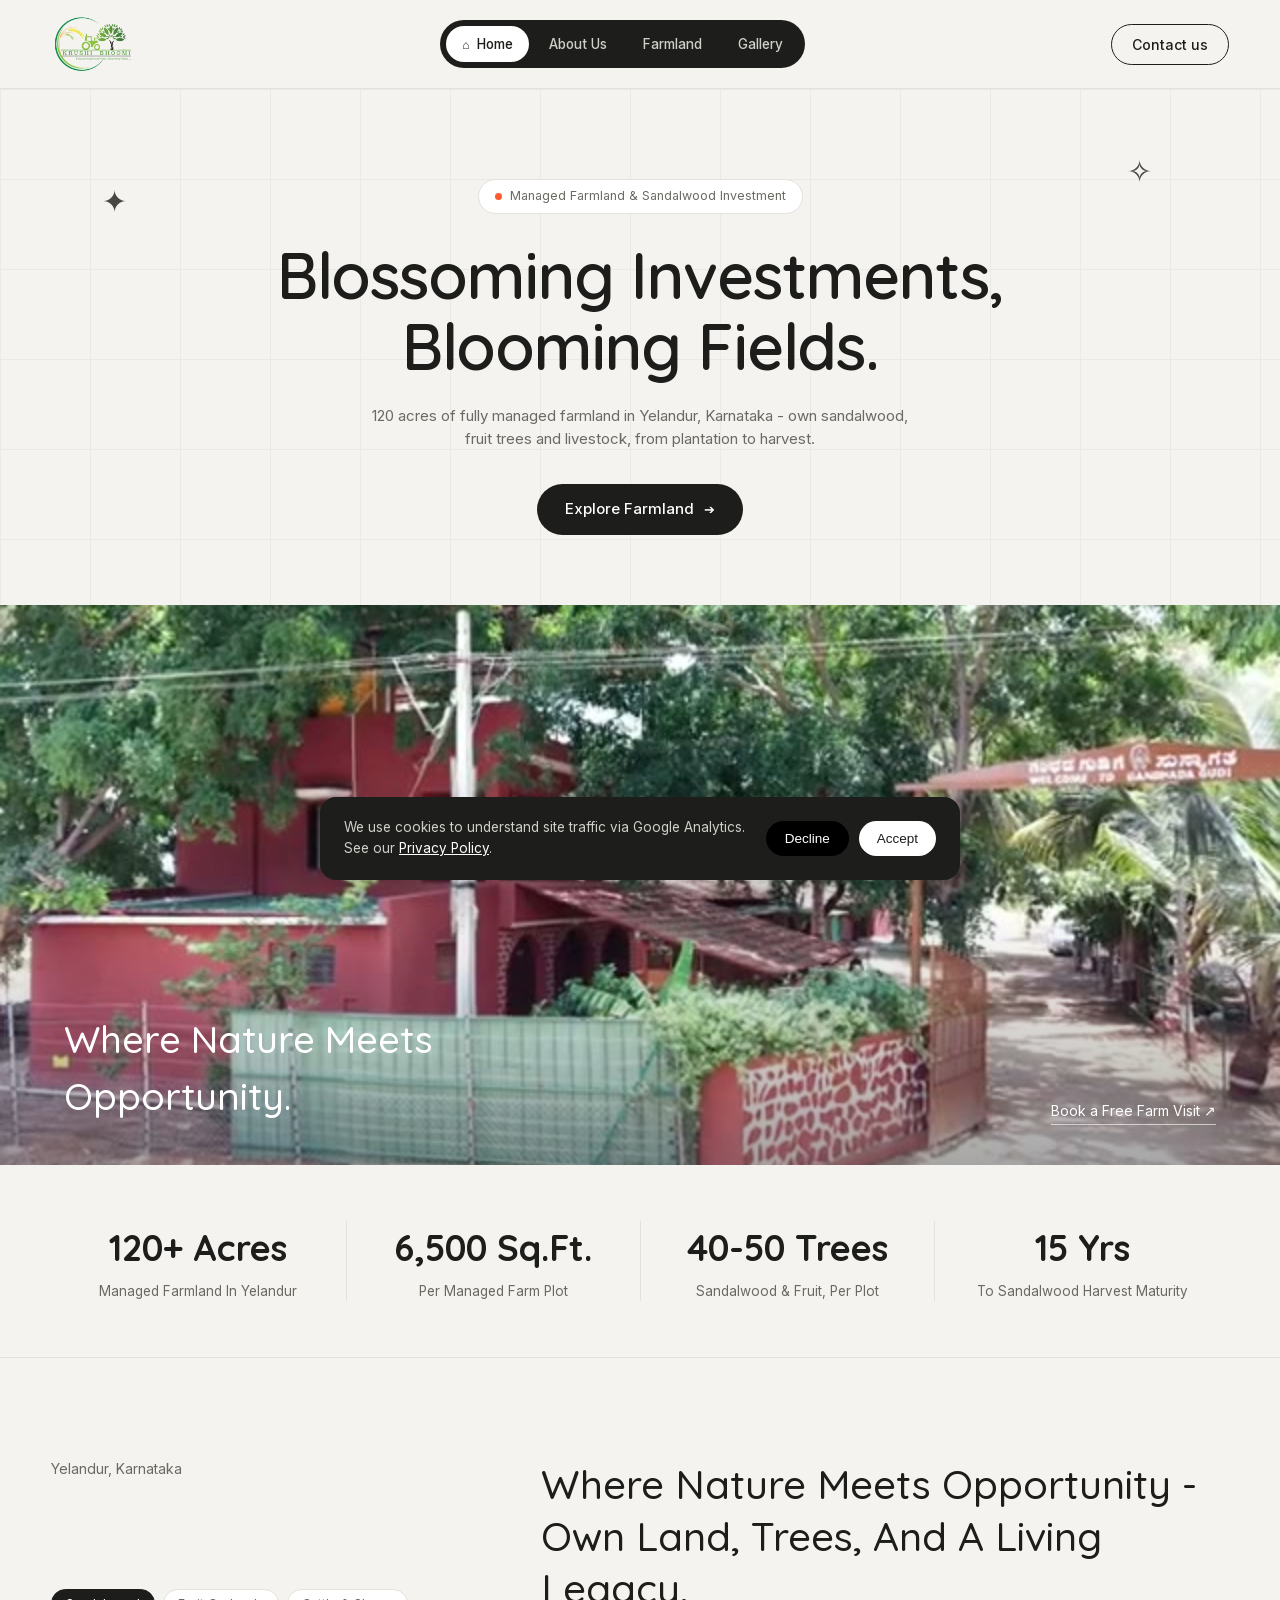
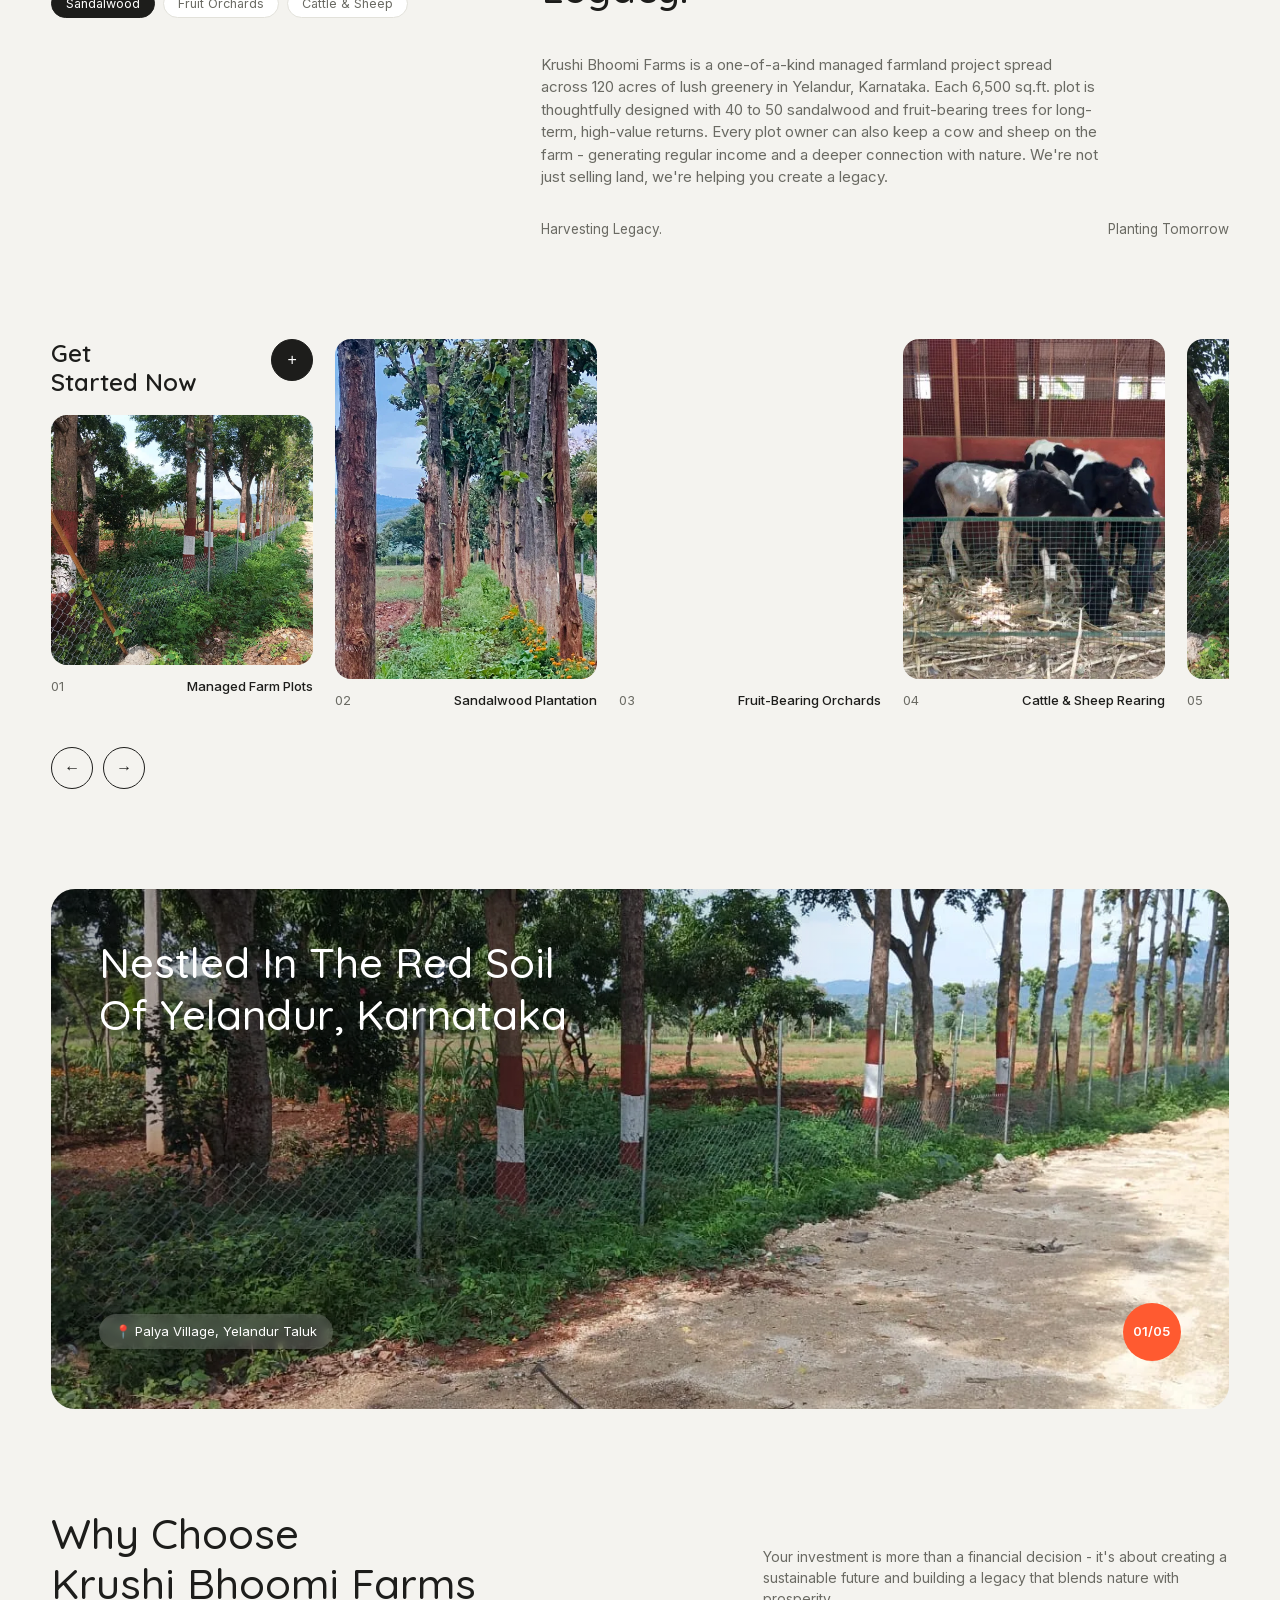
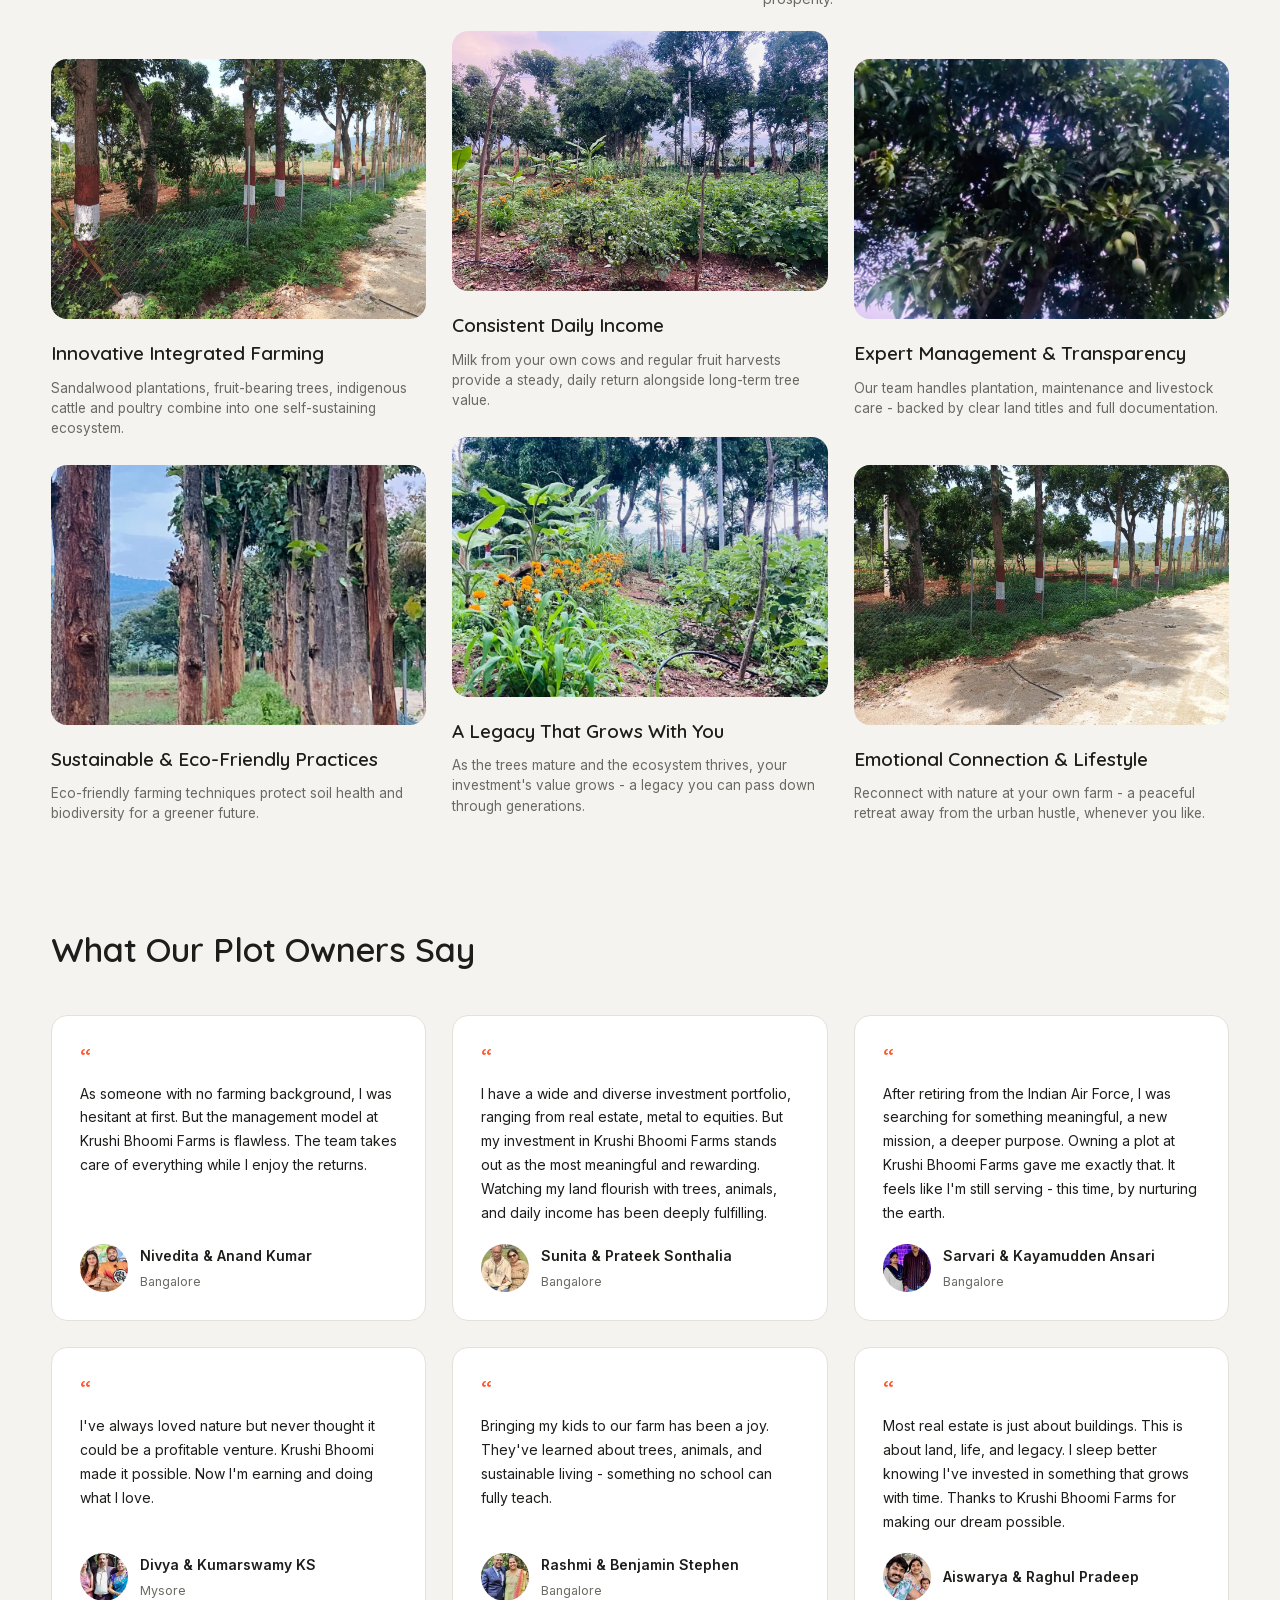
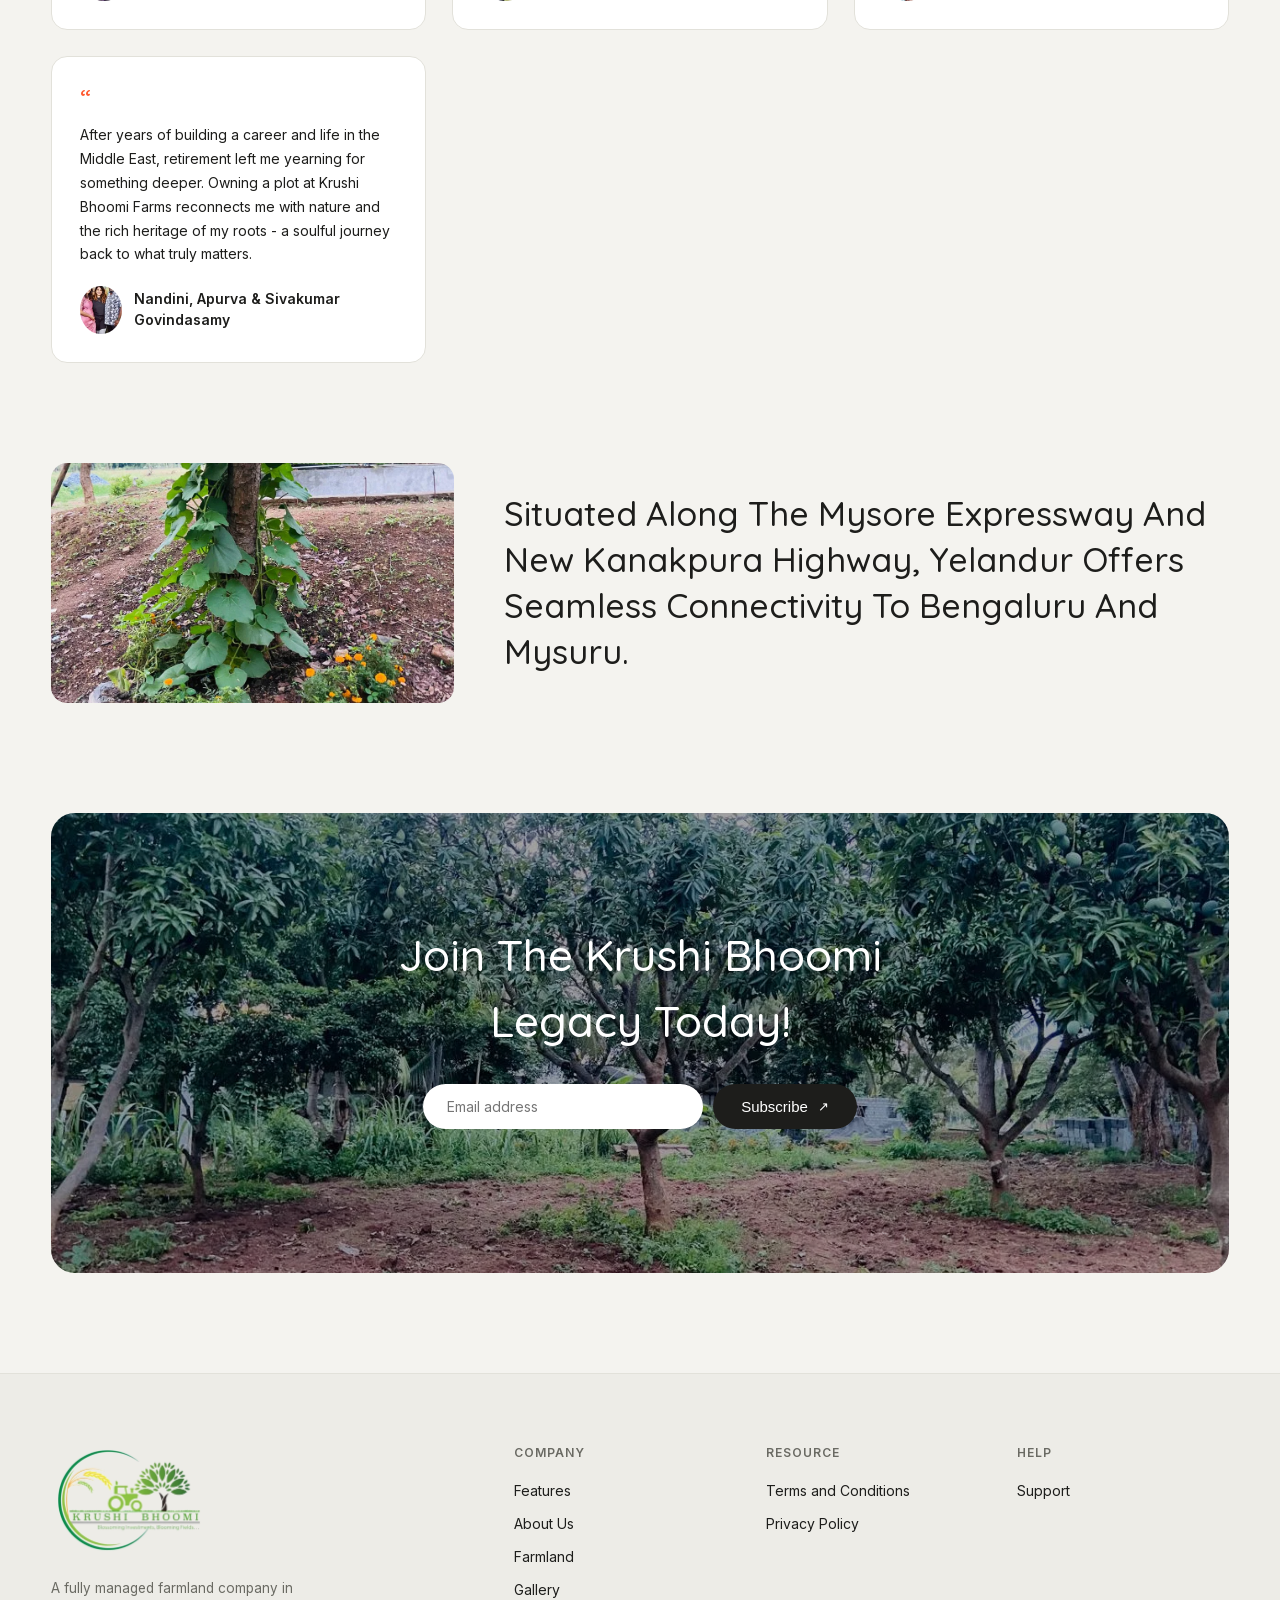
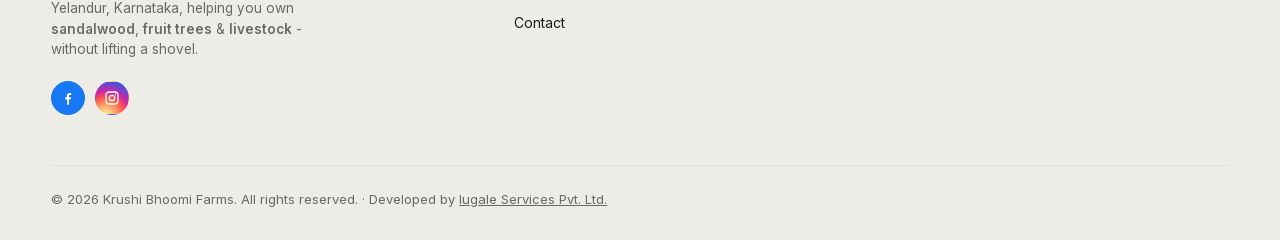
==== commit 8b380d68: "Bust frontend cache" ====
--- a/index.html
+++ b/index.html
@@ -4,7 +4,7 @@
   <meta charset="UTF-8" />
   <meta name="viewport" content="width=device-width, initial-scale=1.0" />
   <title>Farmland Investment in Yelandur | Krushi Bhoomi Farms</title>
-  <link rel="stylesheet" href="style.css" />
+  <link rel="stylesheet" href="style.css?v=20260716-1" />
   <link rel="icon" href="favicon.ico" sizes="any" />
   <link rel="icon" type="image/png" sizes="32x32" href="assets/images/logo/favicon-32.png" />
   <link rel="icon" type="image/png" sizes="16x16" href="assets/images/logo/favicon-16.png" />
@@ -463,6 +463,6 @@
     </div>
   </footer>
 
-  <script src="script.js"></script>
+  <script src="script.js?v=20260716-1"></script>
 </body>
 </html>
--- a/style.css
+++ b/style.css
@@ -166,10 +166,19 @@
   display: none;
 }
 .mobile-contact-link svg {
+  display: none;
+  width: 22px;
+  height: 22px;
+  fill: currentColor;
+}
+.mobile-contact-link::before {
+  content: "";
   display: block;
   width: 22px;
   height: 22px;
-  fill: currentColor;
+  background: currentColor;
+  -webkit-mask: url("data:image/svg+xml,%3Csvg%20viewBox%3D%270%200%2024%2024%27%20xmlns%3D%27http%3A//www.w3.org/2000/svg%27%3E%3Cpath%20d%3D%27M6.62%2010.79c1.44%202.83%203.76%205.15%206.59%206.59l2.2-2.2c.31-.31.76-.42%201.17-.28%201.29.43%202.67.66%204.08.66.63%200%201.14.51%201.14%201.14v3.5c0%20.63-.51%201.14-1.14%201.14C10.5%2021.34%202.66%2013.5%202.66%203.34c0-.63.51-1.14%201.14-1.14h3.5c.63%200%201.14.51%201.14%201.14%200%201.41.23%202.79.66%204.08.13.41.03.86-.28%201.17l-2.2%202.2z%27/%3E%3C/svg%3E") center / contain no-repeat;
+  mask: url("data:image/svg+xml,%3Csvg%20viewBox%3D%270%200%2024%2024%27%20xmlns%3D%27http%3A//www.w3.org/2000/svg%27%3E%3Cpath%20d%3D%27M6.62%2010.79c1.44%202.83%203.76%205.15%206.59%206.59l2.2-2.2c.31-.31.76-.42%201.17-.28%201.29.43%202.67.66%204.08.66.63%200%201.14.51%201.14%201.14v3.5c0%20.63-.51%201.14-1.14%201.14C10.5%2021.34%202.66%2013.5%202.66%203.34c0-.63.51-1.14%201.14-1.14h3.5c.63%200%201.14.51%201.14%201.14%200%201.41.23%202.79.66%204.08.13.41.03.86-.28%201.17l-2.2%202.2z%27/%3E%3C/svg%3E") center / contain no-repeat;
 }
 
 .nav-toggle {
@@ -692,28 +701,28 @@
 /* ============ Responsive ============ */
 @media (max-width: 960px) {
   .site-header {
-    padding: 8px 0;
+    padding: 6px 0;
   }
   .header-inner {
     gap: 10px;
-    min-height: 54px;
+    min-height: 48px;
     flex-wrap: nowrap;
   }
   .site-header .logo {
-    flex: 0 1 150px;
+    flex: 0 1 130px;
     min-width: 0;
     overflow: hidden;
   }
   .site-header .logo picture {
     display: block;
     width: auto;
-    max-width: 150px !important;
+    max-width: 130px !important;
   }
   .site-header .logo img {
     display: block;
     width: auto !important;
-    max-width: 150px !important;
-    max-height: 56px !important;
+    max-width: 130px !important;
+    max-height: 48px !important;
     height: auto !important;
   }
   .main-nav {
@@ -746,12 +755,13 @@
     align-items: center;
     justify-content: center;
     margin-left: auto;
-    width: 46px;
-    height: 46px;
+    width: 42px;
+    height: 42px;
     border-radius: 50%;
-    border: 2px solid #050505;
+    border: 0;
     color: var(--dark);
-    background: #fff;
+    background: transparent;
+    font-size: 0 !important;
     line-height: 1;
     flex-shrink: 0;
   }
@@ -759,8 +769,8 @@
     display: inline-flex;
     align-items: center;
     justify-content: center;
-    width: 46px;
-    height: 46px;
+    width: 42px;
+    height: 42px;
     border-radius: 50%;
     border: 1px solid var(--dark);
     background: var(--dark);
@@ -776,13 +786,23 @@
 
   /* Hide the standalone header CTA on mobile */
   .site-header .header-actions,
-  .site-header .header-actions .btn-outline { display: none !important; }
+  .site-header .header-actions .btn-outline,
+  .site-header .header-inner > .header-actions,
+  .site-header .header-inner > .header-actions .btn-outline {
+    display: none !important;
+    visibility: hidden !important;
+    width: 0 !important;
+    height: 0 !important;
+    margin: 0 !important;
+    padding: 0 !important;
+    overflow: hidden !important;
+  }
 
   /* Smaller logo on mobile, in both header and footer */
   .site-header .logo-full {
     width: auto !important;
-    max-width: 150px !important;
-    max-height: 56px !important;
+    max-width: 130px !important;
+    max-height: 48px !important;
     height: auto !important;
   }
   .footer-brand .logo-full { height: 64px; }
@@ -801,22 +821,22 @@
     width: min(100%, calc(100% - 28px));
   }
   .site-header {
-    padding: 6px 0;
+    padding: 4px 0;
   }
   .header-inner {
-    min-height: 48px;
+    min-height: 42px;
   }
   .site-header .logo {
-    flex: 0 1 118px;
+    flex: 0 1 92px;
   }
   .site-header .logo picture {
-    max-width: 118px !important;
+    max-width: 92px !important;
   }
   .site-header .logo img,
   .site-header .logo-full {
     width: auto !important;
-    max-width: 118px !important;
-    max-height: 46px !important;
+    max-width: 92px !important;
+    max-height: 38px !important;
     height: auto !important;
   }
   .main-nav {
@@ -829,15 +849,16 @@
   }
   .mobile-contact-link,
   .nav-toggle {
-    width: 40px;
-    height: 40px;
+    width: 36px;
+    height: 36px;
   }
   .mobile-contact-link {
-    border-width: 2px;
-  }
+    border-width: 0;
+  }
+  .mobile-contact-link::before,
   .mobile-contact-link svg {
-    width: 20px;
-    height: 20px;
+    width: 18px;
+    height: 18px;
   }
   .nav-toggle {
     font-size: 0;
@@ -845,7 +866,7 @@
   }
   .nav-toggle::before {
     content: "☰";
-    font-size: 18px;
+    font-size: 16px;
     line-height: 1;
   }
   .stats-grid { grid-template-columns: 1fr; }
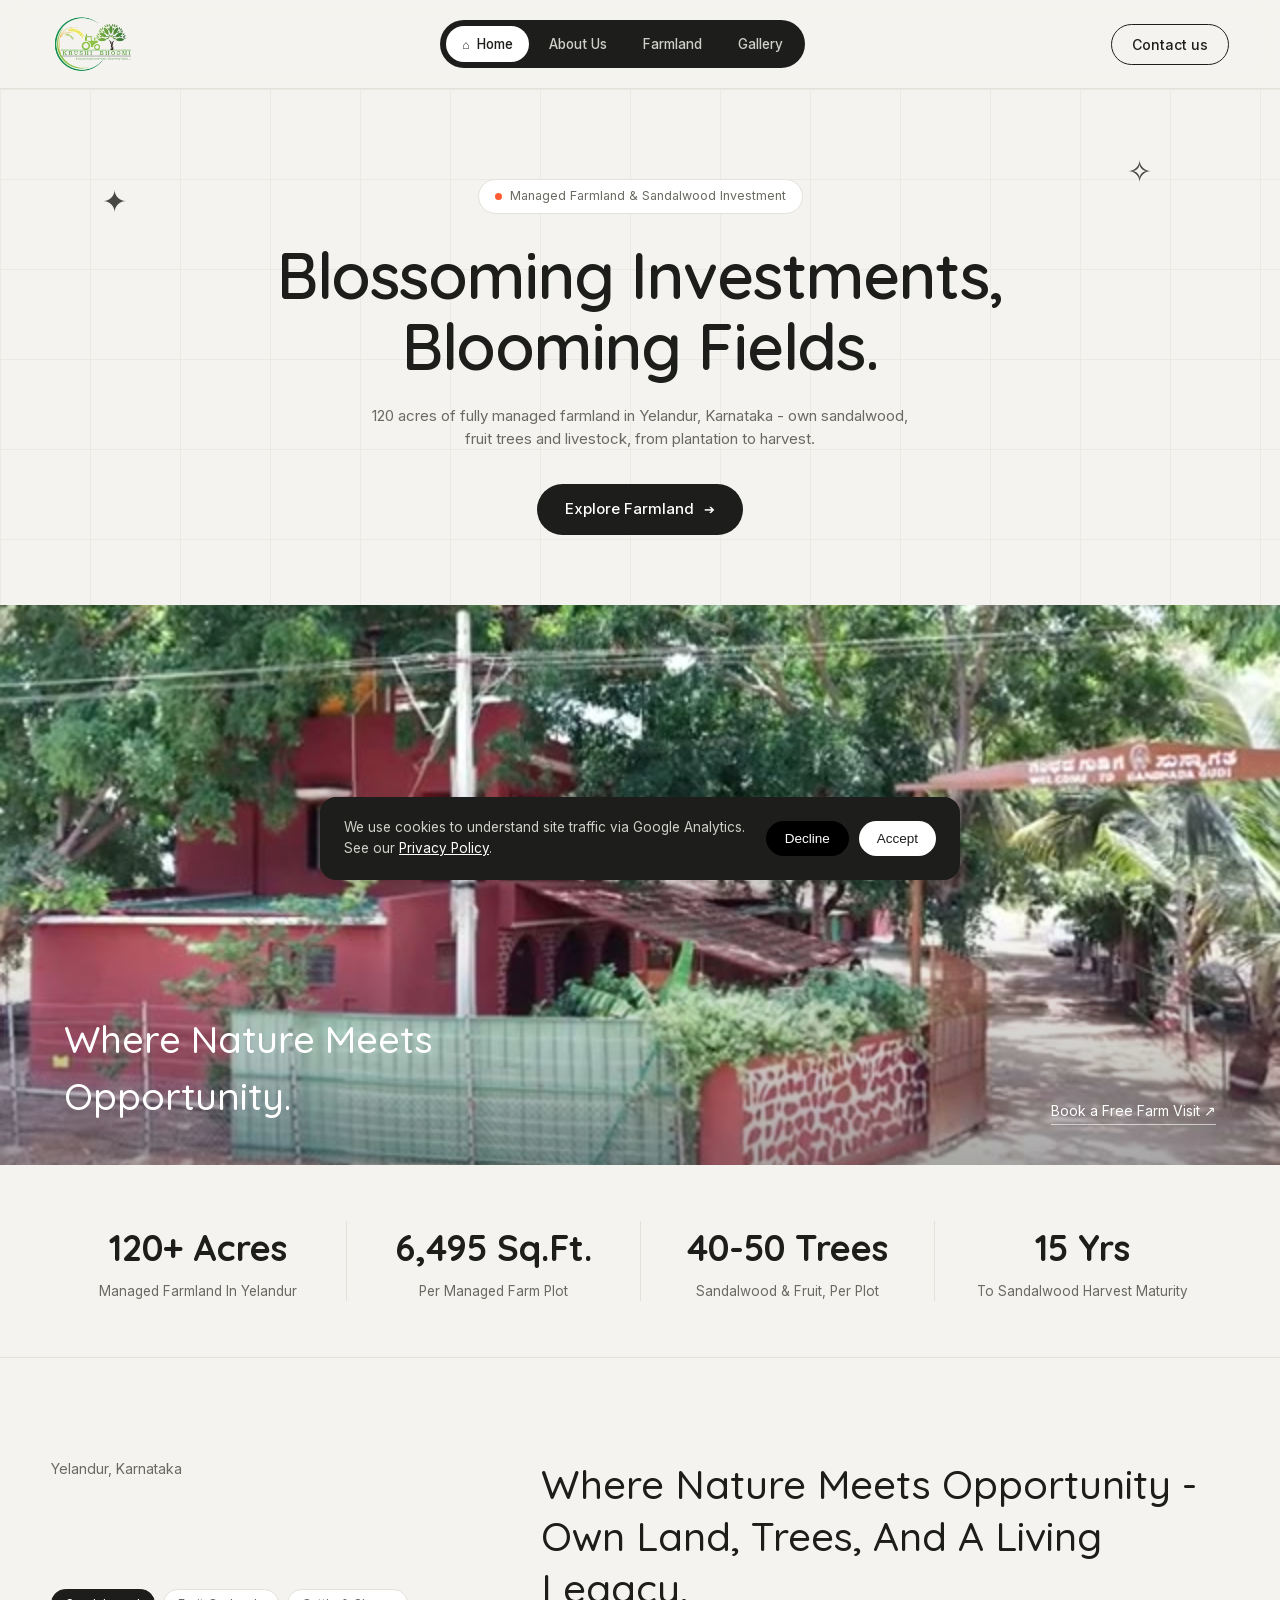
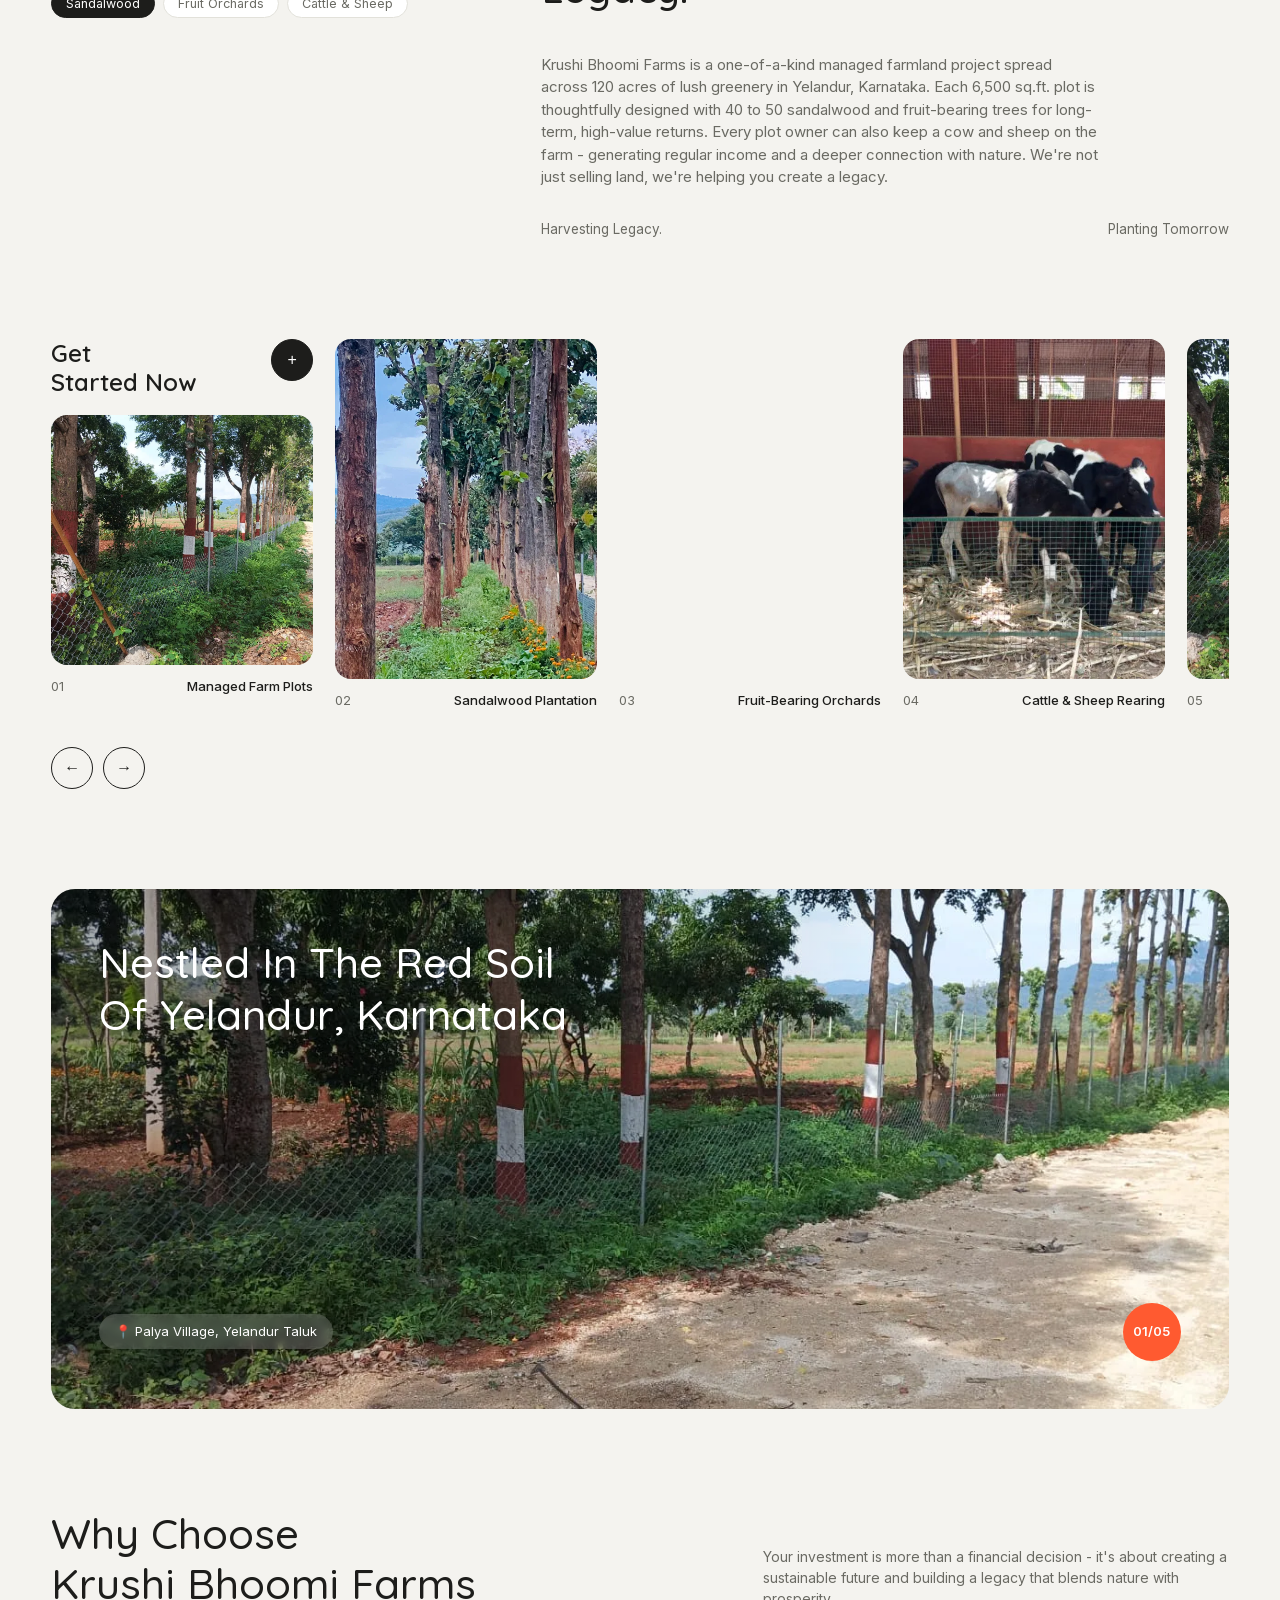
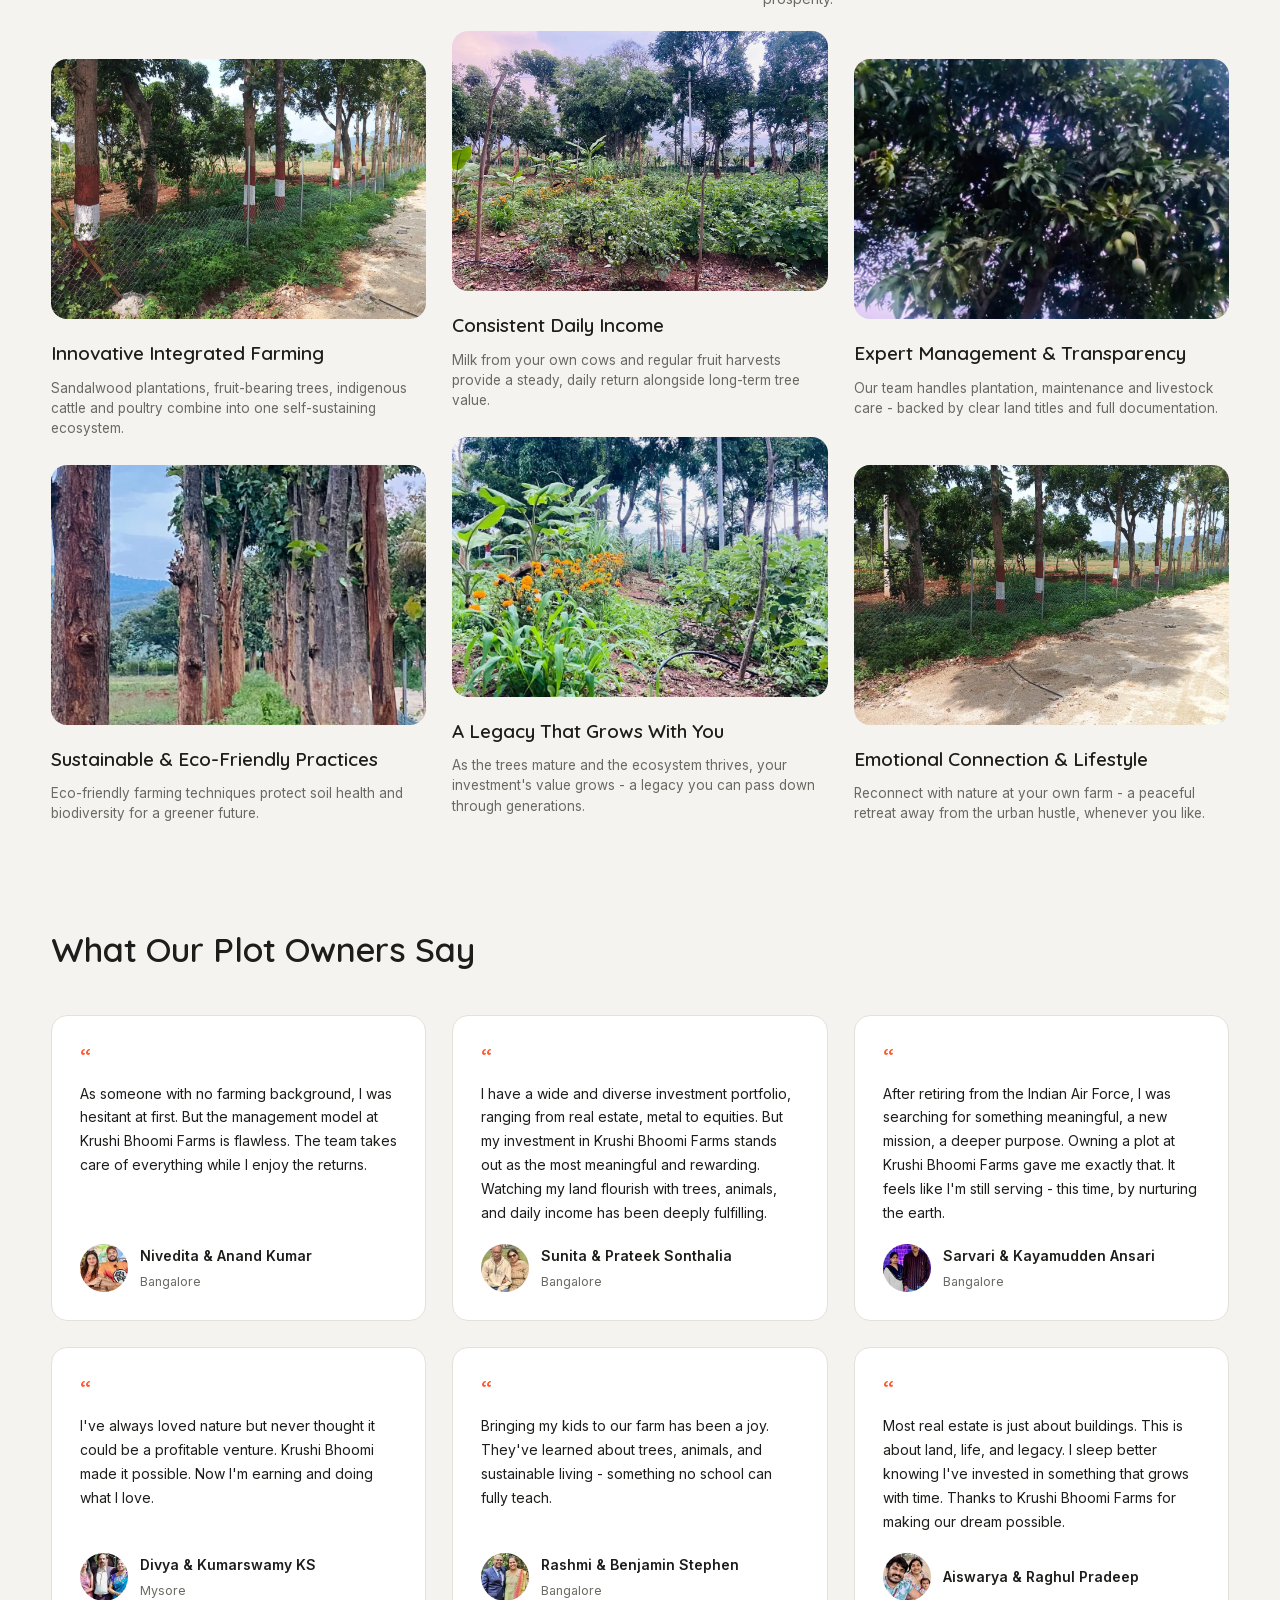
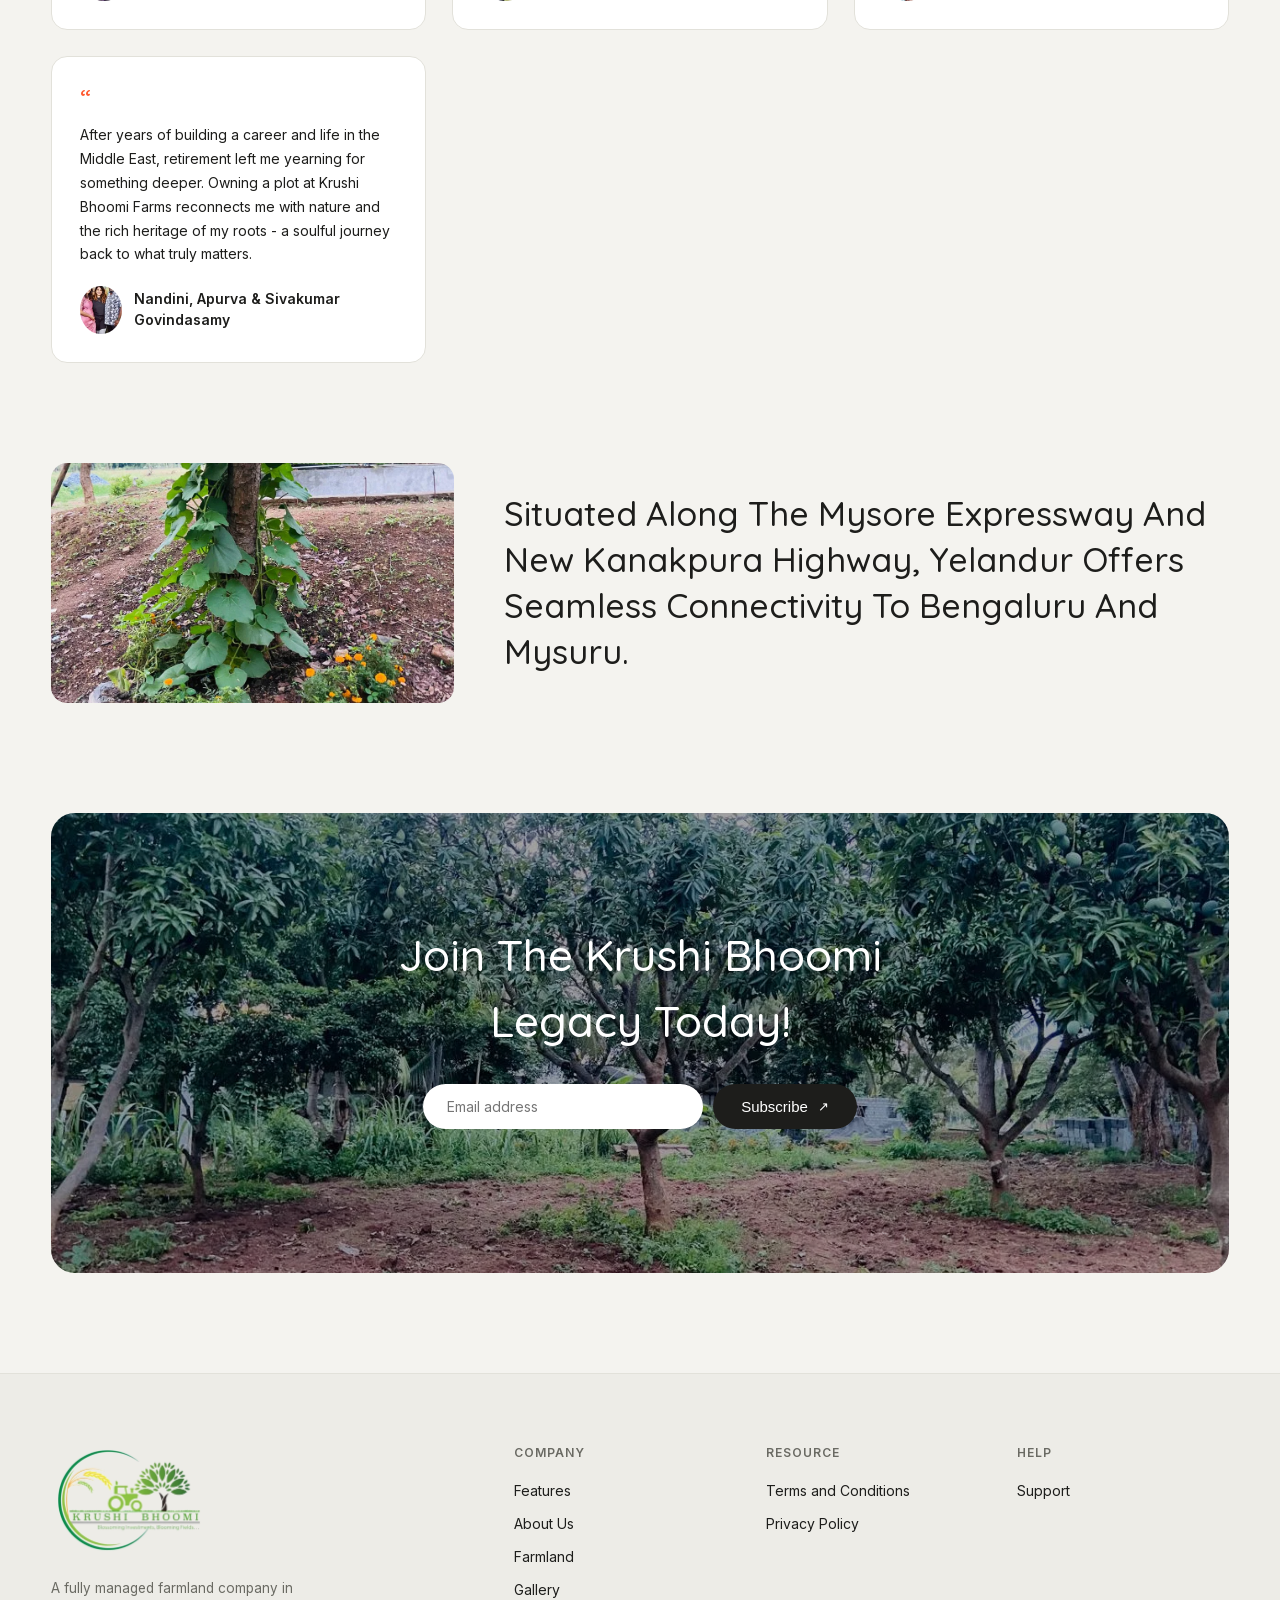
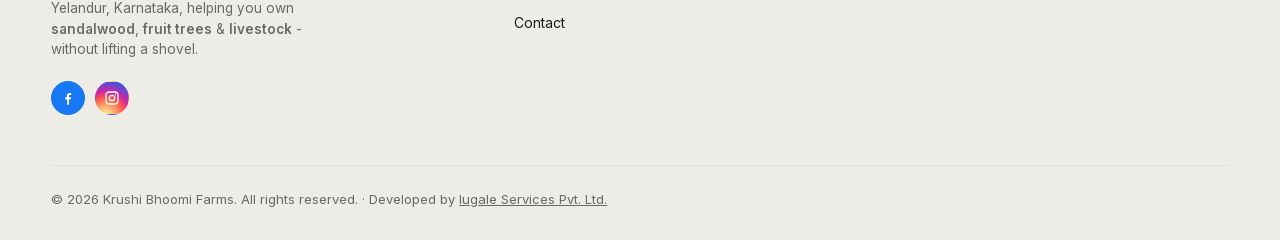
==== commit 819d31af: "Widen mobile header controls" ====
--- a/index.html
+++ b/index.html
@@ -4,7 +4,7 @@
   <meta charset="UTF-8" />
   <meta name="viewport" content="width=device-width, initial-scale=1.0" />
   <title>Farmland Investment in Yelandur | Krushi Bhoomi Farms</title>
-  <link rel="stylesheet" href="style.css?v=20260716-1" />
+  <link rel="stylesheet" href="style.css?v=20260716-2" />
   <link rel="icon" href="favicon.ico" sizes="any" />
   <link rel="icon" type="image/png" sizes="32x32" href="assets/images/logo/favicon-32.png" />
   <link rel="icon" type="image/png" sizes="16x16" href="assets/images/logo/favicon-16.png" />
@@ -463,6 +463,6 @@
     </div>
   </footer>
 
-  <script src="script.js?v=20260716-1"></script>
+  <script src="script.js?v=20260716-2"></script>
 </body>
 </html>
--- a/style.css
+++ b/style.css
@@ -849,7 +849,7 @@
   }
   .mobile-contact-link,
   .nav-toggle {
-    width: 36px;
+    width: 40px;
     height: 36px;
   }
   .mobile-contact-link {
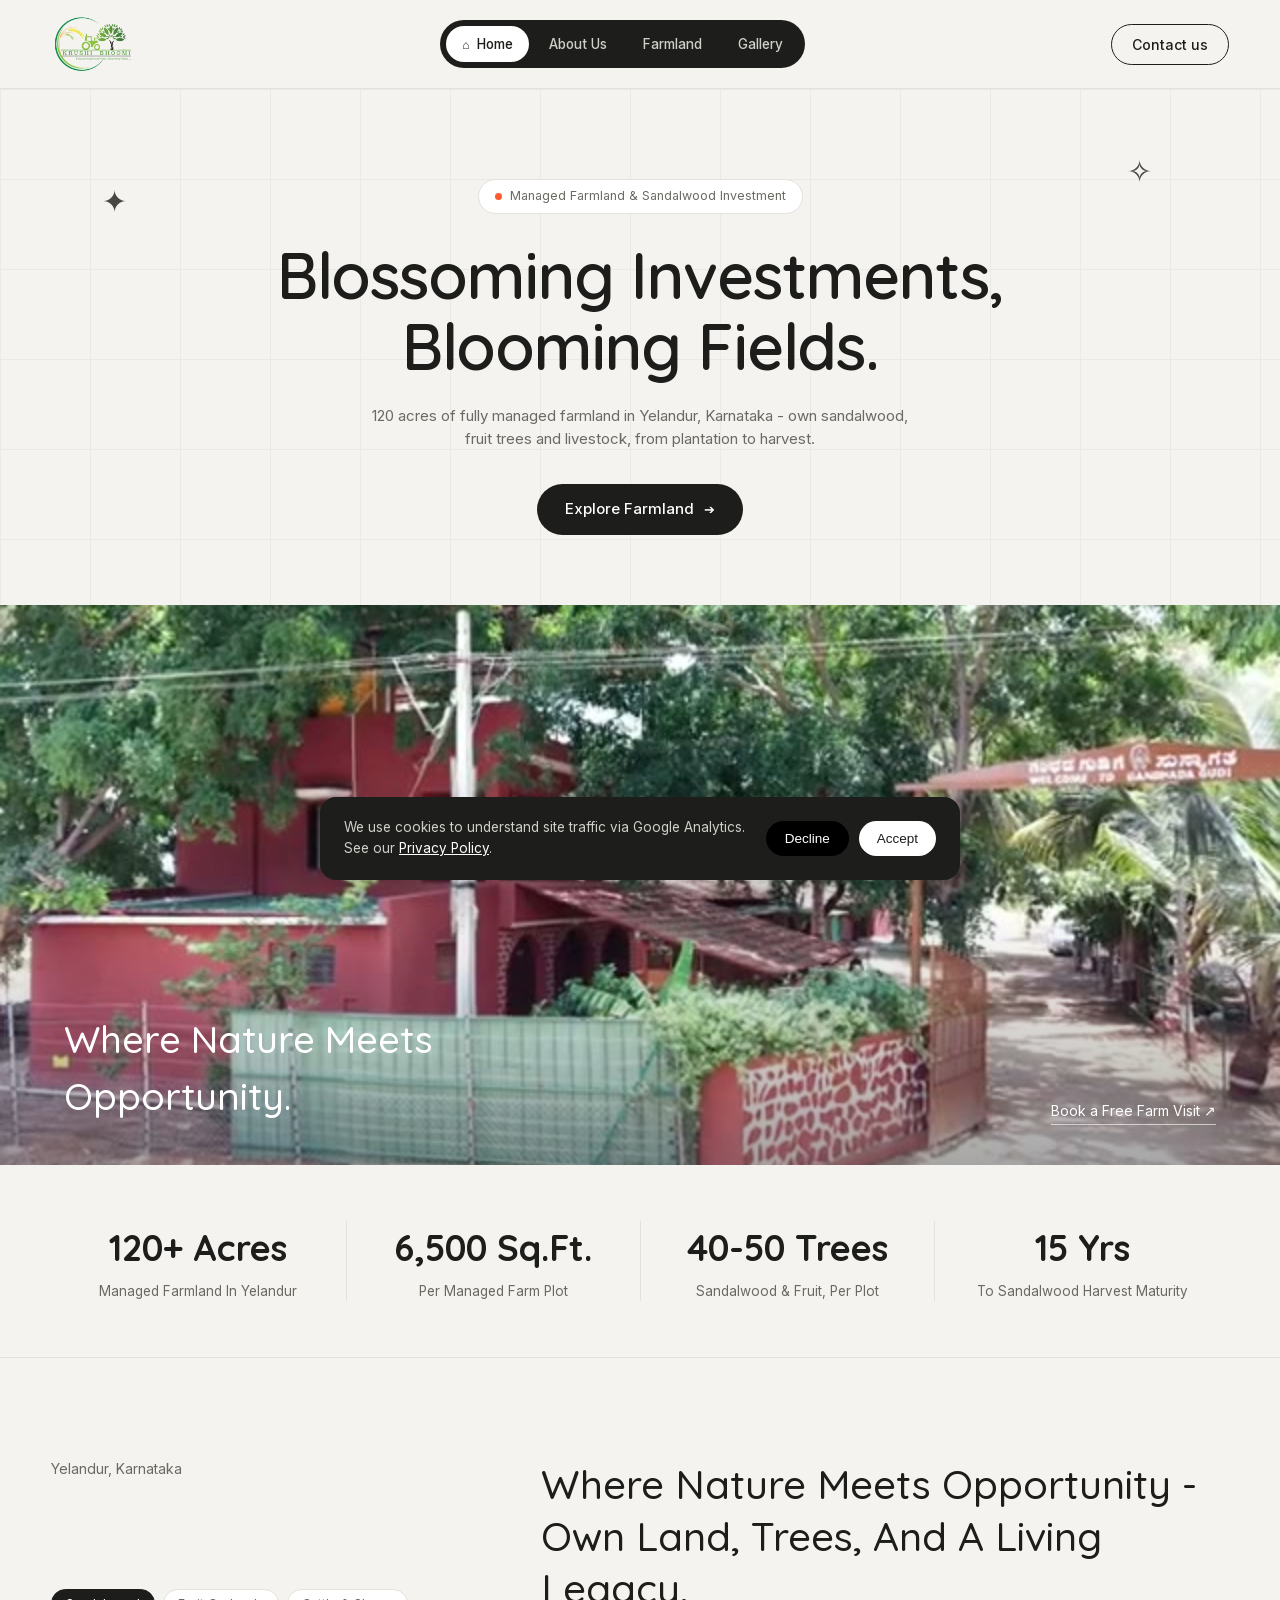
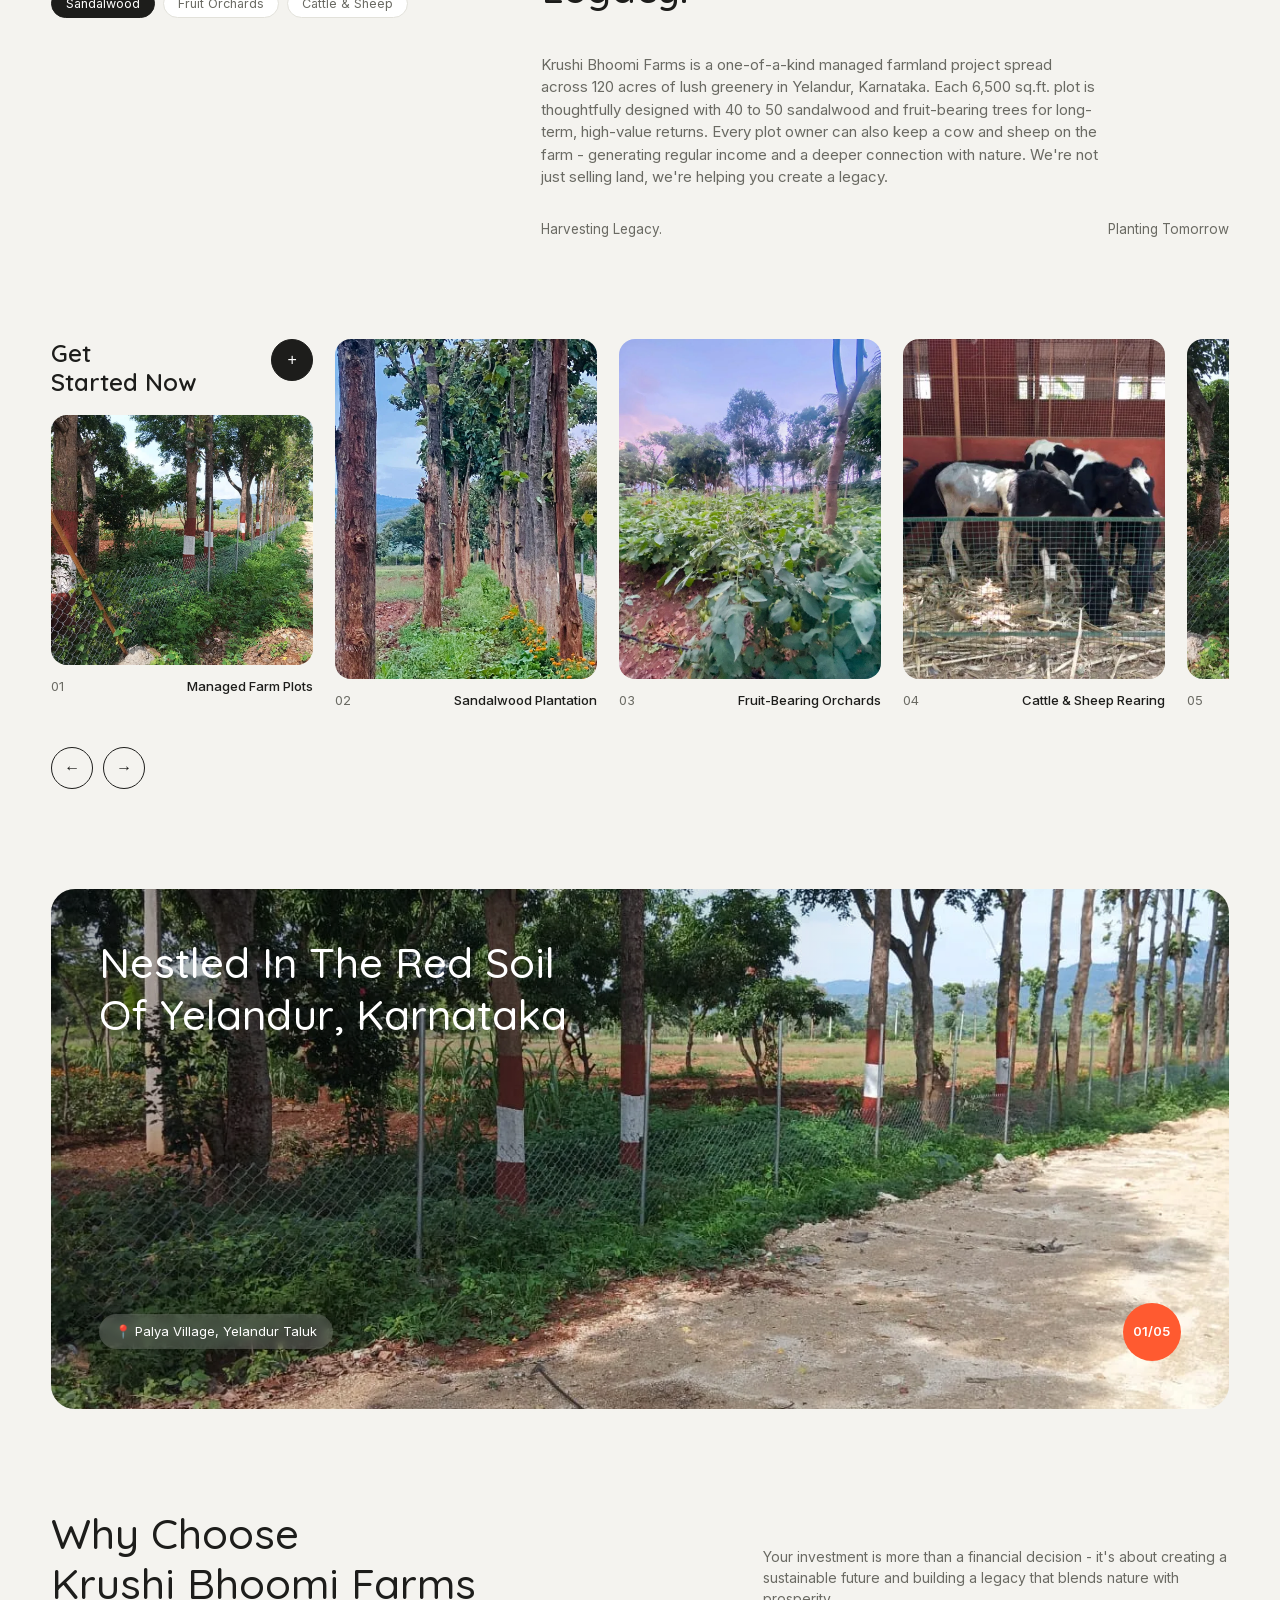
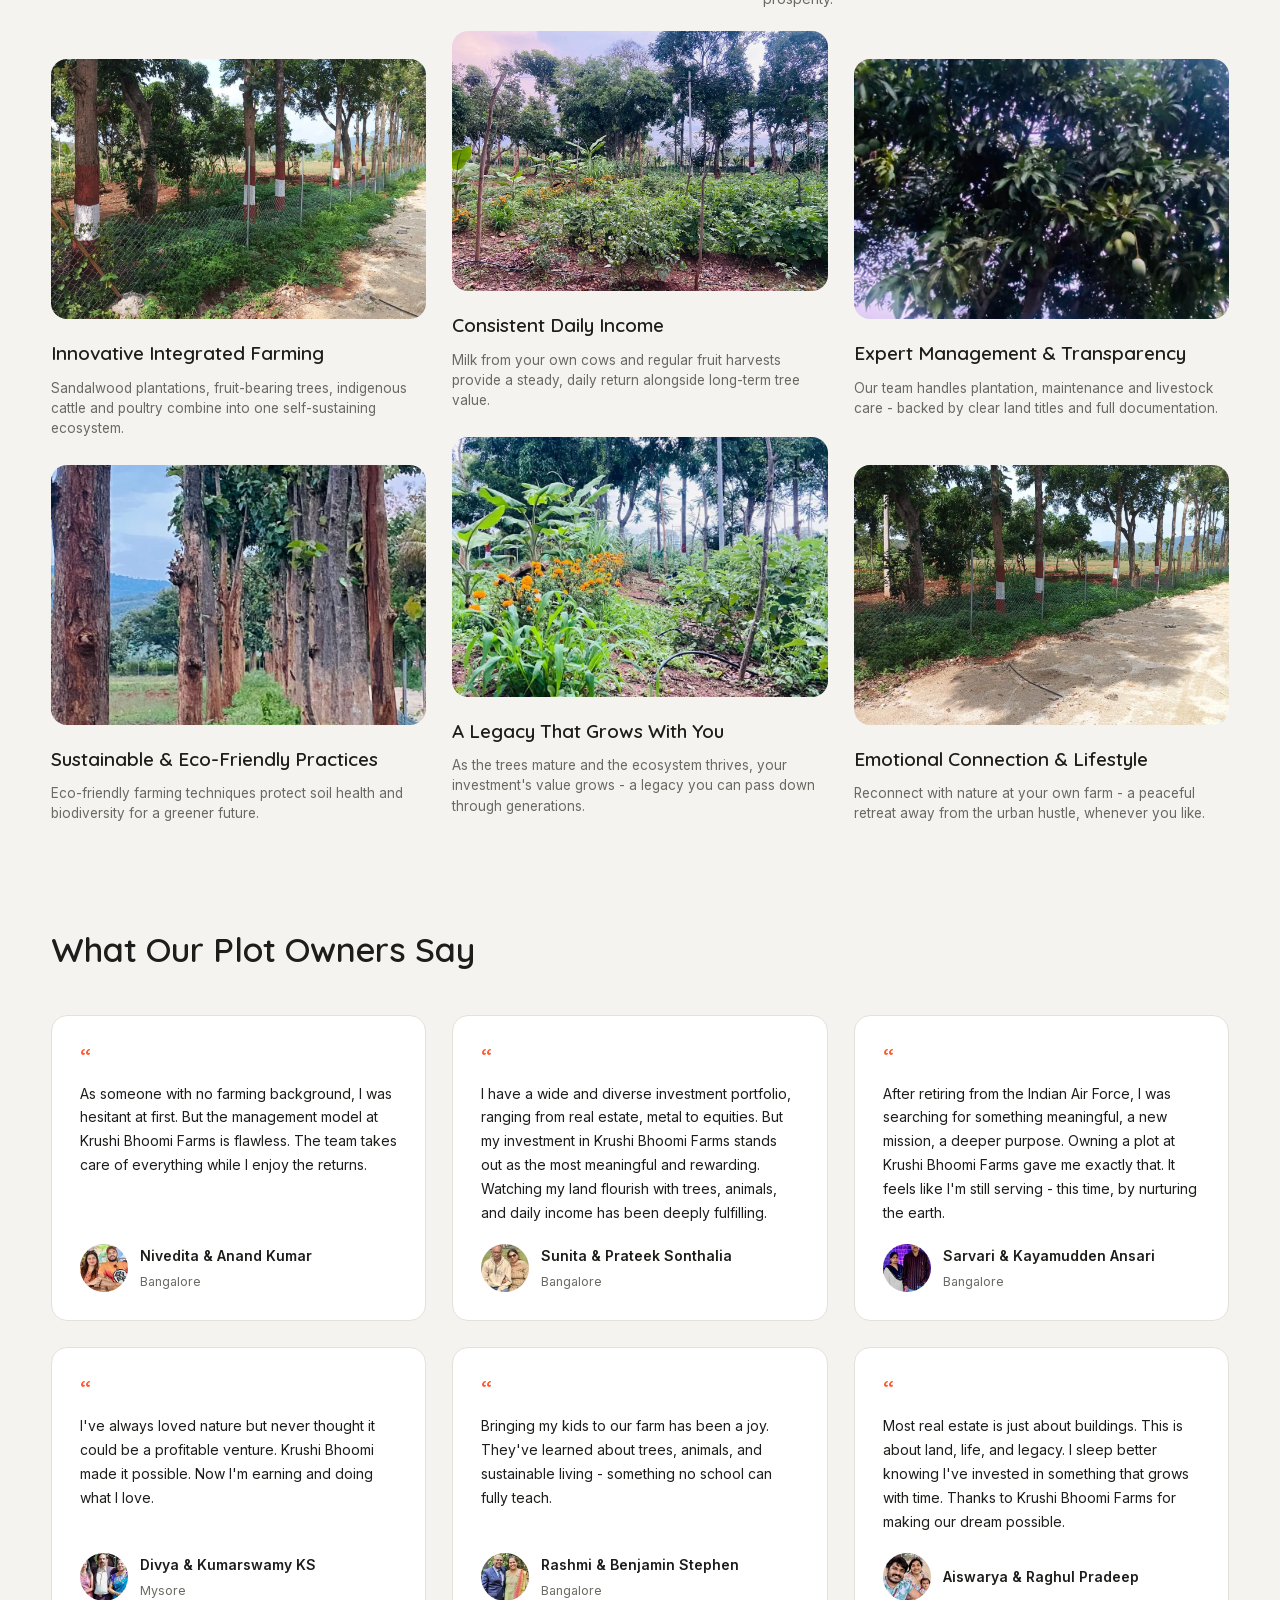
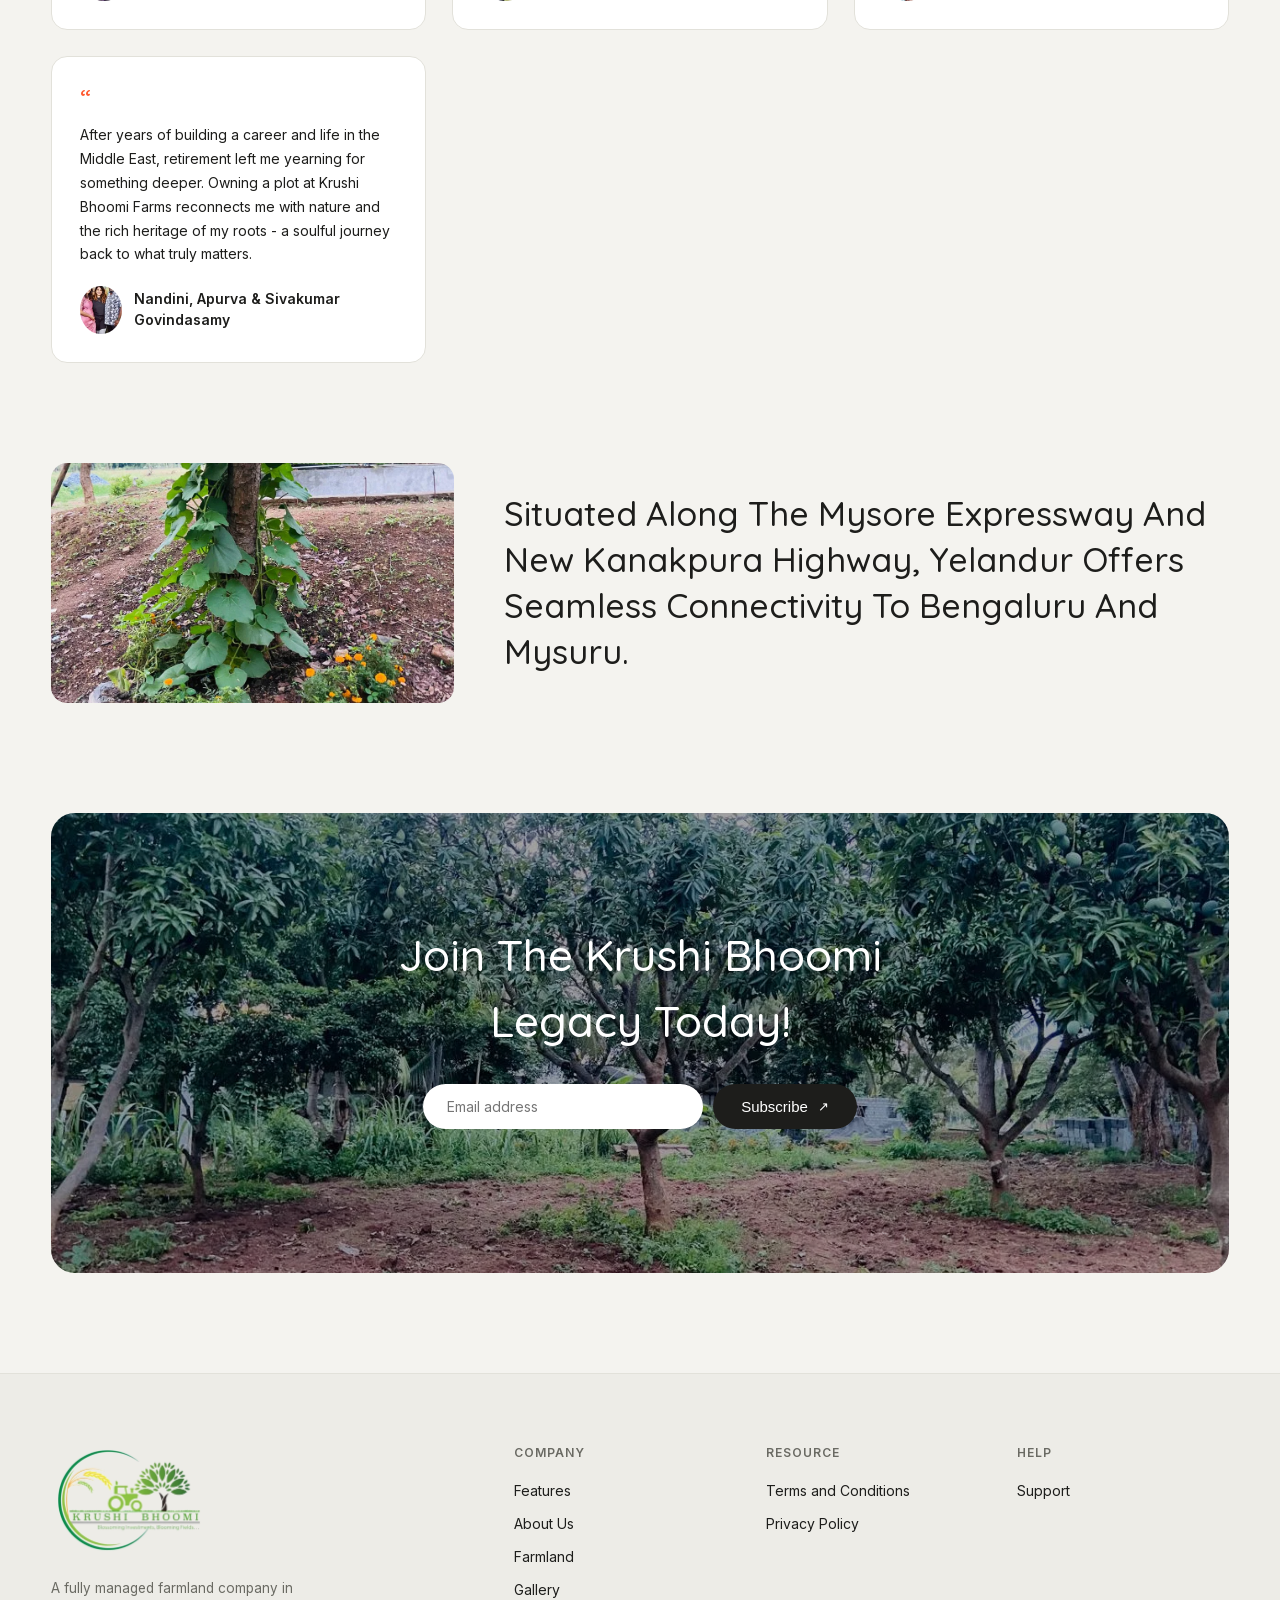
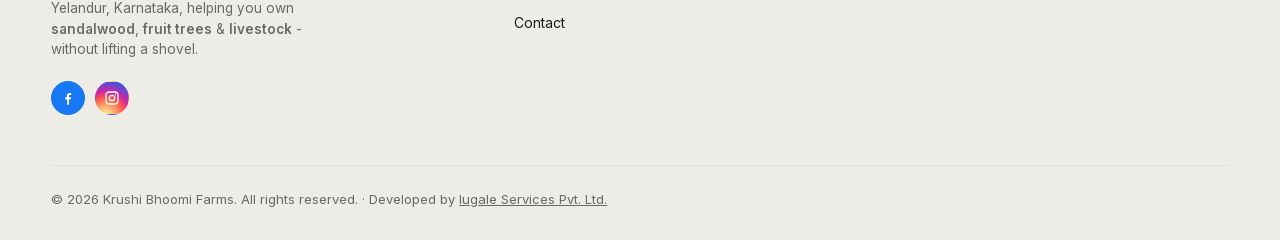
==== commit 62dccae5: "Refresh asset cache version" ====
--- a/index.html
+++ b/index.html
@@ -4,7 +4,7 @@
   <meta charset="UTF-8" />
   <meta name="viewport" content="width=device-width, initial-scale=1.0" />
   <title>Farmland Investment in Yelandur | Krushi Bhoomi Farms</title>
-  <link rel="stylesheet" href="style.css?v=20260716-2" />
+  <link rel="stylesheet" href="style.css?v=20260716-3" />
   <link rel="icon" href="favicon.ico" sizes="any" />
   <link rel="icon" type="image/png" sizes="32x32" href="assets/images/logo/favicon-32.png" />
   <link rel="icon" type="image/png" sizes="16x16" href="assets/images/logo/favicon-16.png" />
@@ -463,6 +463,6 @@
     </div>
   </footer>
 
-  <script src="script.js?v=20260716-2"></script>
+  <script src="script.js?v=20260716-3"></script>
 </body>
 </html>
